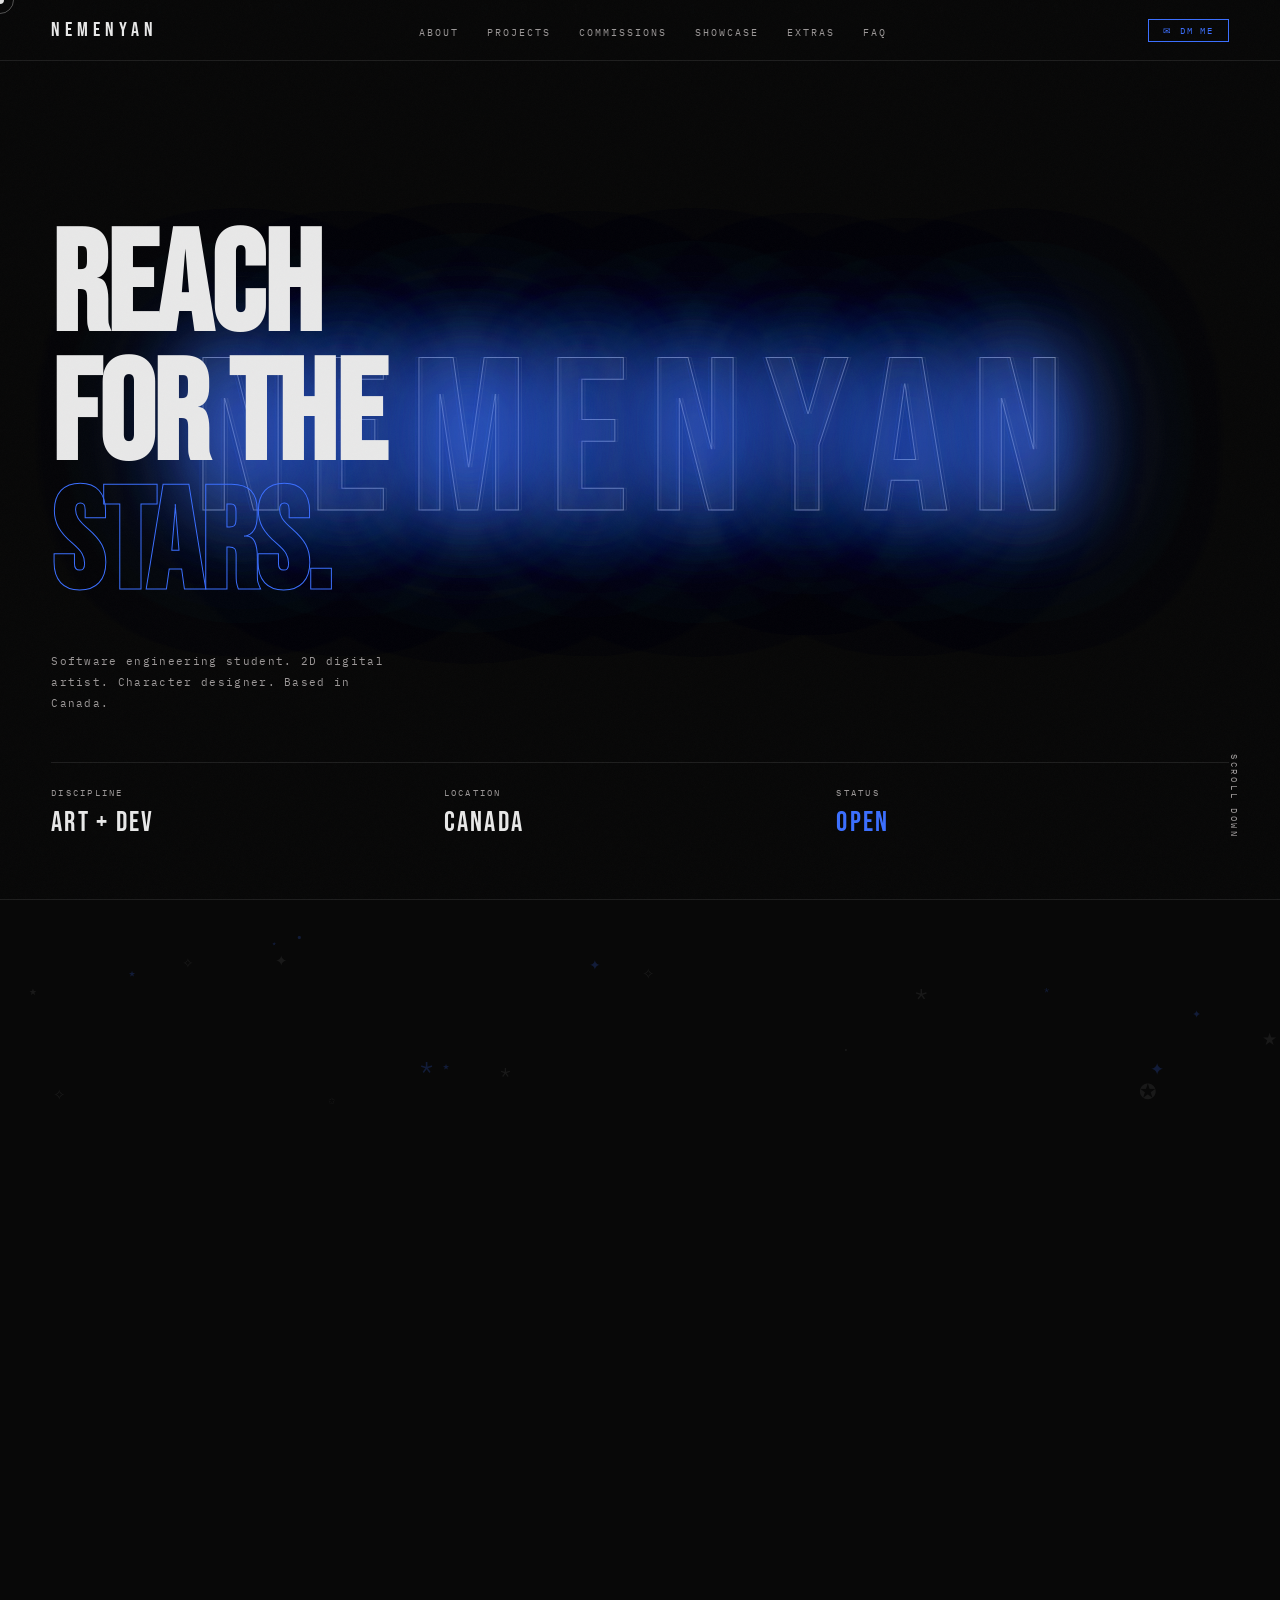
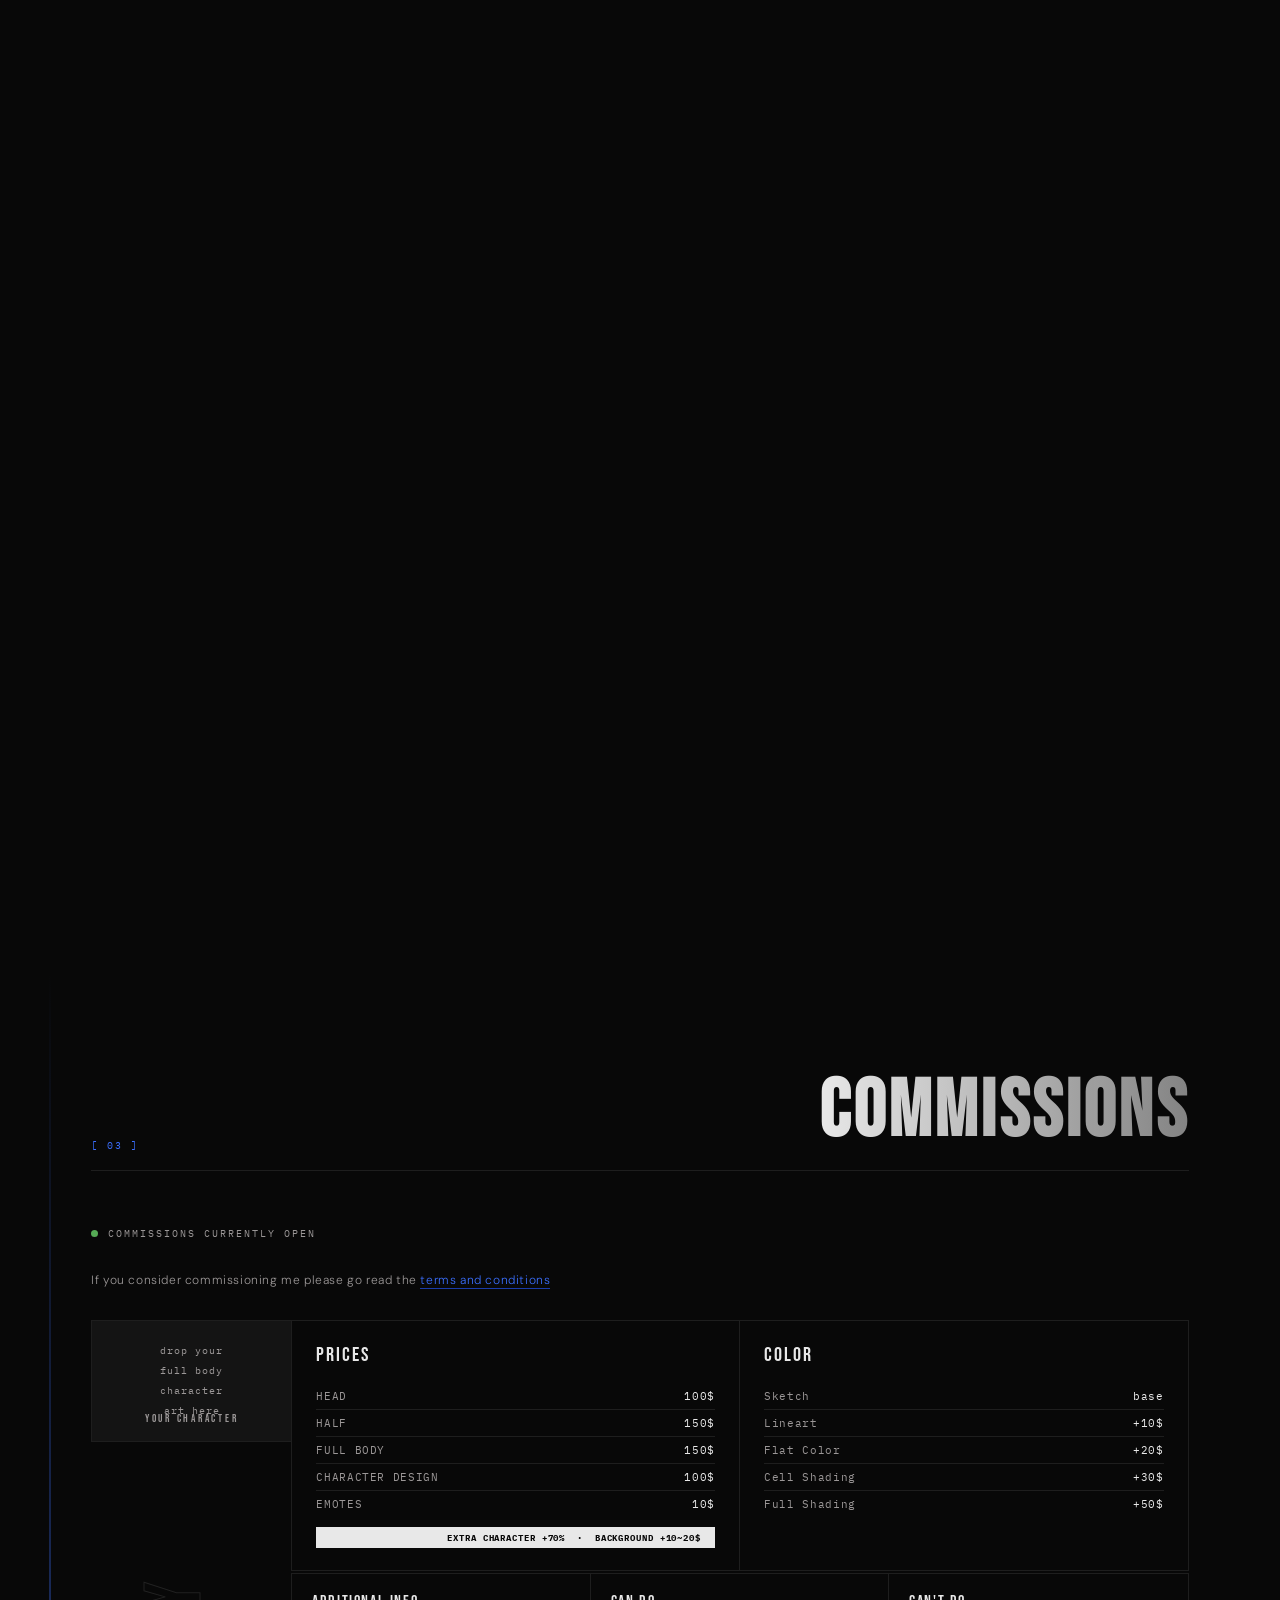
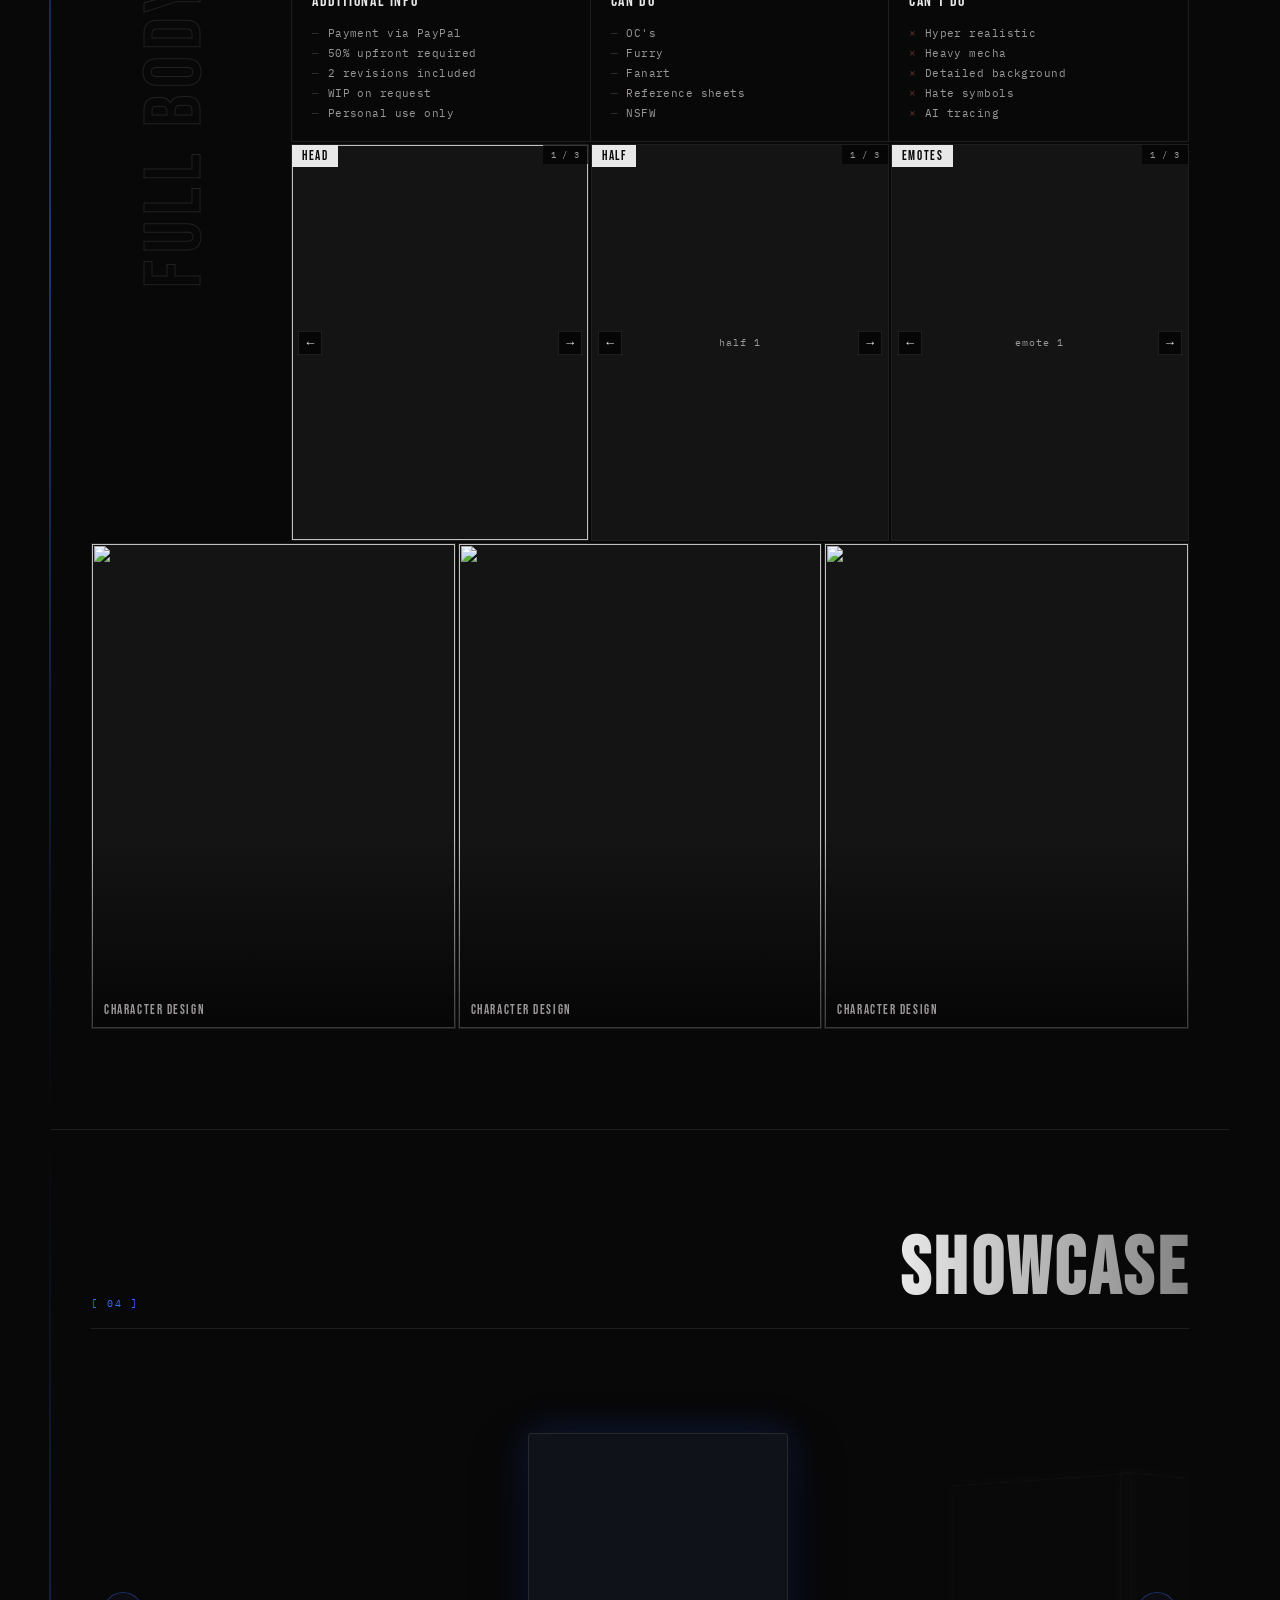
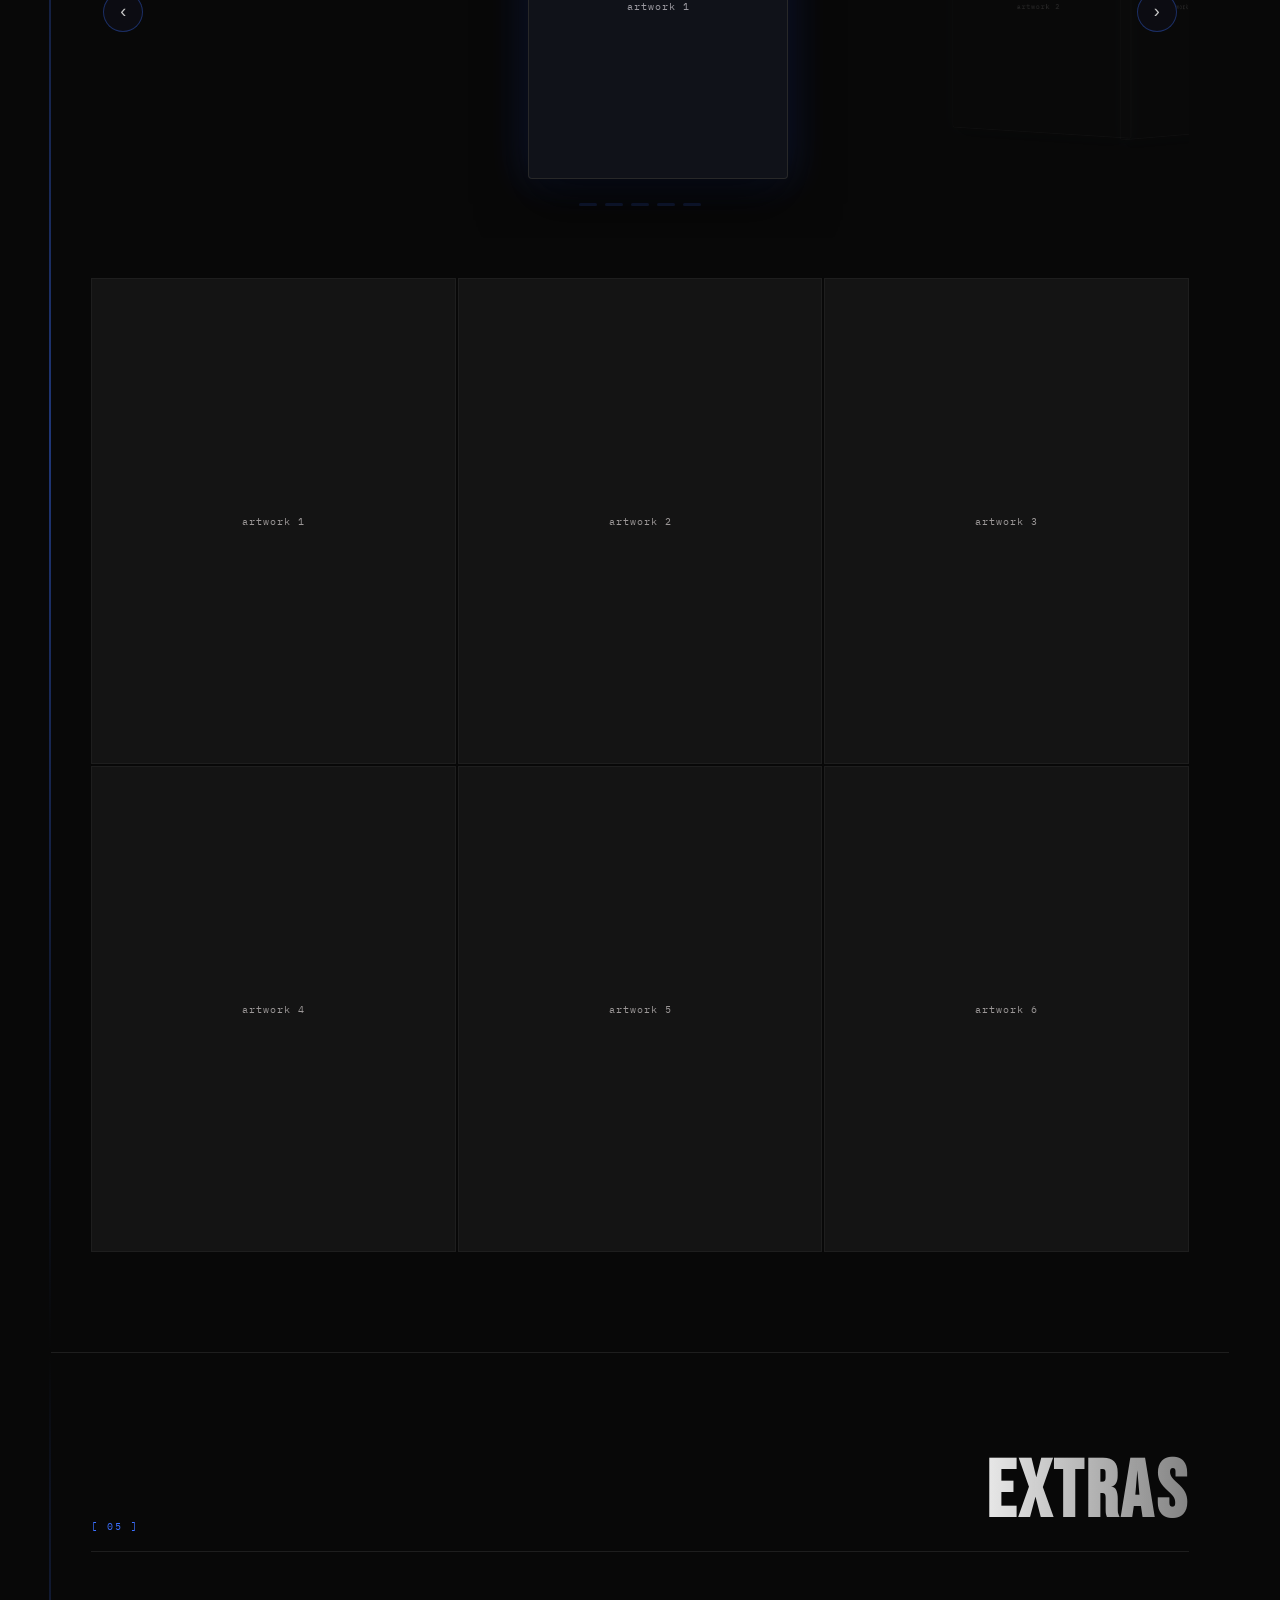
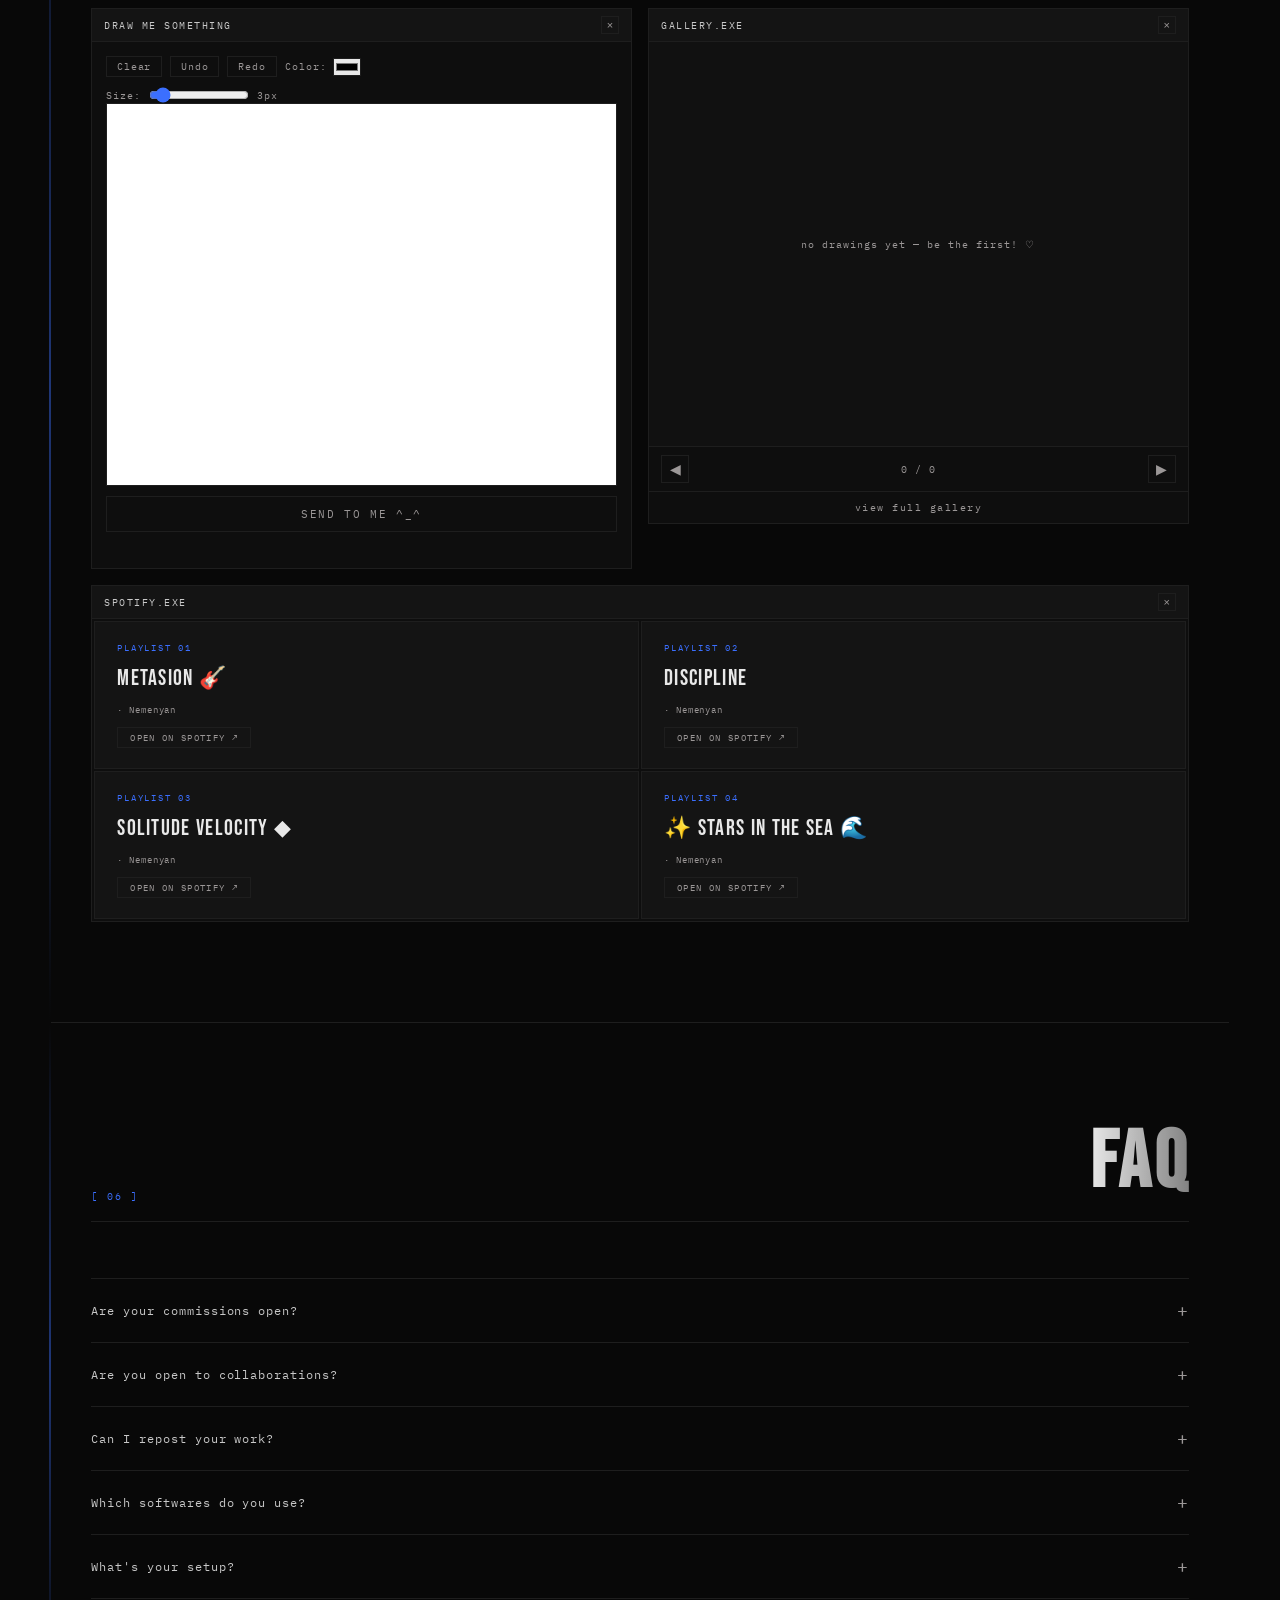
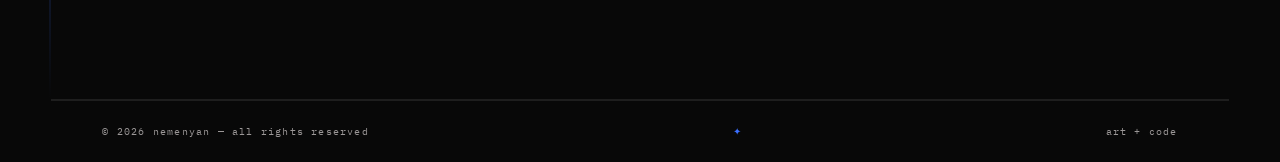
==== index.html @ 1513ccd0 "adding content and buttons fix" ====
<!DOCTYPE html>
<html lang="en">

<link rel="stylesheet" href="ongletsCSS/commissions.css">  
<link rel="stylesheet" href="ongletsCSS/devicesProportions.css">
<link rel="stylesheet" href="ongletsCSS/extras.css">
<link rel="stylesheet" href="ongletsCSS/faq.css">
<link rel="stylesheet" href="ongletsCSS/main.css">
<link rel="stylesheet" href="ongletsCSS/projects.css">
<link rel="stylesheet" href="ongletsCSS/showcase.css">

<script src="ongletsJS\main.js" defer></script>
<script src="ongletsJS\faq.js" defer></script>
<head>
<meta charset="UTF-8">
<meta name="viewport" content="width=device-width, initial-scale=1.0">
<title>nemenyan</title>

</head>
<body>

<!-- ═══ BOOT ═══ -->
<div id="boot">
  <div class="boot-shuriken">
    <svg viewBox="0 0 120 120" fill="none" xmlns="http://www.w3.org/2000/svg">
      <!-- outer glow ring -->
      <circle cx="60" cy="60" r="56" stroke="rgba(59,111,255,0.06)" stroke-width="1"/>
      <circle cx="60" cy="60" r="48" stroke="rgba(255,255,255,0.03)" stroke-width="0.5"/>
      <!-- 5-pointed star — large -->
      <polygon
        points="60,6 72,42 110,42 82,65 93,101 60,80 27,101 38,65 10,42 48,42"
        fill="#1c1c28" stroke="rgba(255,255,255,0.22)" stroke-width="0.8"
      />
      <!-- inner star fill -->
      <polygon
        points="60,22 68,47 94,47 74,62 81,87 60,72 39,87 46,62 26,47 52,47"
        fill="#161622" stroke="rgba(255,255,255,0.06)" stroke-width="0.5"
      />
      <!-- tip accent lines (rays) -->
      <line x1="60" y1="6"   x2="60" y2="0"   stroke="rgba(255,255,255,0.18)" stroke-width="1.5" stroke-linecap="round"/>
      <line x1="110" y1="42" x2="116" y2="40" stroke="rgba(255,255,255,0.12)" stroke-width="1.2" stroke-linecap="round"/>
      <line x1="93"  y1="101"x2="97"  y2="107"stroke="rgba(255,255,255,0.12)" stroke-width="1.2" stroke-linecap="round"/>
      <line x1="27"  y1="101"x2="23"  y2="107"stroke="rgba(255,255,255,0.12)" stroke-width="1.2" stroke-linecap="round"/>
      <line x1="10"  y1="42" x2="4"   y2="40" stroke="rgba(255,255,255,0.12)" stroke-width="1.2" stroke-linecap="round"/>
      <!-- center -->
      <circle cx="60" cy="60" r="7" fill="#1a1a28"/>
      <circle cx="60" cy="60" r="3" fill="#26263a"/>
      <circle cx="60" cy="60" r="1" fill="rgba(59,111,255,0.5)"/>
      <!-- subtle blue glow on top tip -->
      <circle cx="60" cy="6" r="3" fill="rgba(59,111,255,0.15)"/>
    </svg>
  </div>
  <div class="boot-pct" id="bootPct">0%</div>
  <div class="boot-bar-wrap"><div class="boot-bar"></div></div>
  <div class="boot-label" id="bootLabel">INITIALIZING SYSTEM...</div>
</div>

<!-- CURSOR -->
<div id="cur"></div>
<div id="curR"></div>

<!-- DM MODAL -->
<div class="dm-modal" id="dmModal">
  <div class="dm-inner">
    <div class="dm-bar">
      <span class="dm-title">SEND A MESSAGE</span>
      <button class="win-close" id="closeDm">×</button>
    </div>
    <div class="dm-body">
      <p>Feel free to reach out for commissions, collabs, or just to say hi ♡</p>
      <div class="dm-platforms">
        <div class="dm-row">
          <span class="dm-row-label">Instagram</span>
          <span class="dm-row-handle">@nemenyan</span>
          <a href="https://instagram.com/nemenyan" target="_blank" class="dm-row-btn">Open ↗</a>
        </div>
        <div class="dm-row">
          <span class="dm-row-label">GitHub</span>
          <span class="dm-row-handle">@nemenyan</span>
          <a href="https://github.com/nemenyan" target="_blank" class="dm-row-btn">Open ↗</a>
        </div>
        <div class="dm-row">
          <span class="dm-row-label">LinkedIn</span>
          <span class="dm-row-handle">nemenyan</span>
          <a href="https://www.linkedin.com/in/sarah-kim-san-hamiaux-162b77322/" target="_blank" class="dm-row-btn">Open ↗</a>
        </div>
      </div>
    </div>
  </div>
</div>

<!-- GALLERY MODAL -->
<div class="gal-modal" id="galModal">
  <div class="gal-modal-inner">
    <div class="gal-modal-bar">
      <span class="gal-modal-title">GALLERY.EXE — all drawings</span>
      <button class="win-close" id="closeGalModal">×</button>
    </div>
    <div class="gal-modal-grid" id="galModalGrid">
      <div class="gal-modal-empty">no drawings yet ♡</div>
    </div>
  </div>
</div>

<!-- TNC OVERLAY -->
<div class="tnc-overlay" id="tncOverlay"></div>

<!-- TNC RETRO ERROR WINDOW -->
<div class="tnc-window" id="tncWindow">
  <div class="tnc-titlebar" id="tncTitlebar">
    <div class="tnc-titlebar-left">
      <div class="tnc-titlebar-icon">⚠</div>
      <span class="tnc-titlebar-text">TERMS.EXE — READ BEFORE PROCEEDING</span>
    </div>
    <button class="tnc-titlebar-btn" id="tncClose">✕</button>
  </div>
  <div class="tnc-win-body">
    <div class="tnc-err-row">
      <div class="tnc-err-icon">!</div>
      <div class="tnc-err-msg">
        <strong>NOTICE — COMMISSION AGREEMENT</strong>
        By commissioning me you agree to the following terms. Failure to comply may result in cancellation without refund.
      </div>
    </div>
    <div class="tnc-content">
      <div class="tnc-section">
        <div class="tnc-section-head">Payment</div>
        <p>50% upfront required before work begins. Final payment due before delivery. PayPal only. No refunds after sketch approval.</p>
      </div>
      <div class="tnc-section">
        <div class="tnc-section-head">Usage Rights</div>
        <p>Commissioned work is for personal use only. Commercial use requires a separate agreement and pricing. You may repost with proper credit.</p>
      </div>
      <div class="tnc-section">
        <div class="tnc-section-head">Revisions</div>
        <p>2 minor revisions included at no cost. Major changes or full redesigns after sketch approval will incur additional fees.</p>
      </div>
      <div class="tnc-section">
        <div class="tnc-section-head">Timeframe</div>
        <p>Delivery time varies between 1–4 weeks. I'll keep you updated. Rush orders available at +50% of the base price.</p>
      </div>
      <div class="tnc-section">
        <div class="tnc-section-head">Artist Rights</div>
        <p>I retain the right to post finished commissions in my portfolio unless you request otherwise. A confidentiality fee applies for private work.</p>
      </div>
      <div class="tnc-section">
        <div class="tnc-section-head">Cancellations</div>
        <p>If you cancel after the sketch is complete, the upfront fee is non-refundable. I reserve the right to refuse any commission without explanation.</p>
      </div>
    </div>
    <div class="tnc-progress-wrap"><div class="tnc-progress-bar" id="tncBar"></div></div>
    <div class="tnc-btn-row">
      <button class="tnc-btn" id="tncOk">OK</button>
      <button class="tnc-btn" id="tncCancel">CANCEL</button>
    </div>
  </div>
</div>

<!-- NAV -->
<nav>
  <div class="nav-logo">nemenyan</div>
  <ul class="nav-links">
    <li><a href="#about">About</a></li>
    <li><a href="#projects">Projects</a></li>
    <li><a href="#commissions">Commissions</a></li>
    <li><a href="#showcase">Showcase</a></li>
    <li><a href="#extras">Extras</a></li>
    <li><a href="#faq">FAQ</a></li>
  </ul>
  <a href="#" class="nav-dm" id="openDmNav">✉ DM me</a>
</nav>

<!-- HERO -->
<section id="hero">
  <canvas id="matrix"></canvas>
  <div class="hero-bg-text" data-text="NEMENYAN">NEMENYAN</div>
  <div class="hero-scroll">Scroll Down</div>
  <h1 class="hero-tagline">REACH<br>FOR THE<br><em>STARS.</em></h1>
  <p class="hero-sub">Software engineering student. 2D digital artist. Character designer. Based in Canada.</p>
  <div class="hero-meta">

    <div class="hero-meta-block">
      <div class="hero-meta-label">Discipline</div>
      <div class="hero-meta-val">Art + Dev</div>
    </div>

    <div class="hero-meta-block">
      <div class="hero-meta-label">Location</div>
      <div class="hero-meta-val">Canada</div>
    </div>

    <div class="hero-meta-block">
      <div class="hero-meta-label">Status</div>
      <div class="hero-meta-val" style="color:var(--blue)">Open</div>
    </div>

  </div>
</section>

<!-- ABOUT -->
<div class="section-wrap" id="about">
  <div class="s-head"><span class="s-num">[ 01 ]</span><h2 class="s-title">ABOUT</h2></div>
  <div class="about-grid">
    <div>
      <div class="avatar-box">
        <img src="https://i.postimg.cc/CLhXxQhr/Screenshot-(5).png">
        <!--<div class="avatar-placeholder">your<br>character<br>art here</div>-->
      </div>
      
    </div>
    <div>
      <div class="about-name">Hi, I'm nemenyan!</div>
      <p class="about-body">A software engineering student with a passion for creating aesthetically pleasing websites, games, and illustrations. Anything really that lets me use creativity.</p>
      <p class="about-body">Alongside my studies, I enjoy creating 2D digital art as a creative outlet. On this site, you can find information about my commissions, personal projects, original characters, and frequently asked questions.</p>
      <p class="about-body">Feel free to reach out if you'd like to get in touch or collaborate.</p>
      <div class="about-loc">
        <svg width="12" height="12" viewBox="0 0 24 24" fill="none" stroke="currentColor" stroke-width="1.5"><path d="M12 2C8.13 2 5 5.13 5 9c0 5.25 7 13 7 13s7-7.75 7-13c0-3.87-3.13-7-7-7z"/><circle cx="12" cy="9" r="2"/></svg>
        Based in Canada
      </div>
      <div class="about-socials-row">
        <a href="https://github.com/nemenyan" target="_blank" class="soc-btn soc-blue" title="GitHub">
          <svg width="15" height="15" viewBox="0 0 24 24" fill="currentColor"><path d="M12 0C5.37 0 0 5.37 0 12c0 5.31 3.44 9.8 8.21 11.39.6.11.82-.26.82-.58v-2.03c-3.34.72-4.04-1.61-4.04-1.61-.55-1.39-1.34-1.76-1.34-1.76-1.09-.74.08-.73.08-.73 1.21.09 1.84 1.24 1.84 1.24 1.07 1.84 2.81 1.31 3.49 1 .11-.78.42-1.31.76-1.61-2.67-.3-5.47-1.33-5.47-5.93 0-1.31.47-2.38 1.24-3.22-.13-.3-.54-1.52.12-3.18 0 0 1.01-.32 3.3 1.23a11.5 11.5 0 013-.4c1.02.01 2.04.14 3 .4 2.28-1.55 3.29-1.23 3.29-1.23.66 1.66.25 2.88.12 3.18.77.84 1.24 1.91 1.24 3.22 0 4.61-2.81 5.63-5.48 5.92.43.37.81 1.1.81 2.22v3.29c0 .32.22.69.83.58C20.57 21.8 24 17.31 24 12 24 5.37 18.63 0 12 0z"/></svg>
        </a>
        <a href="https://instagram.com/nemenyan" target="_blank" class="soc-btn soc-blue" title="Instagram">
          <svg width="15" height="15" viewBox="0 0 24 24" fill="none" stroke="currentColor" stroke-width="1.8"><rect x="2" y="2" width="20" height="20" rx="5"/><circle cx="12" cy="12" r="4"/><circle cx="17.5" cy="6.5" r="1" fill="currentColor" stroke="none"/></svg>
        </a>
        <a href="https://www.linkedin.com/in/sarah-kim-san-hamiaux-162b77322/" target="_blank" class="soc-btn soc-blue" title="LinkedIn">
          <svg width="15" height="15" viewBox="0 0 24 24" fill="currentColor"><path d="M20.45 20.45h-3.55v-5.57c0-1.33-.03-3.04-1.85-3.04-1.85 0-2.13 1.45-2.13 2.94v5.67H9.37V9h3.41v1.56h.05c.47-.9 1.63-1.85 3.36-1.85 3.59 0 4.26 2.37 4.26 5.44v6.3zM5.34 7.43a2.06 2.06 0 110-4.12 2.06 2.06 0 010 4.12zm1.78 13.02H3.56V9h3.56v11.45zM22.22 0H1.77C.79 0 0 .77 0 1.72v20.56C0 23.23.79 24 1.77 24h20.45c.98 0 1.78-.77 1.78-1.72V1.72C24 .77 23.2 0 22.22 0z"/></svg>
        </a>
        <a href="https://youtube.com/@nemenyan" target="_blank" class="soc-btn soc-blue" title="YouTube">
          <svg width="15" height="15" viewBox="0 0 24 24" fill="currentColor"><path d="M23.5 6.2a3.01 3.01 0 00-2.12-2.13C19.54 3.6 12 3.6 12 3.6s-7.54 0-9.38.47A3.01 3.01 0 00.5 6.2 31.6 31.6 0 000 12a31.6 31.6 0 00.5 5.8 3.01 3.01 0 002.12 2.13C4.46 20.4 12 20.4 12 20.4s7.54 0 9.38-.47a3.01 3.01 0 002.12-2.13A31.6 31.6 0 0024 12a31.6 31.6 0 00-.5-5.8zM9.75 15.52V8.48L15.5 12l-5.75 3.52z"/></svg>
        </a>
      </div>
    </div>
  </div>
</div>

<!-- PROJECTS -->
<div class="section-wrap" id="projects">
  <div class="s-head"><span class="s-num">[ 02 ]</span><h2 class="s-title">PROJECTS</h2></div>
  <div class="projects-inner">
    <!-- hourglass gradient background -->
    <div class="proj-hourglass-grad"></div>

    <div class="skills-row">
      <div class="skill-col">
        <h4>Known Languages</h4>
        <div class="tags">
          <span class="btn-shine"><button class="btn-content">JavaScript</button></span>
          <span class="btn-shine"><button class="btn-content">Python</button></span>
          <span class="btn-shine"><button class="btn-content">Assembly</button></span>
          <span class="btn-shine"><button class="btn-content">C++</button></span>
          <span class="btn-shine"><button class="btn-content">C</button></span>
          <span class="btn-shine"><button class="btn-content">Html</button></span>
          <span class="btn-shine"><button class="btn-content">CSS</button></span>
          <span class="btn-shine"><button class="btn-content">Java</button></span>
        </div>
      </div>

      <div class="skill-col">
        <h4>Known Softwares</h4>
        <div class="tags">
          <span class="btn-shine"><button class="btn-content">Figma</button></span>
            <span class="btn-shine"><button class="btn-content">Ren'Py</button></span>
            <span class="btn-shine"><button class="btn-content">Medibang Pro</button></span>
            <span class="btn-shine"><button class="btn-content">AutoCAD</button></span>
            <span class="btn-shine"><button class="btn-content">VMware</button></span>
            <span class="btn-shine"><button class="btn-content">Vivado</button></span>
            <span class="btn-shine"><button class="btn-content">Eclipse</button></span>
            <span class="btn-shine"><button class="btn-content">FL Studio</button></span>
        </div>
      </div>
    </div>

    <div class="proj-list">
      <div class="proj-card">
        <div class="proj-bar"><span class="proj-num">001</span><div class="proj-title">Aquapoly — Aquadash</div><span class="proj-arrow">›</span></div>
        <div class="proj-drawer">
          <span class="proj-status">Ongoing</span>
          <div class="proj-meta"><span class="proj-meta-tag">Game Dev</span><span class="proj-meta-tag">Python</span><span class="proj-meta-tag">Original Assets</span></div>
          <p class="proj-desc">An ongoing indie game project combining board game mechanics with fast-paced arcade gameplay. Built with custom assets and original character design. Add more details here.</p>
          <div class="proj-links"><a href="#" class="proj-github-link"><svg width="12" height="12" viewBox="0 0 24 24" fill="currentColor"><path d="M12 0C5.37 0 0 5.37 0 12c0 5.31 3.44 9.8 8.21 11.39.6.11.82-.26.82-.58v-2.03c-3.34.72-4.04-1.61-4.04-1.61-.55-1.39-1.34-1.76-1.34-1.76-1.09-.74.08-.73.08-.73 1.21.09 1.84 1.24 1.84 1.24 1.07 1.84 2.81 1.31 3.49 1 .11-.78.42-1.31.76-1.61-2.67-.3-5.47-1.33-5.47-5.93 0-1.31.47-2.38 1.24-3.22-.13-.3-.54-1.52.12-3.18 0 0 1.01-.32 3.3 1.23a11.5 11.5 0 013-.4c1.02.01 2.04.14 3 .4 2.28-1.55 3.29-1.23 3.29-1.23.66 1.66.25 2.88.12 3.18.77.84 1.24 1.91 1.24 3.22 0 4.61-2.81 5.63-5.48 5.92.43.37.81 1.1.81 2.22v3.29c0 .32.22.69.83.58C20.57 21.8 24 17.31 24 12 24 5.37 18.63 0 12 0z"/></svg>View on GitHub →</a></div>
        </div>
      </div>
      <div class="proj-card">
        <div class="proj-bar"><span class="proj-num">002</span><div class="proj-title">Visual Novel — Project Aiko</div><span class="proj-arrow">›</span></div>
        <div class="proj-drawer">
          <span class="proj-status">Ongoing</span>
          <div class="proj-meta"><span class="proj-meta-tag">Ren'Py</span><span class="proj-meta-tag">Narrative Design</span><span class="proj-meta-tag">2D Art</span></div>
          <p class="proj-desc">Players interact with Aiko, a quiet and isolated girl, guiding her through a fragile balance between light growth, recovery and darkness. A psychological single-choice visual novel with branching paths and multiple endings.</p>
          <div class="proj-links"><a href="#" class="proj-github-link"><svg width="12" height="12" viewBox="0 0 24 24" fill="currentColor"><path d="M12 0C5.37 0 0 5.37 0 12c0 5.31 3.44 9.8 8.21 11.39.6.11.82-.26.82-.58v-2.03c-3.34.72-4.04-1.61-4.04-1.61-.55-1.39-1.34-1.76-1.34-1.76-1.09-.74.08-.73.08-.73 1.21.09 1.84 1.24 1.84 1.24 1.07 1.84 2.81 1.31 3.49 1 .11-.78.42-1.31.76-1.61-2.67-.3-5.47-1.33-5.47-5.93 0-1.31.47-2.38 1.24-3.22-.13-.3-.54-1.52.12-3.18 0 0 1.01-.32 3.3 1.23a11.5 11.5 0 013-.4c1.02.01 2.04.14 3 .4 2.28-1.55 3.29-1.23 3.29-1.23.66 1.66.25 2.88.12 3.18.77.84 1.24 1.91 1.24 3.22 0 4.61-2.81 5.63-5.48 5.92.43.37.81 1.1.81 2.22v3.29c0 .32.22.69.83.58C20.57 21.8 24 17.31 24 12 24 5.37 18.63 0 12 0z"/></svg>View on GitHub →</a></div>
        </div>
      </div>
      <div class="proj-card">
        <div class="proj-bar"><span class="proj-num">003</span><div class="proj-title">Hell Girl Fan Made Website</div><span class="proj-arrow">›</span></div>
        <div class="proj-drawer">
          <span class="proj-status">Complete</span>
          <div class="proj-meta"><span class="proj-meta-tag">HTML/CSS/JS</span><span class="proj-meta-tag">Fan Project</span><span class="proj-meta-tag">UI Design</span></div>
          <p class="proj-desc">A web-based interactive project inspired by Hell Girl (Jigoku Shoujo). A dark, immersive world through multiple interactive interfaces, all styled like a phone app.</p>
          <div class="proj-links"><a href="#" class="proj-github-link"><svg width="12" height="12" viewBox="0 0 24 24" fill="currentColor"><path d="M12 0C5.37 0 0 5.37 0 12c0 5.31 3.44 9.8 8.21 11.39.6.11.82-.26.82-.58v-2.03c-3.34.72-4.04-1.61-4.04-1.61-.55-1.39-1.34-1.76-1.34-1.76-1.09-.74.08-.73.08-.73 1.21.09 1.84 1.24 1.84 1.24 1.07 1.84 2.81 1.31 3.49 1 .11-.78.42-1.31.76-1.61-2.67-.3-5.47-1.33-5.47-5.93 0-1.31.47-2.38 1.24-3.22-.13-.3-.54-1.52.12-3.18 0 0 1.01-.32 3.3 1.23a11.5 11.5 0 013-.4c1.02.01 2.04.14 3 .4 2.28-1.55 3.29-1.23 3.29-1.23.66 1.66.25 2.88.12 3.18.77.84 1.24 1.91 1.24 3.22 0 4.61-2.81 5.63-5.48 5.92.43.37.81 1.1.81 2.22v3.29c0 .32.22.69.83.58C20.57 21.8 24 17.31 24 12 24 5.37 18.63 0 12 0z"/></svg>View on GitHub →</a></div>
        </div>
      </div>
    </div>
  </div>
</div>

<!-- COMMISSIONS -->
<div class="section-wrap" id="commissions">
  <div class="s-head"><span class="s-num">[ 03 ]</span><h2 class="s-title">COMMISSIONS</h2></div>
  <div class="status-row"><div class="sdot"></div>Commissions currently open</div>
  <p class="comm-notice">If you consider commissioning me please go read the <a href="#" class="tnc-link" id="tncLink">terms and conditions</a></p>
  <div class="comm-wrap">
    <div class="comm-fullbody-text">FULL BODY</div>
    <div class="comm-layout">
      <div class="comm-char">
        <div class="comm-char-placeholder">drop your<br>full body<br>character<br>art here</div>
        <div class="comm-char-label">YOUR CHARACTER</div>
      </div>
      <div class="comm-content">
        <div class="comm-table">
          <div class="comm-table-col">
            <div class="comm-col-head">PRICES</div>
            <div class="price-row"><span>HEAD</span><span class="amt">100$</span></div>
            <div class="price-row"><span>HALF</span><span class="amt">150$</span></div>
            <div class="price-row"><span>FULL BODY</span><span class="amt">150$</span></div>
            <div class="price-row"><span>CHARACTER DESIGN</span><span class="amt">100$</span></div>
            <div class="price-row"><span>EMOTES</span><span class="amt">10$</span></div>
            <span class="extra-tag">EXTRA CHARACTER +70% &nbsp;·&nbsp; BACKGROUND +10~20$</span>
          </div>
          <div class="comm-table-col">
            <div class="comm-col-head">COLOR</div>
            <div class="price-row"><span>Sketch</span><span class="amt">base</span></div>
            <div class="price-row"><span>Lineart</span><span class="amt">+10$</span></div>
            <div class="price-row"><span>Flat Color</span><span class="amt">+20$</span></div>
            <div class="price-row"><span>Cell Shading</span><span class="amt">+30$</span></div>
            <div class="price-row"><span>Full Shading</span><span class="amt">+50$</span></div>
          </div>
        </div>
        <div class="comm-info-row">
          <div class="comm-info-col">
            <div class="comm-info-head">ADDITIONAL INFO</div>
            <ul class="comm-info-list"><li>Payment via PayPal</li><li>50% upfront required</li><li>2 revisions included</li><li>WIP on request</li><li>Personal use only</li></ul>
          </div>
          <div class="comm-info-col">
            <div class="comm-info-head">CAN DO</div>
            <ul class="comm-info-list"><li>OC's</li><li>Furry</li><li>Fanart</li><li>Reference sheets</li><li>NSFW</li></ul>
          </div>
          <div class="comm-info-col cant-col">
            <div class="comm-info-head">CAN'T DO</div>
            <ul class="comm-info-list"><li>Hyper realistic</li><li>Heavy mecha</li><li>Detailed background</li><li>Hate symbols</li><li>AI tracing</li></ul>
          </div>
        </div>
        <div class="comm-strips">
          <!-- HEAD strip — add your 3 images below -->
          <div class="strip" data-strip="head">
            <div class="strip-label">HEAD</div>
            <div class="strip-counter">1 / 3</div>
            <div class="strip-slides">
              <div class="strip-slide">
                <img src="https://pbs.twimg.com/media/G436Ma3WkAACVs6?format=jpg&name=large" alt="">
              </div>
              <div class="strip-slide">
                <img src="https://i.postimg.cc/GpXFDr8q/image.png" alt="">
              </div>
              <div class="strip-slide">
                <img src="https://i.postimg.cc/SRCYgpR0/image.png" alt="">
              </div>
            </div>
            <div class="strip-nav">
              <button class="strip-btn strip-prev">&#8592;</button>
              <button class="strip-btn strip-next">&#8594;</button>
            </div>
          </div>
          <!-- HALF strip — add your 3 images below -->
          <div class="strip" data-strip="half">
            <div class="strip-label">HALF</div>
            <div class="strip-counter">1 / 3</div>
            <div class="strip-slides">
              <div class="strip-slide">
                <!-- Replace src with your 1st half example -->
                <div class="strip-empty">half 1</div>
              </div>
              <div class="strip-slide">
                <div class="strip-empty">half 2</div>
              </div>
              <div class="strip-slide">
                <div class="strip-empty">half 3</div>
              </div>
            </div>
            <div class="strip-nav">
              <button class="strip-btn strip-prev">&#8592;</button>
              <button class="strip-btn strip-next">&#8594;</button>
            </div>
          </div>
          <!-- EMOTES strip — add your 3 images below -->
          <div class="strip" data-strip="emotes">
            <div class="strip-label">EMOTES</div>
            <div class="strip-counter">1 / 3</div>
            <div class="strip-slides">
              <div class="strip-slide">
                <!-- Replace src with your 1st emotes example -->
                <div class="strip-empty">emote 1</div>
              </div>
              <div class="strip-slide">
                <div class="strip-empty">emote 2</div>
              </div>
              <div class="strip-slide">
                <div class="strip-empty">emote 3</div>
              </div>
            </div>
            <div class="strip-nav">
              <button class="strip-btn strip-prev">&#8592;</button>
              <button class="strip-btn strip-next">&#8594;</button>
            </div>
          </div>
        </div>
      </div>
    </div>
  </div>
 
  <!-- CHARACTER DESIGN slots — full width below the comm-layout -->
  <div class="char-design-slots">
    <div class="char-slot">
      <!-- Replace with: <img src="chardesign1.png" style="width:100%;height:100%;object-fit:cover;"> -->
      <img src="https://cdnb.artstation.com/p/assets/images/images/069/342/973/large/nemenyan-bf9fdf58-4e2f-47d8-abb2-49fbcfa4ca18.jpg?1699911524" style="width:100%;height:100%;object-fit:cover;">
      <div class="char-slot-label">CHARACTER DESIGN</div>
    </div>
    <div class="char-slot">
      <img src="https://i.postimg.cc/gcQn61xm/image.png" style="width:100%;height:100%;object-fit:cover;">
      <div class="char-slot-label">CHARACTER DESIGN</div>
    </div>
    <div class="char-slot">
      <img src="https://i.postimg.cc/pdR9L8pj/image.png" style="width:100%;height:100%;object-fit:cover;">
      <div class="char-slot-label">CHARACTER DESIGN</div>
    </div>
  </div><!-- /char-design-slots -->
</div>
 

<!-- SHOWCASE -->
<div class="section-wrap" id="showcase">
  <div class="s-head"><span class="s-num">[ 04 ]</span><h2 class="s-title">SHOWCASE</h2></div>

  <!-- 3D Carousel -->
  <div class="showcase-carousel-wrap">
    <div class="showcase-track" id="scTrack">
      <div class="showcase-card">
        <div class="sc-placeholder">artwork 1</div>
        <!-- Replace with: <img src="art1.jpg" class="sc-img"> -->
        <div class="sc-info"><div class="sc-title">Artwork Title</div><div class="sc-type">ILLUSTRATION</div></div>
      </div>
      <div class="showcase-card">
        <div class="sc-placeholder">artwork 2</div>
        <div class="sc-info"><div class="sc-title">Artwork Title</div><div class="sc-type">CHARACTER DESIGN</div></div>
      </div>
      <div class="showcase-card">
        <div class="sc-placeholder">artwork 3</div>
        <div class="sc-info"><div class="sc-title">Artwork Title</div><div class="sc-type">FAN ART</div></div>
      </div>
      <div class="showcase-card">
        <div class="sc-placeholder">artwork 4</div>
        <div class="sc-info"><div class="sc-title">Artwork Title</div><div class="sc-type">ILLUSTRATION</div></div>
      </div>
      <div class="showcase-card">
        <div class="sc-placeholder">artwork 5</div>
        <div class="sc-info"><div class="sc-title">Artwork Title</div><div class="sc-type">COMMISSION</div></div>
      </div>
    </div>
    <button class="sc-btn sc-prev-btn" id="scPrev">&#8249;</button>
    <button class="sc-btn sc-next-btn" id="scNext">&#8250;</button>
    <div class="sc-indicators" id="scDots"></div>
  </div>

  <!-- 6-slot picture grid below -->
  <div class="gallery-grid" style="margin-top:40px;">
    <div class="gallery-item">
      <div class="gallery-placeholder">artwork 1</div>
      <!-- Replace with: <img src="art.jpg" style="width:100%;height:100%;object-fit:cover;"> -->
      <div class="gallery-overlay">VIEW</div>
    </div>
    <div class="gallery-item">
      <div class="gallery-placeholder">artwork 2</div>
      <div class="gallery-overlay">VIEW</div>
    </div>
    <div class="gallery-item">
      <div class="gallery-placeholder">artwork 3</div>
      <div class="gallery-overlay">VIEW</div>
    </div>
    <div class="gallery-item">
      <div class="gallery-placeholder">artwork 4</div>
      <div class="gallery-overlay">VIEW</div>
    </div>
    <div class="gallery-item">
      <div class="gallery-placeholder">artwork 5</div>
      <div class="gallery-overlay">VIEW</div>
    </div>
    <div class="gallery-item">
      <div class="gallery-placeholder">artwork 6</div>
      <div class="gallery-overlay">VIEW</div>
    </div>
  </div>
</div>

<!-- EXTRAS -->
<div class="section-wrap" id="extras">
  <div class="s-head"><span class="s-num">[ 05 ]</span><h2 class="s-title">EXTRAS</h2></div>
  <div class="extras-desktop">

    <!-- DRAW -->
    <div class="win" id="drawWin">
      <div class="win-bar"><span class="win-title">DRAW ME SOMETHING</span><button class="win-close" onclick="this.closest('.win').style.opacity='.3'">×</button></div>
      <div class="win-body">
        <div class="draw-controls">
          <button class="draw-btn" id="clearBtn">Clear</button>
          <button class="draw-btn" id="undoBtn">Undo</button>
          <button class="draw-btn" id="redoBtn">Redo</button>
          <span class="draw-label">Color: <input type="color" class="draw-color" id="drawColor" value="#000000"></span>
        </div>
        <div class="draw-size"><span>Size:</span><input type="range" class="draw-range" id="drawSize" min="1" max="30" value="3"><span id="sizeVal">3px</span></div>
        <canvas id="drawCanvas"></canvas>
        <button class="draw-send" id="sendDrawing">send to me ^_^</button>
        <div class="draw-sent-msg" id="sentMsg"></div>
      </div>
    </div>

    <!-- GALLERY -->
    <div class="win gallery-win" id="galWin">
      <div class="win-bar"><span class="win-title">GALLERY.EXE</span><button class="win-close" onclick="this.closest('.win').style.opacity='.3'">×</button></div>
      <div class="gal-viewer"><canvas id="galCanvas"></canvas><div class="gal-empty" id="galEmpty">no drawings yet — be the first! ♡</div></div>
      <div class="gal-nav">
        <button class="gal-nav-btn" id="galPrev">◀</button>
        <span class="gal-counter" id="galCounter">0 / 0</span>
        <button class="gal-nav-btn" id="galNext">▶</button>
      </div>
      <button class="gal-view-all" id="openGalModal">view full gallery</button>
    </div>

    <!-- SPOTIFY 4 boxes -->
    <div class="win spotify-win">
      <div class="win-bar"><span class="win-title">SPOTIFY.EXE</span><button class="win-close" onclick="this.closest('.win').style.opacity='.3'">×</button></div>
      <div class="win-body" style="padding:2px;">
        <div class="spotify-grid">
          <div class="sp-box">
            <div class="sp-box-num">PLAYLIST 01</div>
            <div class="sp-box-name">Metasion 🎸</div>
            <div class="sp-box-handle">· Nemenyan</div>
            <a href="#" class="sp-box-link" target="_blank">Open on Spotify ↗</a>
          </div>
          <div class="sp-box">
            <div class="sp-box-num">PLAYLIST 02</div>
            <div class="sp-box-name">Discipline</div>
            <div class="sp-box-handle">· Nemenyan</div>
            <a href="#" class="sp-box-link" target="_blank">Open on Spotify ↗</a>
          </div>
          <div class="sp-box">
            <div class="sp-box-num">PLAYLIST 03</div>
            <div class="sp-box-name">Solitude Velocity ◆</div>
            <div class="sp-box-handle">· Nemenyan</div>
            <a href="#" class="sp-box-link" target="_blank">Open on Spotify ↗</a>
          </div>
          <div class="sp-box">
            <div class="sp-box-num">PLAYLIST 04</div>
            <div class="sp-box-name">✨ Stars in the Sea 🌊</div>
            <div class="sp-box-handle">· Nemenyan</div>
            <a href="#" class="sp-box-link" target="_blank">Open on Spotify ↗</a>
          </div>
        </div>
      </div>
    </div>

  </div>
</div>

<!-- FAQ -->
<div class="section-wrap" id="faq">
  <div class="s-head"><span class="s-num">[ 06 ]</span><h2 class="s-title">FAQ</h2></div>
  <div class="faq-list">
    <div class="faq-item">
      <div class="faq-q">Are your commissions open? 
        <span class="faq-icon">+</span>
      </div>
    <div class="faq-a">
      For commissions work, DM me on Instagram or Discord @nemenyan with your request and I'll get back to you as soon as possible.
    </div>
    </div>
    
    <div class="faq-item">
      <div class="faq-q">Are you open to collaborations? 
        <span class="faq-icon">+</span>
      </div>
    <div class="faq-a">
      Absolutely! I enjoy working with other creatives on projects, whether it's game development, digital art, or web experiences. 
                       Feel free to reach out via email or social media for further discussions.
    </div>
    </div>
    
    <div class="faq-item">
      <div class="faq-q">Can I repost your work? <span class="faq-icon">+</span></div>
    <div class="faq-a">
      <li>Please ask my permission first via dm/email!</li>
      <li>If you do repost my work, please credit me and link back to my profile!</li>
      Though as a general rule, please don't repost my work in pages where they're already posted by me, 
      I already have socials for these, please feel free to share them instead!
    </div>
    </div>
    
    <div class="faq-item">
      <div class="faq-q">Which softwares do you use? 
        <span class="faq-icon">+</span>
      </div>
      <div class="faq-a">
        For digital art I use MedBang Pro. For game dev I use Ren'Py and slowly learning Unity. 
        For design work I use Figma. For coding I mostly use VSCode.
      </div>
    </div>
    
    <div class="faq-item">
      <div class="faq-q">What's your setup? 
        <span class="faq-icon">+</span>
      </div>
    <div class="faq-a">
      I use a HUION KAMVAS Pro 22 GT-221 Monitor to draw. <br>
      My PC specifications are the following:
      <ul class="specs">
        <li>CPU: 13th Gen Intel® Core™ i7-13700F</li>
        <li>GPU: NVIDIA GeForce RTX 4070</li>
        <li>RAM: 32GB DDR5</li>
      </ul>
    </div>
  </div>
  </div>
</div>

<footer>
  <span>© 2026 nemenyan — all rights reserved</span>
  <span style="color:var(--blue);">✦</span><span> art + code</span>
</footer>


</body>
</html>
---- ongletsCSS/commissions.css ----
/* COMMISSIONS */
#commissions { position:relative; }
.comm-wrap { position:relative; }
.comm-fullbody-text { position:absolute; left:-72px; top:50%; transform:translateY(-50%) rotate(-90deg); font-family:'Bebas Neue',sans-serif; font-size:clamp(48px,7vw,80px); color:transparent; -webkit-text-stroke:1px rgba(255,255,255,.1); white-space:nowrap; user-select:none; letter-spacing:.08em; pointer-events:none; z-index:0; }
.comm-notice { font-size:12px; color:var(--dim); letter-spacing:.05em; margin-bottom:32px; font-family:'DM Sans',sans-serif; font-weight:300; }
.comm-notice a { color:var(--blue); text-decoration:none; border-bottom:1px solid var(--blue2); }
.status-row { display:flex; align-items:center; gap:10px; font-size:10px; letter-spacing:.2em; text-transform:uppercase; color:var(--dim); margin-bottom:32px; }
.sdot { width:7px; height:7px; border-radius:50%; background:#5a5; animation:blink 2s ease-in-out infinite; }
@keyframes blink{0%,100%{opacity:1}50%{opacity:.25}}
.comm-layout { display:grid; grid-template-columns:200px 1fr; gap:0; align-items:start; position:relative; z-index:1; }
.comm-char { position:relative; background:var(--bg3); border:1px solid var(--border); border-right:none; display:flex; align-items:flex-end; justify-content:center; overflow:hidden; min-height:0; }
.comm-char::before { content:''; position:absolute; inset:0; background:linear-gradient(to bottom,transparent 50%,var(--bg3) 100%); z-index:1; }
.comm-char-placeholder { color:var(--dim); font-size:10px; letter-spacing:.1em; text-align:center; padding:20px; z-index:2; line-height:2; }
.comm-char img { width:100%; height:100%; object-fit:cover; object-position:top; }
.comm-char-label { position:absolute; bottom:16px; left:50%; transform:translateX(-50%); font-family:'Bebas Neue',sans-serif; font-size:11px; letter-spacing:.25em; color:var(--dim); z-index:2; white-space:nowrap; }
.comm-content { display:flex; flex-direction:column; gap:2px; }
.comm-table { border:1px solid var(--border); margin-bottom:0; display:grid; grid-template-columns:1fr 1fr; }
.comm-table-col { padding:22px 24px; }
.comm-table-col:first-child { border-right:1px solid var(--border); }
.comm-col-head { font-family:'Bebas Neue',sans-serif; font-size:20px; letter-spacing:.1em; margin-bottom:16px; }
.price-row { display:flex; justify-content:space-between; font-size:11px; padding:6px 0; border-bottom:1px solid var(--border); color:var(--dim); letter-spacing:.06em; }
.price-row:last-of-type { border-bottom:none; }
.price-row .amt { color:var(--white); }
.extra-tag { background:var(--white); color:var(--bg); font-size:9px; letter-spacing:.1em; padding:5px 14px; text-align:right; font-weight:700; margin-top:10px; display:block; width:100%; font-family:'IBM Plex Mono',monospace; }
.comm-info-row { display:grid; grid-template-columns:1fr 1fr 1fr; border:1px solid var(--border); }
.comm-info-col { padding:18px 20px; border-right:1px solid var(--border); }
.comm-info-col:last-child { border-right:none; }
.comm-info-head { font-family:'Bebas Neue',sans-serif; font-size:16px; letter-spacing:.1em; margin-bottom:12px; }
.comm-info-list { list-style:none; }
.comm-info-list li { font-size:11px; color:var(--dim); padding:3px 0; letter-spacing:.04em; display:flex; align-items:center; gap:8px; }
.comm-info-list li::before { content:'—'; color:var(--dim2); flex-shrink:0; }
.cant-col .comm-info-list li::before { content:'×'; color:#663333; }
.comm-strips { display:grid; grid-template-columns:1fr 1fr 1fr; gap:2px; }
.strip { aspect-ratio:3/4; background:var(--bg3); border:1px solid var(--border); position:relative; overflow:hidden; }
.strip-label { position:absolute; top:0; left:0; background:var(--white); color:var(--bg); font-family:'Bebas Neue',sans-serif; font-size:13px; letter-spacing:.12em; padding:3px 10px; z-index:4; }
/* slide counter */
.strip-counter { position:absolute; top:0; right:0; background:rgba(0,0,0,.7); color:var(--dim); font-size:9px; letter-spacing:.1em; padding:4px 8px; z-index:4; }
/* slides container */
.strip-slides { display:flex; width:100%; height:100%; transition:transform .35s cubic-bezier(.4,0,.2,1); }
.strip-slide { min-width:100%; height:100%; flex-shrink:0; }
.strip-slide img { width:100%; height:100%; object-fit:cover; display:block; }
.strip-empty { width:100%; height:100%; display:flex; align-items:center; justify-content:center; color:var(--dim); font-size:10px; letter-spacing:.1em; }
.strip-nav { position:absolute; inset:0; display:flex; align-items:center; justify-content:space-between; padding:0 6px; z-index:3; pointer-events:none; }
.strip-btn { background:rgba(0,0,0,.7); border:1px solid rgba(255,255,255,.1); color:var(--white); width:24px; height:24px; cursor:none; font-size:13px; display:flex; align-items:center; justify-content:center; transition:background .2s; pointer-events:all; }
.strip-btn:hover { background:rgba(59,111,255,.5); }.comm-strips { display:grid; grid-template-columns:1fr 1fr 1fr; gap:2px; }
.strip { aspect-ratio:3/4; background:var(--bg3); border:1px solid var(--border); position:relative; overflow:hidden; }
.strip-label { position:absolute; top:0; left:0; background:var(--white); color:var(--bg); font-family:'Bebas Neue',sans-serif; font-size:13px; letter-spacing:.12em; padding:3px 10px; z-index:4; }
.strip-counter { position:absolute; top:0; right:0; background:rgba(0,0,0,.7); color:var(--dim); font-size:9px; letter-spacing:.1em; padding:4px 8px; z-index:4; }
.strip-slides {
  display:flex;
  width:100%; height:100%;
  transition:transform .35s cubic-bezier(.4,0,.2,1);
  will-change:transform;
}
.strip-slide {
  flex:0 0 100%;
  width:100%; height:100%;
  overflow:hidden;
}
.strip-slide img { width:100%; height:100%; object-fit:cover; display:block; }
.strip-empty { width:100%; height:100%; display:flex; align-items:center; justify-content:center; color:var(--dim); font-size:10px; letter-spacing:.1em; }
.strip-nav { position:absolute; inset:0; display:flex; align-items:center; justify-content:space-between; padding:0 6px; z-index:3; pointer-events:none; }
.strip-btn { background:rgba(0,0,0,.7); border:1px solid rgba(255,255,255,.1); color:#e8e8e8; width:24px; height:24px; font-size:13px; display:flex; align-items:center; justify-content:center; transition:background .2s; pointer-events:all; flex-shrink:0; }
.strip-btn:hover { background:rgba(59,111,255,.5); }
.strip-placeholder { width:100%; height:100%; display:flex; align-items:center; justify-content:center; color:var(--dim); font-size:10px; letter-spacing:.1em; }
.binary { font-size:9px; color:var(--dim2); letter-spacing:.04em; line-height:1.7; text-align:right; margin:18px 0 0; word-break:break-all; user-select:none; }
---- ongletsCSS/devicesProportions.css ----
/* Large screens — ensure max-width content reads well */
@media(min-width:1200px){
  .section-wrap { padding:100px max(60px,5vw); }
  nav { padding:18px max(60px,5vw); }
  #hero { padding:0 max(60px,5vw) 60px; }
}

/* Tablet */
@media(max-width:900px){
  .about-grid { grid-template-columns:160px 1fr; gap:28px; }
  .avatar-box { width:160px; }
  .comm-layout { grid-template-columns:160px 1fr; }
  .skills-row { gap:32px; }
  .hero-tagline { font-size:clamp(48px,10vw,100px); }
}

/* Mobile */
@media(max-width:700px){
  /* reset cursor — not needed on touch */
  body { cursor:auto; }
  #cur, #curR { display:none; }

  nav { padding:14px 16px; flex-wrap:wrap; gap:10px; }
  .nav-links { display:none; }
  .nav-logo { font-size:17px; }
  .nav-dm { font-size:9px; padding:4px 10px; }

  #hero { padding:0 20px 40px; min-height:100svh; }
  .hero-tagline { font-size:clamp(44px,14vw,80px); margin-bottom:24px; }
  .hero-sub { font-size:10px; margin-bottom:32px; max-width:100%; }
  .hero-meta { grid-template-columns:1fr 1fr; gap:12px; }
  .hero-meta-block:last-child { display:none; }
  .hero-meta-val { font-size:20px; }
  .hero-scroll { display:none; }

  .section-wrap { padding:60px 16px; }
  .s-title { font-size:clamp(32px,10vw,56px); }

  /* about */
  .about-grid { grid-template-columns:1fr; gap:24px; }
  .avatar-box { width:100%; max-width:220px; margin:0 auto 16px; }
  .about-socials-row { justify-content:flex-start; }
  .about-name { font-size:34px; }

  /* projects */
  .skills-row { flex-direction:column; gap:16px; }
  .proj-bar { grid-template-columns:40px 1fr auto; gap:12px; padding:18px 0 18px 12px; }
  .proj-title { font-size:20px; }
  .proj-drawer { padding:0 12px 0 52px; }
  .proj-card:hover .proj-drawer { padding:0 12px 20px 52px; }

  /* commissions */
  .comm-layout { grid-template-columns:1fr; }
  .comm-char { min-height:200px; border-right:1px solid var(--border); border-bottom:none; }
  .comm-fullbody-text { display:none; }
  .comm-table { grid-template-columns:1fr; }
  .comm-table-col:first-child { border-right:none; border-bottom:1px solid var(--border); }
  .comm-info-row { grid-template-columns:1fr; }
  .comm-info-col { border-right:none; border-bottom:1px solid var(--border); }
  .comm-strips { grid-template-columns:1fr 1fr; }
  .char-design-slots { grid-template-columns:1fr 1fr; }
  .tnc-popover { width:calc(100vw - 32px); left:0; }

  /* showcase */
  .gallery-grid { grid-template-columns:1fr 1fr; }

  /* extras */
  .extras-desktop { grid-template-columns:1fr; }
  .spotify-grid { grid-template-columns:1fr; }
  .spotify-win { grid-column:1; }

  /* faq */
  .faq-q { font-size:11px; }

  footer { padding:20px 16px; flex-direction:column; gap:8px; text-align:center; }
}

/* Very small phones */
@media(max-width:380px){
  .hero-tagline { font-size:40px; }
  .comm-strips { grid-template-columns:1fr; }
  .char-design-slots { grid-template-columns:1fr; }
  .gallery-grid { grid-template-columns:1fr; }
}
---- ongletsCSS/extras.css ----
/* EXTRAS */
.extras-desktop { display:grid; grid-template-columns:1fr 1fr; gap:16px; align-items:start; }
.win { background:var(--bg2); border:1px solid var(--border); display:flex; flex-direction:column; overflow:hidden; font-family:'IBM Plex Mono',monospace; }
.win-bar { display:flex; align-items:center; justify-content:space-between; background:var(--bg3); border-bottom:1px solid var(--border); padding:7px 12px; flex-shrink:0; }
.win-title { font-size:10px; letter-spacing:.15em; color:var(--accent); text-transform:uppercase; }
.win-close { width:18px; height:18px; background:transparent; border:1px solid var(--border); color:var(--dim); font-size:11px; cursor:none; display:flex; align-items:center; justify-content:center; transition:background .2s,color .2s; flex-shrink:0; }
.win-close:hover { background:var(--white); color:var(--bg); }
.win-body { padding:14px; flex:1; }
.draw-controls { display:flex; align-items:center; gap:8px; margin-bottom:10px; flex-wrap:wrap; }
.draw-btn { font-family:'IBM Plex Mono',monospace; font-size:10px; letter-spacing:.08em; border:1px solid var(--border); background:transparent; color:var(--dim); padding:3px 10px; cursor:none; transition:background .2s,color .2s; }
.draw-btn:hover { background:var(--white); color:var(--bg); }
.draw-label { font-size:10px; color:var(--dim); letter-spacing:.1em; display:flex; align-items:center; gap:6px; }
.draw-color { width:28px; height:18px; border:1px solid var(--border); background:var(--white); cursor:none; padding:0; }
.draw-size { font-size:10px; color:var(--dim); letter-spacing:.1em; display:flex; align-items:center; gap:8px; }
.draw-range { width:100px; accent-color:var(--blue); cursor:none; }
#drawCanvas { width:100%; aspect-ratio:4/3; background:#fff; display:block; cursor:crosshair; border:1px solid var(--border); }
.draw-send { width:100%; margin-top:10px; padding:10px; font-family:'IBM Plex Mono',monospace; font-size:11px; letter-spacing:.15em; background:transparent; border:1px solid var(--border); color:var(--dim); cursor:none; transition:background .2s,color .2s; text-transform:uppercase; }
.draw-send:hover { background:var(--white); color:var(--bg); }
.draw-sent-msg { text-align:center; font-size:10px; color:#5a5; letter-spacing:.1em; margin-top:6px; height:16px; }
.gallery-win { display:flex; flex-direction:column; }
.gal-viewer { background:#111; position:relative; aspect-ratio:4/3; display:flex; align-items:center; justify-content:center; overflow:hidden; }
.gal-viewer canvas { max-width:100%; max-height:100%; display:block; image-rendering:pixelated; }
.gal-empty { font-size:10px; color:var(--dim); letter-spacing:.1em; text-align:center; }
.gal-nav { display:flex; align-items:center; justify-content:space-between; padding:8px 12px; border-top:1px solid var(--border); }
.gal-nav-btn { border:1px solid var(--border); background:transparent; color:var(--dim); width:28px; height:28px; font-size:14px; cursor:none; display:flex; align-items:center; justify-content:center; transition:background .2s,color .2s; }
.gal-nav-btn:hover { background:var(--blue); color:#fff; border-color:var(--blue); }
.gal-counter { font-size:10px; color:var(--dim); letter-spacing:.1em; }
.gal-view-all { width:100%; padding:9px; text-align:center; font-family:'IBM Plex Mono',monospace; font-size:10px; letter-spacing:.15em; background:transparent; border:none; border-top:1px solid var(--border); color:var(--dim); cursor:none; transition:background .2s,color .2s; text-transform:lowercase; }
.gal-view-all:hover { background:var(--bg3); color:var(--white); }
.gal-modal { display:none; position:fixed; inset:0; background:rgba(0,0,0,.92); z-index:500; align-items:center; justify-content:center; padding:40px; }
.gal-modal.open { display:flex; }
.gal-modal-inner { background:var(--bg2); border:1px solid var(--border); width:100%; max-width:800px; max-height:80vh; display:flex; flex-direction:column; }
.gal-modal-bar { display:flex; justify-content:space-between; align-items:center; padding:10px 16px; border-bottom:1px solid var(--border); }
.gal-modal-title { font-size:11px; letter-spacing:.15em; color:var(--accent); text-transform:uppercase; }
.gal-modal-grid { display:grid; grid-template-columns:repeat(auto-fill,minmax(140px,1fr)); gap:2px; overflow-y:auto; padding:12px; flex:1; }
.gal-thumb { aspect-ratio:4/3; background:#111; border:1px solid var(--border); overflow:hidden; cursor:none; position:relative; }
.gal-thumb canvas { width:100%; height:100%; display:block; image-rendering:pixelated; }
.gal-modal-empty { padding:40px; text-align:center; color:var(--dim); font-size:11px; letter-spacing:.1em; }

/* Spotify 4 boxes */
.spotify-win { grid-column:1/-1; }
.spotify-grid { display:grid; grid-template-columns:1fr 1fr; gap:2px; }
.sp-box {
  background:var(--bg3); border:1px solid var(--border);
  padding:20px 22px; display:flex; flex-direction:column; gap:12px;
  cursor:none; transition:border-color .3s; min-height:100px;
  position:relative; overflow:hidden;
}
.sp-box::before {
  content:''; position:absolute; top:0; left:0; right:0; height:2px;
  background:linear-gradient(90deg, var(--blue2), var(--blue));
  opacity:0; transition:opacity .3s;
}
.sp-box:hover { border-color:var(--blue2); }
.sp-box:hover::before { opacity:1; }
.sp-box-num { font-size:9px; color:var(--blue); letter-spacing:.2em; }
.sp-box-name { font-family:'Bebas Neue',sans-serif; font-size:22px; letter-spacing:.06em; color:var(--white); }
.sp-box-handle { font-size:9px; color:var(--dim); letter-spacing:.1em; }
.sp-box-link {
  font-size:9px; letter-spacing:.15em; color:var(--dim); text-decoration:none;
  border:1px solid var(--border); padding:4px 12px; display:inline-block;
  transition:border-color .2s, color .2s; text-transform:uppercase; width:fit-content;
}
.sp-box-link:hover { border-color:var(--blue); color:var(--blue); }
---- ongletsCSS/faq.css ----
/* FAQ */
.faq-item { border-top:1px solid var(--border); }
.faq-item:last-child { border-bottom:1px solid var(--border); }
.faq-q { display:flex; justify-content:space-between; align-items:center; padding:20px 0; cursor:none; font-size:12px; letter-spacing:.08em; color:var(--accent); transition:color .2s; user-select:none; }
.faq-q:hover { color:var(--white); }
.faq-icon { font-size:18px; color:var(--dim); transition:transform .3s; flex-shrink:0; }
.faq-item.open .faq-icon { transform:rotate(45deg); color:var(--blue); }
.faq-a { max-height:0; overflow:hidden; transition:max-height .4s ease,padding .4s ease; font-size:11px; color:var(--dim); line-height:1.9; font-family:'DM Sans',sans-serif; font-weight:300; }
.faq-item.open .faq-a { max-height:200px; padding-bottom:20px; }
---- ongletsCSS/main.css ----
@import url('https://fonts.googleapis.com/css2?family=IBM+Plex+Mono:wght@300;400;500;700&family=Bebas+Neue&family=DM+Sans:wght@200;300;400&display=swap');

:root {
  --bg:     #080808;
  --bg2:    #0e0e0e;
  --bg3:    #141414;
  --white:  #e8e8e8;
  --dim:    hsl(0, 2%, 60%);
  --dim2:   #2a2a2a;
  --border: #1e1e1e;
  --accent: #c8c8c8;
  --blue:   #3b6fff;
  --blue2:  #1a3caa;
  --blue-glow: rgba(59,111,255,0.18);
  --blue-dim:  rgba(59,111,255,0.08);
}

*, *::before, *::after { margin:0; padding:0; box-sizing:border-box; }
html { scroll-behavior:smooth; }
body { background:var(--bg); color:var(--white); font-family:'IBM Plex Mono',monospace; cursor:none; overflow-x:hidden; }

/* CURSOR */
#cur  { position:fixed; width:8px; height:8px; background:var(--white); border-radius:50%; pointer-events:none; z-index:9999; transform:translate(-50%,-50%); mix-blend-mode:difference; transition:width .15s,height .15s; }
#curR { position:fixed; width:28px; height:28px; border:1px solid rgba(255,255,255,.3); border-radius:50%; pointer-events:none; z-index:9998; transform:translate(-50%,-50%); transition:width .3s,height .3s; }

/* NOISE */
body::after { content:''; position:fixed; inset:0; pointer-events:none; z-index:998; opacity:.025; background-image:url("data:image/svg+xml,%3Csvg viewBox='0 0 512 512' xmlns='http://www.w3.org/2000/svg'%3E%3Cfilter id='n'%3E%3CfeTurbulence type='fractalNoise' baseFrequency='.85' numOctaves='4' stitchTiles='stitch'/%3E%3C/filter%3E%3Crect width='100%25' height='100%25' filter='url(%23n)'/%3E%3C/svg%3E"); background-size:256px; }

/* MATRIX hero only */
#matrix { position:absolute; top:0; left:0; width:100%; height:100%; z-index:1; pointer-events:none; opacity:.2; }

/* ══════════════════════ BOOT ══════════════════════ */
#boot {
  position:fixed; inset:0; background:radial-gradient(ellipse at 50% 55%, #0d0d18 0%, #080808 65%);
  z-index:2000; display:flex; flex-direction:column; align-items:center; justify-content:center; gap:32px;
}
#boot.hide { animation:bootFade .9s ease forwards; }
@keyframes bootFade { to { opacity:0; pointer-events:none; } }

/* star */
.boot-shuriken {
  position:relative; width:320px; height:320px;
  animation:shurikenSpin 3.2s cubic-bezier(.4,0,.2,1) forwards;
  filter: drop-shadow(0 0 48px rgba(59,111,255,0.3)) drop-shadow(0 0 12px rgba(255,255,255,0.08));
}
@keyframes shurikenSpin {
  0%   { transform:rotate(-20deg) scale(0.3); opacity:0; }
  15%  { opacity:1; }
  75%  { transform:rotate(310deg) scale(1.05); opacity:1; }
  100% { transform:rotate(360deg) scale(1);   opacity:0.9; }
}
.boot-shuriken svg { width:100%; height:100%; }

.boot-bar-wrap { width:300px; height:3px; background:#1a1a1a; overflow:hidden; }
.boot-bar { height:100%; width:0%; background:linear-gradient(90deg, var(--blue2), var(--blue), rgba(255,255,255,0.6)); animation:loadBar 2.6s cubic-bezier(.4,0,.2,1) forwards; }
@keyframes loadBar { to { width:100%; } }

.boot-label { font-size:10px; letter-spacing:.35em; color:#8686a5; text-transform:uppercase; animation:blinkT 1s step-end infinite; }
@keyframes blinkT { 0%,100%{opacity:1} 50%{opacity:0} }

.boot-pct { font-family:'Bebas Neue',sans-serif; font-size:80px; color:rgba(255, 255, 255, 0.534); letter-spacing:.06em; line-height:1; }

/* NAV */
nav { position:fixed; top:0; left:0; right:0; z-index:100; display:flex; align-items:center; justify-content:space-between; padding:18px max(40px,4vw); border-bottom:1px solid var(--border); background:rgba(8,8,8,.9); backdrop-filter:blur(16px); }
.nav-logo { font-family:'Bebas Neue',sans-serif; font-size:20px; letter-spacing:.25em; color:var(--white); }
.nav-links { display:flex; gap:28px; list-style:none; }
.nav-links a { color:var(--dim); font-size:10px; letter-spacing:.2em; text-transform:uppercase; text-decoration:none; transition:color .2s; }
.nav-links a:hover { color:var(--white); }
.nav-dm {
  font-size:9px; letter-spacing:.2em; text-transform:uppercase; text-decoration:none;
  border:1px solid var(--blue); color:var(--blue); padding:5px 14px;
  transition:background .2s, color .2s;
}
.nav-dm:hover { background:var(--blue); color:#fff; }



/* HERO */
#hero { 
  min-height:100vh; 
  display:flex; 
  flex-direction:column; 
  justify-content:flex-end; 
  padding:0 max(40px, 4vw) 60px; 
  border-bottom:1px solid var(--border); 
  position:relative; 
  overflow:hidden; 
}

/* big centered name — now visible */
.hero-bg-text {
  position:absolute; 
  top:50%; 
  left:50%; 
  transform:translate(-50%,-52%);
  font-family:'Bebas Neue',sans-serif;
  font-size:clamp(80px,17vw,220px);
  letter-spacing:.1em; 
  white-space:nowrap;
  user-select:none; 
  z-index:2;
  /* layered: solid dim + outline glitch effect */
  color:rgba(255,255,255,0.04);
  -webkit-text-stroke:1px rgba(255, 255, 255, 0.425);
  text-shadow:
    0 0 80px rgba(59, 111, 255, 0.432),
    0 0 160px rgba(59, 111, 255, 0.39);
  animation:heroNamePulse 6s ease-in-out infinite alternate;
}
@keyframes heroNamePulse {
  0%   { -webkit-text-stroke:1px rgba(255, 255, 255, 0.527); text-shadow: 0 0 80px rgba(59, 111, 255, 0.384); }
  100% { -webkit-text-stroke:1px rgba(255, 255, 255, 0.568); text-shadow: 0 0 120px rgba(59, 111, 255, 0.418), 0 0 200px rgba(59, 111, 255, 0.473); }
}

/* glitch clone layers */
.hero-bg-text::before,
.hero-bg-text::after {
  content: attr(data-text);
  position:absolute; top:0; left:0;
  font-family:'Bebas Neue',sans-serif;
  font-size:inherit; letter-spacing:inherit;
  white-space:nowrap;
  color:transparent;
  pointer-events:none;
}
.hero-bg-text::before {
  -webkit-text-stroke:1px rgba(59,111,255,0.12);
  transform:translateX(-3px);
  animation:glitch1 8s step-end infinite;
}
.hero-bg-text::after {
  -webkit-text-stroke:1px rgba(255,255,255,0.07);
  transform:translateX(3px);
  animation:glitch2 11s step-end infinite;
}
@keyframes glitch1 {
  0%,90%,100% { transform:translateX(0) scaleY(1); opacity:0; }
  92%  { transform:translateX(-4px) scaleY(1.01); opacity:1; }
  94%  { transform:translateX(2px) scaleY(0.99); opacity:0.8; }
  96%  { transform:translateX(-2px); opacity:1; }
  98%  { transform:translateX(0); opacity:0; }
}
@keyframes glitch2 {
  0%,85%,100% { transform:translateX(0); opacity:0; }
  87%  { transform:translateX(4px) scaleY(1.02); opacity:0.7; }
  90%  { transform:translateX(-1px); opacity:0; }
}

.hero-tagline { font-family:'Bebas Neue',sans-serif; font-size:clamp(60px,12vw,140px); line-height:.92; letter-spacing:-.01em; color:var(--white); position:relative; z-index:2; margin-bottom:40px; }
.hero-tagline em { color:transparent; -webkit-text-stroke:1px var(--blue); font-style:normal; }
.hero-sub { font-size:11px; color:var(--dim); letter-spacing:.12em; max-width:340px; line-height:1.9; position:relative; z-index:2; margin-bottom:48px; }
.hero-meta { display:grid; grid-template-columns:1fr 1fr 1fr; border-top:1px solid var(--border); padding-top:24px; position:relative; z-index:2; }
.hero-meta-block { padding-right:24px; }
.hero-meta-label { font-size:9px; letter-spacing:.25em; color:var(--dim); text-transform:uppercase; margin-bottom:8px; }
.hero-meta-val { font-family:'Bebas Neue',sans-serif; font-size:28px; letter-spacing:.08em; }
.hero-scroll { position:absolute; bottom:60px; right:40px; font-size:9px; letter-spacing:.3em; color:var(--dim); text-transform:uppercase; writing-mode:vertical-rl; z-index:2; }

/* SECTION */
.section-wrap { max-width:min(1400px, 92vw); margin:0 auto; padding:100px 40px; border-bottom:1px solid var(--border); opacity:0; transform:translateY(28px); transition:opacity .7s ease,transform .7s ease; }
.section-wrap.visible { opacity:1; transform:none; }
.s-head { display:flex; align-items:flex-end; justify-content:space-between; margin-bottom:56px; border-bottom:1px solid var(--border); padding-bottom:18px; }
.s-num { font-size:10px; color:var(--blue); letter-spacing:.2em; }
.s-title { font-family:'Bebas Neue',sans-serif; font-size:clamp(40px,7vw,80px); letter-spacing:.04em; line-height:1; }

/* ABOUT */
.about-grid { 
  display:grid; 
  grid-template-columns:200px 1fr; 
  gap:48px; 
  align-items:start; 
}

.avatar-box { 
  width:180px; 
  height: 550px; 
  background:var(--bg3); 
  border:1px solid var(--border); 
  position:relative; 
  overflow:hidden; 
  margin-bottom:16px; 
}



.avatar-box::before { content:''; position:absolute; inset:0; background:linear-gradient(to bottom,transparent 55%,var(--bg) 100%); z-index:1; }
.avatar-placeholder { width:100%; height:100%; display:flex; align-items:center; justify-content:center; color:var(--dim); font-size:10px; letter-spacing:.12em; text-align:center; padding:16px; }
/* social row under avatar */
.about-socials-row { display:flex; gap:8px; flex-wrap:wrap; margin-bottom:12px; }
.soc-btn { border:1px solid var(--border); background:transparent; color:var(--dim); width:36px; height:36px; display:flex; align-items:center; justify-content:center; text-decoration:none; cursor:none; font-size:12px; transition:border-color .2s,color .2s,background .2s; flex-shrink:0; }
.soc-btn.soc-blue { border-color:var(--blue2); color:var(--blue); }
.soc-btn.soc-blue:hover { background:var(--blue); color:#fff; border-color:var(--blue); }

/* hourglass gradient BG for projects */
.proj-hourglass-grad {
  position:absolute; top:0; left:0; right:0; bottom:0;
  pointer-events:none; user-select:none; z-index:0;
  overflow:hidden;
}
.proj-hourglass-grad::before {
  content:'';
  position:absolute;
  top:50%; left:50%;
  width:600px; height:800px;
  transform:translate(-50%,-50%);
  background:
    radial-gradient(ellipse 180px 300px at 50% 20%, rgba(59,111,255,0.13) 0%, transparent 70%),
    radial-gradient(ellipse 180px 300px at 50% 80%, rgba(59,111,255,0.10) 0%, transparent 70%),
    radial-gradient(ellipse 40px 40px at 50% 50%, rgba(59,111,255,0.22) 0%, transparent 80%);
  clip-path: polygon(35% 0%, 65% 0%, 65% 5%, 100% 5%, 55% 50%, 100% 95%, 65% 95%, 65% 100%, 35% 100%, 35% 95%, 0% 95%, 45% 50%, 0% 5%, 35% 5%);
}

/* T&C — RETRO ERROR WINDOW */
.tnc-wrap { position:relative; display:inline; }
.tnc-link { color:var(--blue); text-decoration:none; border-bottom:1px solid var(--blue2); cursor:none; }

/* overlay backdrop */
.tnc-overlay {
  display:none; position:fixed; inset:0; z-index:800;
  background:rgba(0,0,0,0.55);
}
.tnc-overlay.open { display:block; }

/* the draggable window */
.tnc-window {
  display:none; position:fixed;
  top:50%; left:50%; transform:translate(-50%,-50%);
  width:min(420px, 92vw);
  background:#000; border:2px solid #3b6fff;
  z-index:900; font-family:'IBM Plex Mono',monospace;
  box-shadow:4px 4px 0 #1a3caa, 0 0 40px rgba(59,111,255,0.35);
}
.tnc-window.open {
  display:block;
  animation:errPop .2s ease-out forwards;
}
@keyframes errPop {
  0%   { opacity:0; scale:0.92; }
  70%  { opacity:1; scale:1.02; }
  100% { opacity:1; scale:1; }
}

/* title bar — Windows 95 blue */
.tnc-titlebar {
  background:linear-gradient(90deg, #0000aa, #1a3caa 40%, #3b6fff 100%);
  padding:5px 8px; display:flex; align-items:center; justify-content:space-between;
  cursor:move; user-select:none; border-bottom:2px solid #3b6fff;
}
.tnc-titlebar-left { display:flex; align-items:center; gap:8px; }
.tnc-titlebar-icon {
  width:16px; height:16px; background:#fff; display:flex; align-items:center;
  justify-content:center; font-size:10px; flex-shrink:0; image-rendering:pixelated;
}
.tnc-titlebar-text { font-size:11px; color:#fff; letter-spacing:.08em; font-weight:700; }
.tnc-titlebar-btn {
  width:18px; height:14px; background:#c0c0c0; border:1px solid; cursor:none;
  border-color:#fff #666 #666 #fff;
  display:flex; align-items:center; justify-content:center;
  font-size:10px; color:#000; font-weight:900; padding:0; line-height:1;
  transition:border-color .05s;
}
.tnc-titlebar-btn:hover { border-color:#666 #fff #fff #666; }
.tnc-titlebar-btn:active { border-color:#666 #fff #fff #666; }

/* body */
.tnc-win-body { padding:16px 18px 10px; }

/* big ERROR icon row */
.tnc-err-row {
  display:flex; align-items:flex-start; gap:14px; margin-bottom:14px;
  padding-bottom:12px; border-bottom:1px solid #1a3caa;
}
.tnc-err-icon {
  width:40px; height:40px; flex-shrink:0; border:2px solid #3b6fff;
  background:#000055; display:flex; align-items:center; justify-content:center;
  font-size:22px; image-rendering:pixelated;
}
.tnc-err-msg { font-size:11px; color:#fff; line-height:1.7; }
.tnc-err-msg strong { color:#3b6fff; font-size:12px; letter-spacing:.1em; display:block; margin-bottom:4px; }

/* scrollable content */
.tnc-content {
  max-height:240px; overflow-y:auto; padding-right:4px;
  scrollbar-width:thin; scrollbar-color:#1a3caa #000;
}
.tnc-content::-webkit-scrollbar { width:8px; }
.tnc-content::-webkit-scrollbar-track { background:#000; border:1px solid #1a3caa; }
.tnc-content::-webkit-scrollbar-thumb { background:#1a3caa; }

.tnc-section { margin-bottom:12px; }
.tnc-section-head {
  font-size:10px; letter-spacing:.2em; color:#3b6fff;
  text-transform:uppercase; margin-bottom:4px;
  display:flex; align-items:center; gap:6px;
}
.tnc-section-head::before { content:'▶'; font-size:7px; }
.tnc-section p { font-size:10px; color:#aaa; line-height:1.8; }

/* bottom button row */
.tnc-btn-row {
  display:flex; justify-content:flex-end; gap:8px;
  padding:10px 0 4px; border-top:1px solid #1a3caa; margin-top:12px;
}
.tnc-btn {
  background:#c0c0c0; border:2px solid; cursor:none;
  border-color:#fff #666 #666 #fff;
  padding:3px 20px; font-family:'IBM Plex Mono',monospace;
  font-size:11px; font-weight:700; color:#000; letter-spacing:.05em;
  transition:border-color .05s;
}
.tnc-btn:hover { background:#d4d4d4; }
.tnc-btn:active { border-color:#666 #fff #fff #666; }
/* progress bar at bottom */
.tnc-progress-wrap {
  height:8px; background:#000055; border:1px solid #3b6fff; margin-top:10px; overflow:hidden;
}
.tnc-progress-bar {
  height:100%; width:0%;
  background:repeating-linear-gradient(90deg, #3b6fff 0px, #3b6fff 8px, #000055 8px, #000055 12px);
  animation:tncLoad 1.8s steps(12) forwards;
}
@keyframes tncLoad { to { width:100%; } }

/* ── FLOATING STARS decoration ── */
.floating-star {
  position:fixed; pointer-events:none; z-index:1; user-select:none;
  font-family:'IBM Plex Mono',monospace; color:rgba(59,111,255,0.2);
  animation:starDrift linear infinite;
}
.floating-star.white { color:rgba(255,255,255,0.07); }
@keyframes starDrift {
  0%   { transform:translateY(0) rotate(0deg); opacity:0; }
  5%   { opacity:1; }
  95%  { opacity:0.6; }
  100% { transform:translateY(-100vh) rotate(360deg); opacity:0; }
}

/* comm-matrix drop zone */
.comm-matrix-wrap {
  width:100%; height:80px; position:relative; overflow:hidden; margin-top:2px;
}
#commMatrix { width:100%; height:100%; display:block; }

/* char design full-width under comm layout */
.char-design-slots { display:grid; grid-template-columns:1fr 1fr 1fr; gap:2px; margin-top:2px; }
.char-slot { aspect-ratio:3/4; background:var(--bg3); border:1px solid var(--border); position:relative; overflow:hidden; cursor:none; }
.char-slot::before { content:''; position:absolute; inset:0; background:linear-gradient(to bottom,transparent 60%,rgba(0,0,0,.7) 100%); z-index:1; }
.char-slot-label { position:absolute; bottom:0; left:0; right:0; padding:10px 12px; z-index:2; font-family:'Bebas Neue',sans-serif; font-size:13px; letter-spacing:.12em; color:var(--dim); }
.char-slot-placeholder { width:100%; height:100%; display:flex; align-items:center; justify-content:center; color:var(--dim); font-size:10px; letter-spacing:.1em; }
.char-slot img { width:100%; height:100%; object-fit:cover; display:block; }
.char-slot:hover .char-slot-label { color:var(--white); }

/* binary scramble chars */
.bin-char { display:inline-block; transition:color .1s; }
.bin-char.flash { color:var(--blue); }

.about-loc { 
  display:flex; 
  align-items:center; 
  gap:8px; 
  font-size:13px; 
  color:var(--dim); 
  letter-spacing:.1em; 
  margin-bottom: 20px;
  margin-top: 30px;
}
.about-name { font-family:'Bebas Neue',sans-serif; font-size:44px; letter-spacing:.06em; line-height:1; margin-bottom:20px; }
.about-body { 
  font-size:18px; 
  color:var(--dim); 
  line-height:2; 
  margin-bottom:12px; 
  font-family:'DM Sans',sans-serif; 
  font-weight:300; 
}
/* DM button in about */
.about-dm {
  display:inline-flex; align-items:center; gap:8px;
  margin-top:20px; border:1px solid var(--blue); color:var(--blue);
  padding:8px 20px; font-size:10px; letter-spacing:.2em; text-transform:uppercase;
  text-decoration:none; transition:background .2s,color .2s; cursor:none;
}
.about-dm:hover { background:var(--blue); color:#fff; }

/* DM MODAL */
.dm-modal { display:none; position:fixed; inset:0; background:rgba(0,0,0,.9); z-index:600; align-items:center; justify-content:center; padding:20px; }
.dm-modal.open { display:flex; }
.dm-inner { background:var(--bg2); border:1px solid var(--border); width:100%; max-width:480px; }
.dm-bar { display:flex; justify-content:space-between; align-items:center; padding:10px 16px; border-bottom:1px solid var(--border); }
.dm-title { font-size:10px; letter-spacing:.2em; color:var(--accent); text-transform:uppercase; }
.dm-body { padding:24px; display:flex; flex-direction:column; gap:12px; }
.dm-body p { font-size:11px; color:var(--dim); line-height:1.8; letter-spacing:.06em; }
.dm-platforms { display:flex; flex-direction:column; gap:8px; }
.dm-row { display:flex; align-items:center; justify-content:space-between; border:1px solid var(--border); padding:10px 16px; }
.dm-row-label { font-size:10px; letter-spacing:.15em; color:var(--white); }
.dm-row-handle { font-size:10px; color:var(--dim); letter-spacing:.1em; }
.dm-row-btn { font-size:9px; letter-spacing:.15em; color:var(--blue); text-decoration:none; border:1px solid var(--blue2); padding:3px 10px; transition:background .2s,color .2s; }
.dm-row-btn:hover { background:var(--blue); color:#fff; }

footer { border-top:1px solid var(--border); padding:24px max(40px,4vw); display:flex; justify-content:space-between; align-items:center; max-width:min(1400px,92vw); margin:0 auto; }
footer span { font-size:10px; color:var(--dim); letter-spacing:.12em; }

/* ═══ INTERACTIVE VISUALS ═══ */

/* Cursor sparkle */
.sparkle {
  position:fixed; pointer-events:none; z-index:9997; border-radius:50%;
  animation:sparkleFade 0.65s ease forwards;
}
@keyframes sparkleFade {
  0%   { transform:scale(1) translate(-50%,-50%); opacity:0.9; }
  100% { transform:scale(0) translate(-50%,-50%) translateY(-14px); opacity:0; }
}

/* Floating particles in hero */
.hero-particle {
  position:absolute; border-radius:50%; pointer-events:none; z-index:2;
  animation:floatUp linear infinite; opacity:0;
}
@keyframes floatUp {
  0%   { transform:translateY(0) scale(1); opacity:0; }
  8%   { opacity:0.5; }
  85%  { opacity:0.08; }
  100% { transform:translateY(-100vh) scale(0.2); opacity:0; }
}

/* Blue accent line that draws down each section on scroll-in */
.section-wrap { position:relative; overflow:visible; }
.section-wrap::before {
  content:''; position:absolute; left:-2px; top:0; width:2px; height:0%;
  background:linear-gradient(to bottom, transparent, var(--blue), transparent);
  transition:height 1.4s ease 0.3s; pointer-events:none; opacity:0.45;
}
.section-wrap.visible::before { height:100%; }

/* Gallery item zoom glow */
.gallery-item { transition:transform .25s ease, box-shadow .25s ease, z-index 0s; }
.gallery-item:hover {
  transform:scale(1.04); z-index:2;
  box-shadow:0 0 32px rgba(59,111,255,0.2), 0 0 8px rgba(59,111,255,0.1);
}

/* Project card mouse-follow radial glow */
.proj-card::after {
  content:''; position:absolute; inset:0; pointer-events:none; z-index:0;
  background:radial-gradient(ellipse 380px 200px at var(--mx,50%) var(--my,50%), rgba(59,111,255,0.07) 0%, transparent 70%);
  opacity:0; transition:opacity .35s;
}
.proj-card:hover::after { opacity:1; }

/* Avatar hover */
.avatar-box { transition:box-shadow .35s, border-color .35s; }
.avatar-box:hover { border-color:rgba(59,111,255,0.35); box-shadow:0 0 48px rgba(59,111,255,0.14); }

/* Commissions char panel */
.comm-char { transition:box-shadow .4s; }
.comm-char:hover { box-shadow:inset 0 0 80px rgba(59,111,255,0.07); }

/* FAQ hover row tint */
.faq-item { transition:background .2s; }
.faq-item:hover { background:rgba(59,111,255,0.025); }

/* Spotify box lift */
.sp-box { transition:border-color .3s, transform .2s ease, box-shadow .25s; }
.sp-box:hover { transform:translateY(-3px); box-shadow:0 10px 36px rgba(0,0,0,0.5), 0 0 0 1px var(--blue2); }

/* Tag pulse on hover */
.tag { transition:color .25s, border-color .25s, box-shadow .25s; }
.tag:hover { box-shadow:0 0 10px rgba(59,111,255,0.2); }

/* Section title shimmer */
.s-title {
  background:linear-gradient(90deg, var(--white) 0%, rgba(255,255,255,0.5) 50%, var(--white) 100%);
  background-size:200% auto;
  -webkit-background-clip:text; -webkit-text-fill-color:transparent; background-clip:text;
  transition:background-position .6s ease;
}
.section-wrap.visible .s-title { animation:titleShimmer 3s ease 0.4s 1 forwards; }
@keyframes titleShimmer {
  0%   { background-position: 200% center; }
  100% { background-position: 0% center; }
}


/* ── PROJ GITHUB LINK — simple clean ── */
.proj-links { display:flex; gap:12px; flex-wrap:wrap; margin-top:4px; }
.proj-github-link {
  font-size:9px; color:var(--dim); letter-spacing:.15em; text-transform:uppercase;
  text-decoration:none; display:inline-flex; align-items:center; gap:6px;
  border-bottom:1px solid var(--dim2); padding-bottom:2px;
  transition:color .2s, border-color .2s;
}
.proj-github-link:hover { color:var(--white); border-color:var(--white); }
.proj-github-link svg { flex-shrink:0; }
---- ongletsCSS/projects.css ----
/* PROJECTS */
.projects-inner { position:relative; }

/* hourglass bg */
.proj-hourglass {
  position:absolute; top:50%; left:50%; transform:translate(-50%,-50%);
  width:min(500px,80%); pointer-events:none; user-select:none; z-index:0; opacity:.06;
}
.proj-hourglass svg { width:100%; height:auto; }

.skills-row { display:flex; gap:60px; margin-bottom:48px; position:relative; z-index:1; }
.skill-col h4 { font-size:9px; letter-spacing:.3em; color:var(--dim); text-transform:uppercase; margin-bottom:12px; }
.tags { display:flex; flex-wrap:wrap; gap:6px; }
.btn-shine {
  position: relative;
  display: flex;
  cursor: pointer;
  border-radius: 8px;
  overflow: visible; 
  
}

.btn-content {
  position: relative;
  z-index: 2; 
  display: inline-block;
  background: #080808;  
  color: #e8e8e8;
  padding: 0.6em 1em;
  text-align: center;
  font-weight: 600;
  border-radius: 8px;
  box-shadow: 0 4px 6px rgba(0,0,0,0.15);
  transition: transform 0.15s ease, box-shadow 0.15s ease;
}
@property --angle {
  syntax:"<angle>";
  initial-value: 0deg;
  inherits: false;
}

.btn-shine::after,
.btn-shine::before {
  --angle:0deg;
  content: '';
  position: absolute;
  top: 50%;
  left: 50%;
  width: calc(100% + 2px);
  height: calc(100% + 5px);
  transform: translate(-50%, -50%);
  border-radius: 8px;
  background-image: conic-gradient(
    from var(--angle), 
    #ffffffa1, #3b6fff, #1a3caa, #0515f0ab, #f8f8f8b0, #d8e1ff88
  );

  animation: 3s spin linear infinite;
  z-index: 0; 
}

.btn-shine:hover .btn-content {
  transform: translateY(-2px);
  box-shadow: 0 6px 10px rgba(255, 255, 255, 0.986);
}

.btn-shine:active .btn-content {
  transform: translateY(1px) scale(0.98);
  box-shadow: 0 2px 4px rgba(162, 27, 224, 0.288) inset;
}

.btn-shine::before {
  filter: blur(1.8rem);
  opacity: 0.5;
}
@keyframes spin {
  from { --angle:0deg; }
  to   { --angle:360deg; }
}


.proj-list { display:flex; flex-direction:column; position:relative; z-index:1; }
.proj-card { border-top:1px solid var(--border); padding:0; cursor:none; overflow:hidden; transition:background .3s; position:relative; }
.proj-card:last-child { border-bottom:1px solid var(--border); }
.proj-card:hover { background:var(--bg2); }
.proj-card:hover .proj-bar { border-left-color:var(--blue); }
.proj-card:hover .proj-num { color:var(--blue); }
.proj-card:hover .proj-title { color:var(--white); }
.proj-bar { display:grid; grid-template-columns:80px 1fr auto; gap:28px; align-items:center; padding:24px 0 24px 16px; border-left:2px solid transparent; transition:border-color .3s; }
.proj-num { font-size:10px; color:var(--dim); letter-spacing:.15em; transition:color .3s; }
.proj-title { font-family:'Bebas Neue',sans-serif; font-size:28px; letter-spacing:.05em; transition:color .3s; }
.proj-arrow { font-size:18px; color:var(--dim); transition:transform .4s ease,color .3s; flex-shrink:0; }
.proj-card:hover .proj-arrow { transform:rotate(90deg); color:var(--blue); }
.proj-drawer { max-height:0; overflow:hidden; transition:max-height .5s cubic-bezier(.4,0,.2,1),padding .5s ease; padding:0 16px 0 calc(80px + 28px + 16px); }
.proj-card:hover .proj-drawer { max-height:400px; padding:0 16px 28px calc(80px + 28px + 16px); }
.proj-desc { font-size:11px; color:var(--dim); line-height:1.9; font-family:'DM Sans',sans-serif; font-weight:300; max-width:520px; margin-bottom:16px; }
.proj-status { font-size:9px; letter-spacing:.15em; color:var(--blue); border:1px solid var(--blue2); padding:4px 10px; white-space:nowrap; text-transform:uppercase; display:inline-block; margin-bottom:14px; }
.proj-meta { display:flex; gap:12px; flex-wrap:wrap; margin-bottom:14px; }
.proj-meta-tag { font-size:9px; letter-spacing:.12em; color:var(--dim); border:1px solid var(--dim2); padding:3px 9px; text-transform:uppercase; }
.proj-links { display:flex; gap:20px; }
.proj-link { font-size:9px; color:var(--dim); letter-spacing:.15em; text-transform:uppercase; text-decoration:none; transition:color .2s; display:inline-flex; align-items:center; gap:6px; }
.proj-link:hover { color:var(--blue); }
.proj-link::after { content:'→'; }
---- ongletsCSS/showcase.css ----
/* SHOWCASE */
.gallery-grid { display:grid; grid-template-columns:repeat(3,1fr); gap:2px; }
.gallery-item { aspect-ratio:3/4; background:var(--bg3); border:1px solid var(--border); position:relative; overflow:hidden; cursor:none; }
.gallery-item img { width:100%; height:100%; object-fit:cover; display:block; }
.gallery-overlay { position:absolute; inset:0; background:rgba(0,0,0,.72); display:flex; align-items:center; justify-content:center; font-size:10px; letter-spacing:.3em; color:var(--blue); opacity:0; transition:opacity .3s; }
.gallery-item:hover .gallery-overlay { opacity:1; }
.gallery-placeholder { width:100%; height:100%; display:flex; align-items:center; justify-content:center; color:var(--dim); font-size:10px; letter-spacing:.1em; }

/* ── SHOWCASE CAROUSEL ── */
.showcase-carousel-wrap {
  position:relative; width:100%; perspective:1800px; padding:3rem 0 2rem; overflow:hidden;
}
.showcase-track {
  display:flex; transition:transform 0.75s cubic-bezier(0.21,0.61,0.35,1); transform-style:preserve-3d;
}
.showcase-card {
  min-width:260px; max-width:260px; margin:0 18px;
  border-radius:4px; overflow:hidden;
  border:1px solid rgba(255,255,255,0.08);
  box-shadow:0 15px 30px rgba(0,0,0,0.5), 0 0 20px rgba(59,111,255,0.08);
  transition:all 0.6s cubic-bezier(0.21,0.61,0.35,1);
  transform-origin:center center; position:relative; cursor:none; background:var(--bg3);
}
.showcase-card:not(.sc-active) {
  transform:scale(0.78) rotateY(35deg) translateZ(-100px); opacity:0.4; filter:brightness(0.6) saturate(0.5);
}
.showcase-card.sc-prev { transform:scale(0.76) rotateY(42deg) translateX(-50px) translateZ(-140px); }
.showcase-card.sc-next { transform:scale(0.76) rotateY(-42deg) translateX(50px) translateZ(-140px); }
.showcase-card.sc-active {
  transform:scale(1) rotateY(0) translateZ(0); opacity:1; z-index:20;
  box-shadow:0 25px 50px rgba(0,0,0,0.6), 0 0 40px rgba(59,111,255,0.22), inset 0 0 20px rgba(59,111,255,0.04);
  filter:saturate(1.1) brightness(1.05);
}
.showcase-card.sc-active::before {
  content:''; position:absolute; inset:-2px;
  background:linear-gradient(45deg,transparent,rgba(59,111,255,0.5),rgba(200,200,255,0.3),rgba(59,111,255,0.5),transparent);
  background-size:300% 300%; border-radius:5px; z-index:-1; filter:blur(6px);
  animation:scBorderGlow 4s linear infinite;
}
@keyframes scBorderGlow { 0%,100%{background-position:0% 50%} 50%{background-position:100% 50%} }
.showcase-card::after {
  content:''; position:absolute; inset:0; pointer-events:none;
  background:repeating-linear-gradient(0deg,rgba(0,0,0,0.07) 0px,rgba(0,0,0,0.07) 1px,transparent 1px,transparent 4px);
  z-index:3; opacity:0.35;
}
.sc-img { width:100%; aspect-ratio:3/4; object-fit:cover; display:block; }
.sc-placeholder { width:100%; aspect-ratio:3/4; background:var(--bg2); display:flex; align-items:center; justify-content:center; color:var(--dim); font-size:10px; letter-spacing:.1em; }
.sc-info {
  position:absolute; bottom:0; left:0; right:0;
  background:rgba(8,8,8,0.88); backdrop-filter:blur(10px);
  transform:translateY(100%); transition:transform 0.4s cubic-bezier(0.21,0.61,0.35,1);
  padding:14px 16px; border-top:1px solid rgba(59,111,255,0.2); z-index:5;
}
.showcase-card.sc-active:hover .sc-info { transform:translateY(0); }
.sc-title { font-family:'Bebas Neue',sans-serif; font-size:17px; letter-spacing:.1em; color:var(--white); margin-bottom:3px; }
.sc-type { font-size:9px; color:var(--blue); letter-spacing:.2em; text-transform:uppercase; }
.sc-btn {
  position:absolute; top:50%; transform:translateY(-50%);
  background:rgba(14,14,20,0.85); border:1px solid rgba(59,111,255,0.35);
  color:var(--accent); width:40px; height:40px; border-radius:50%;
  display:flex; align-items:center; justify-content:center; cursor:none;
  z-index:30; transition:all .3s; backdrop-filter:blur(6px); font-size:18px;
}
.sc-btn:hover { background:rgba(59,111,255,0.25); color:#fff; box-shadow:0 0 20px rgba(59,111,255,0.4); }
.sc-prev-btn { left:12px; }
.sc-next-btn { right:12px; }
.sc-indicators { display:flex; justify-content:center; gap:8px; margin-top:1.5rem; }
.sc-dot { width:18px; height:3px; border-radius:2px; background:rgba(59,111,255,0.18); cursor:none; transition:all .3s; }
/* scan line bar on active card */
.sc-scan {
  position:absolute; left:0; top:0;
  width:100%; height:2px; z-index:8; pointer-events:none;
  background:linear-gradient(90deg, transparent 0%, rgba(59,111,255,0.9) 40%, rgba(255,255,255,0.8) 50%, rgba(59,111,255,0.9) 60%, transparent 100%);
  animation:scScan 2s ease-in-out forwards;
  opacity:0.8;
}
@keyframes scScan {
  0%   { top:0%;     opacity:0.8; }
  80%  { top:calc(100% - 2px); opacity:0.7; }
  100% { top:calc(100% - 2px); opacity:0; }
}

/* ── ROTATING BORDER on skill tags ── */
@property --btn-angle { syntax:'<angle>'; initial-value:0deg; inherits:false; }

.tag {
  position:relative; padding:5px 12px;
  font-size:10px; color:var(--dim); letter-spacing:.1em;
  background:transparent; transition:color .25s;
  display:inline-block; border:none;
}
/* layer 1 (behind text): solid background covers the whole tag */
.tag::after {
  content:''; position:absolute;
  inset:2px; z-index:0; border-radius:1px;
  background:#080808; /* same as --bg */
  pointer-events:none;
}
/* layer 0 (furthest back): spinning conic — only the 2px ring outside ::after is visible */
.tag::before {
  --btn-angle:0deg;
  content:''; position:absolute;
  inset:-2px; z-index:-1; border-radius:3px;
  background:conic-gradient(from var(--btn-angle),
    #3b6fff, #1a3caa, #0a0a1a, #3b6fff, #8ab4ff, #1a3caa, #3b6fff
  );
  animation:tagSpin 3s linear infinite;
}
/* text must sit above the cover */
.tag span, .tag { isolation:isolate; }
.tag > * { position:relative; z-index:1; }
/* for plain text inside tag, lift it above */
.tag { color:var(--dim); }

.tag:hover { color:var(--blue); }
.tag:hover::before {
  background:conic-gradient(from var(--btn-angle),
    #fff, #3b6fff, #1a3caa, #fff, #8ab4ff, #3b6fff, #fff
  );
}
@keyframes tagSpin { to { --btn-angle:360deg; } }
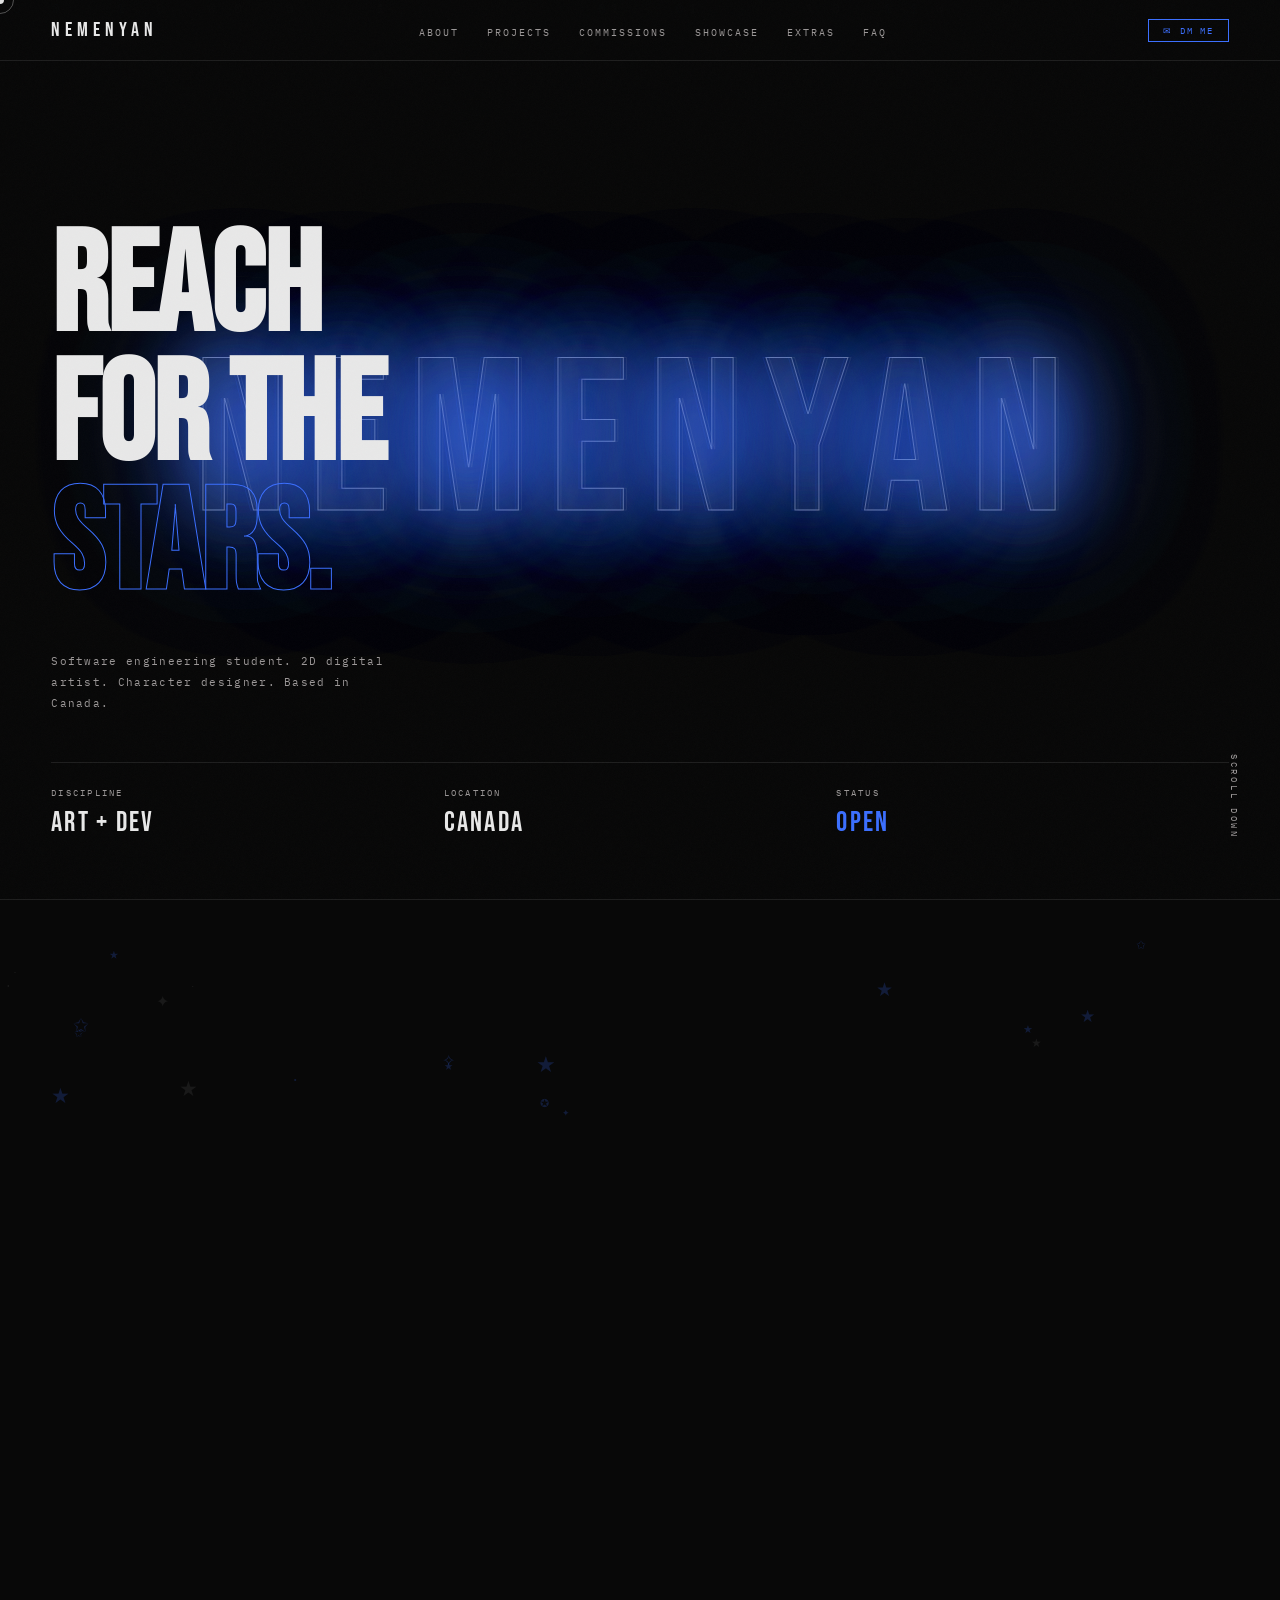
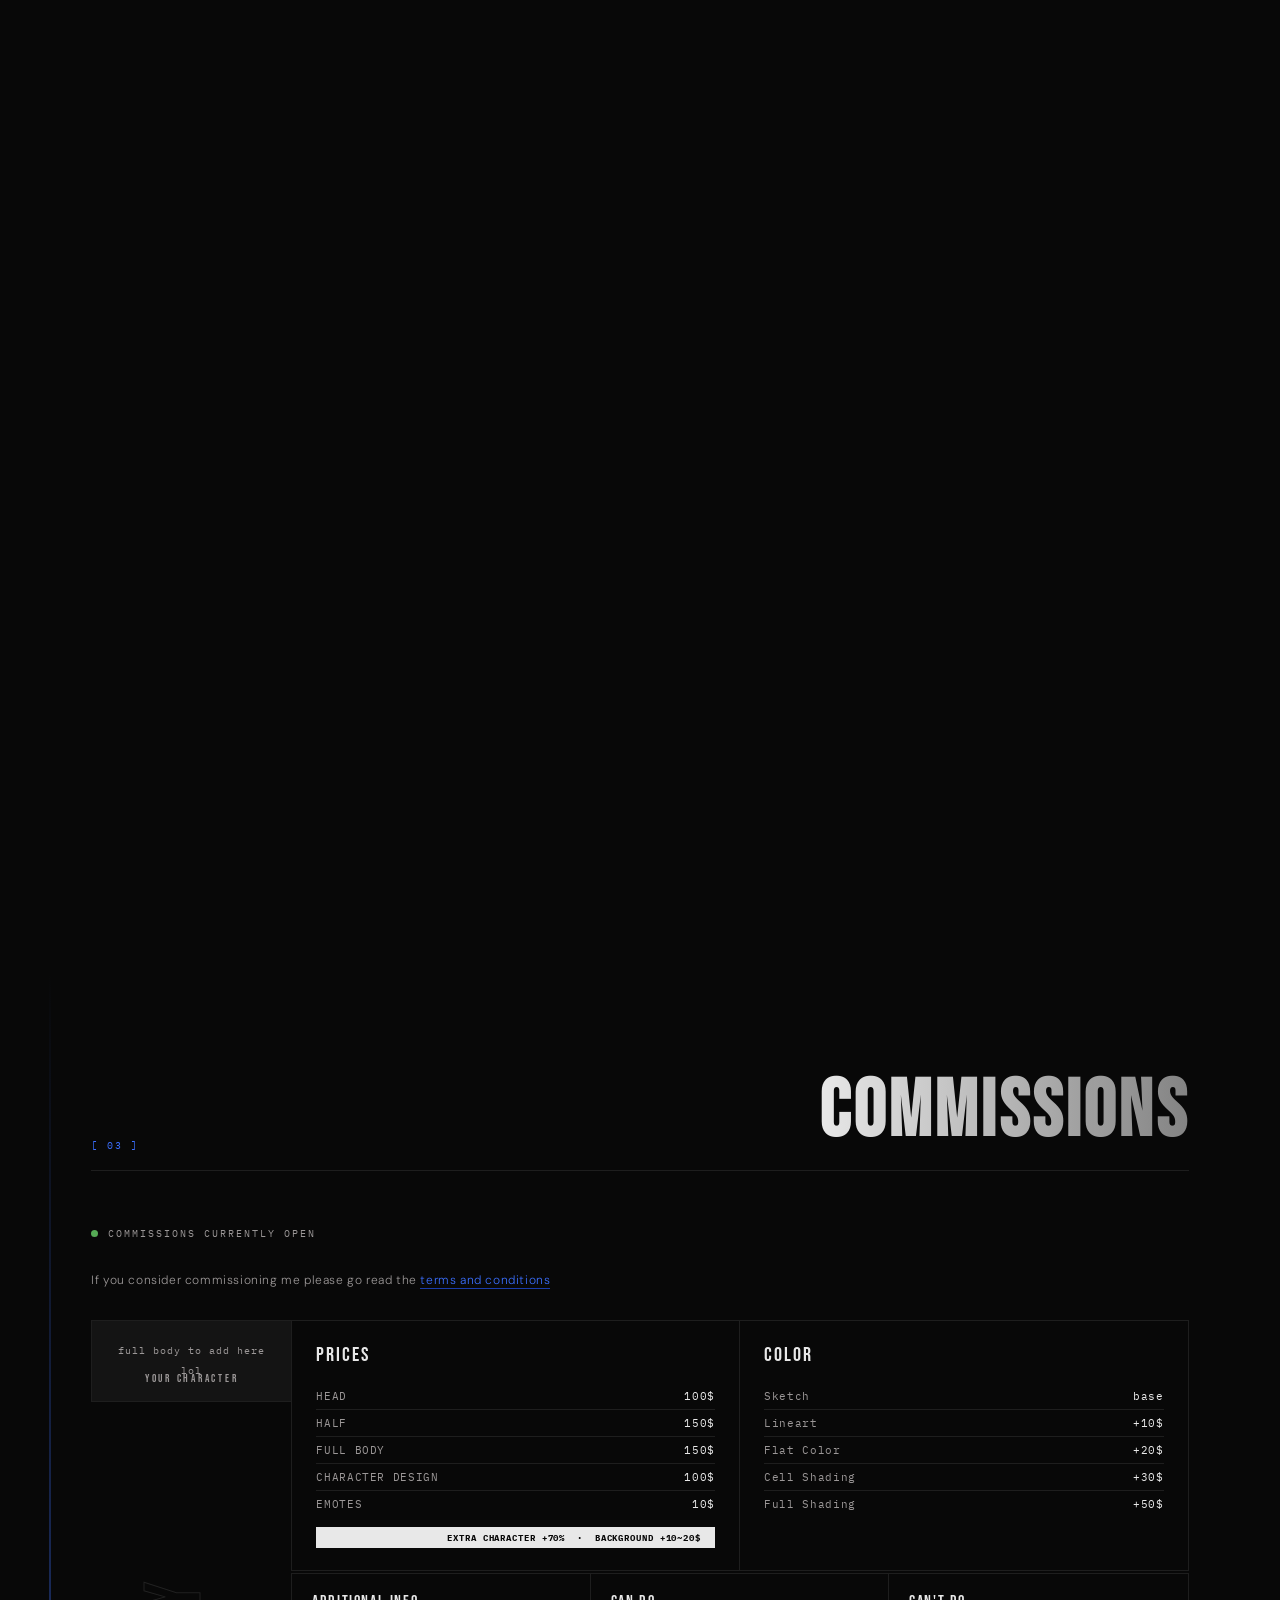
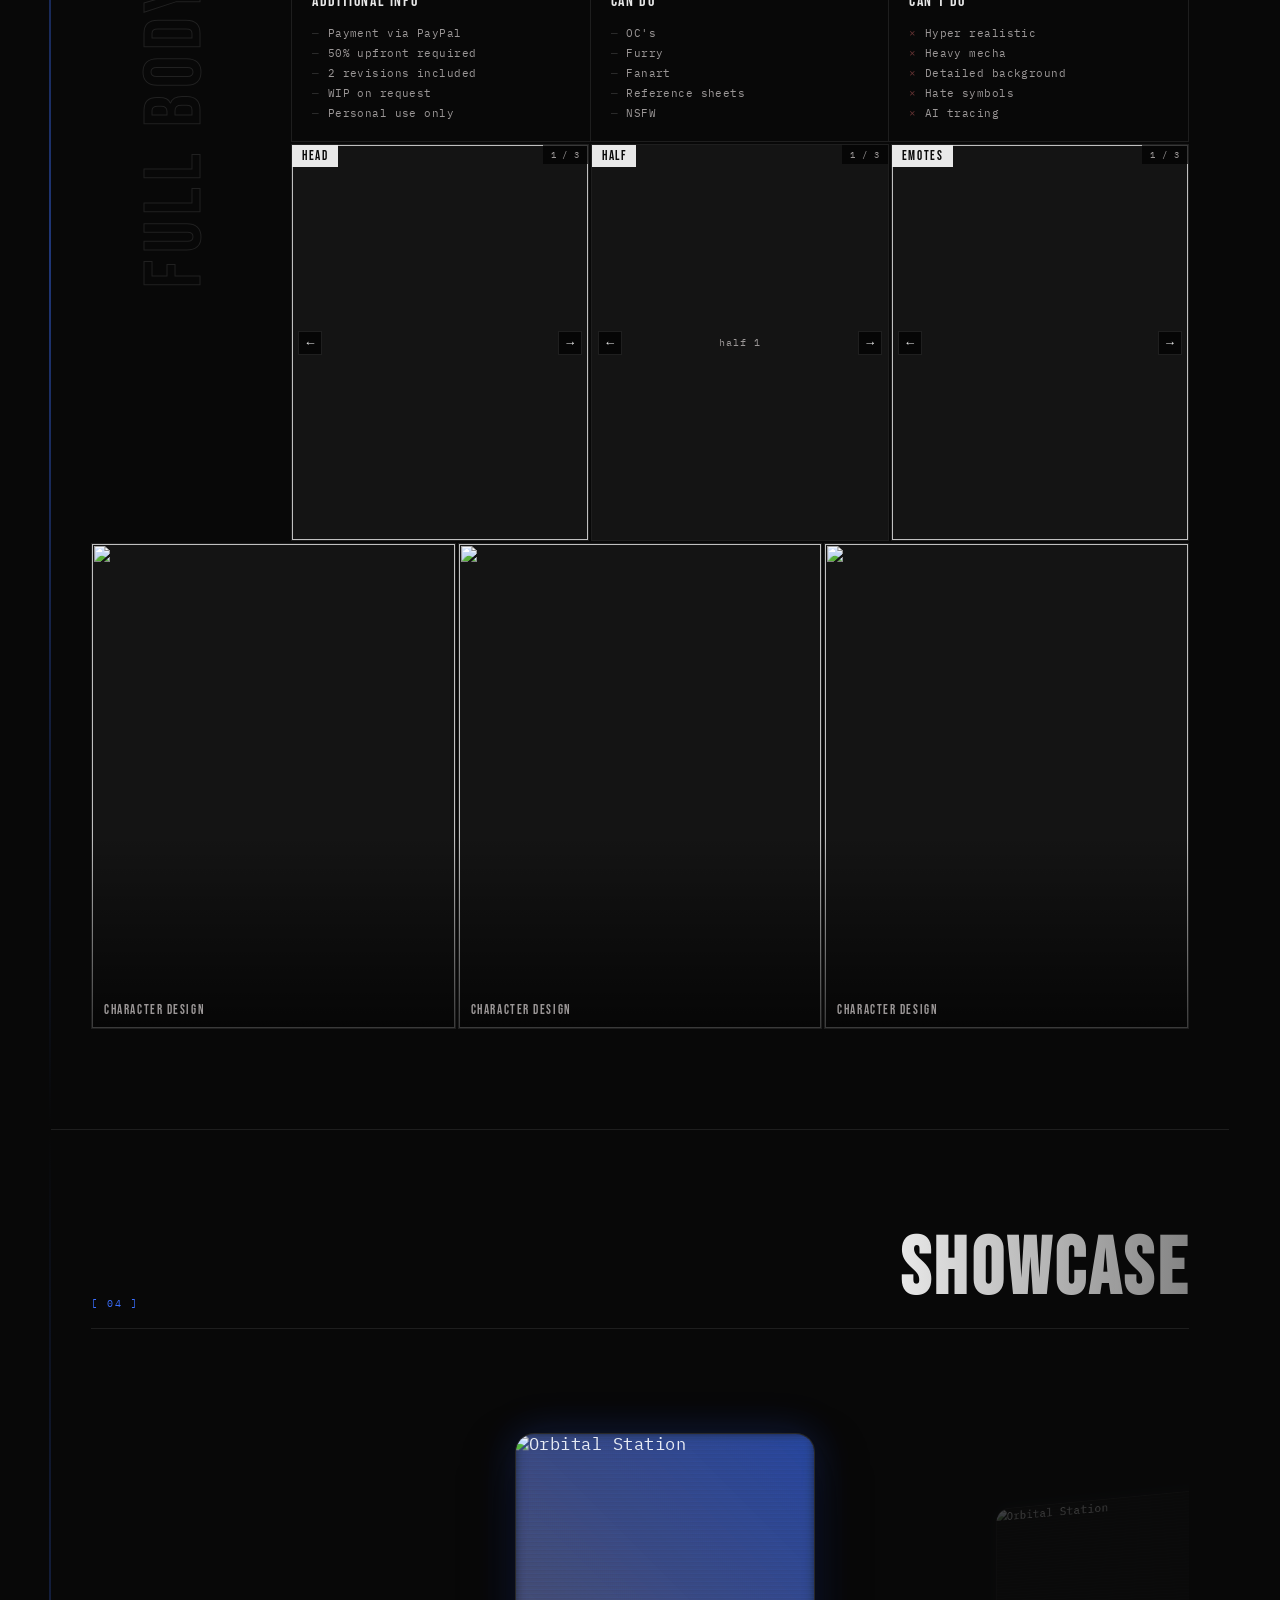
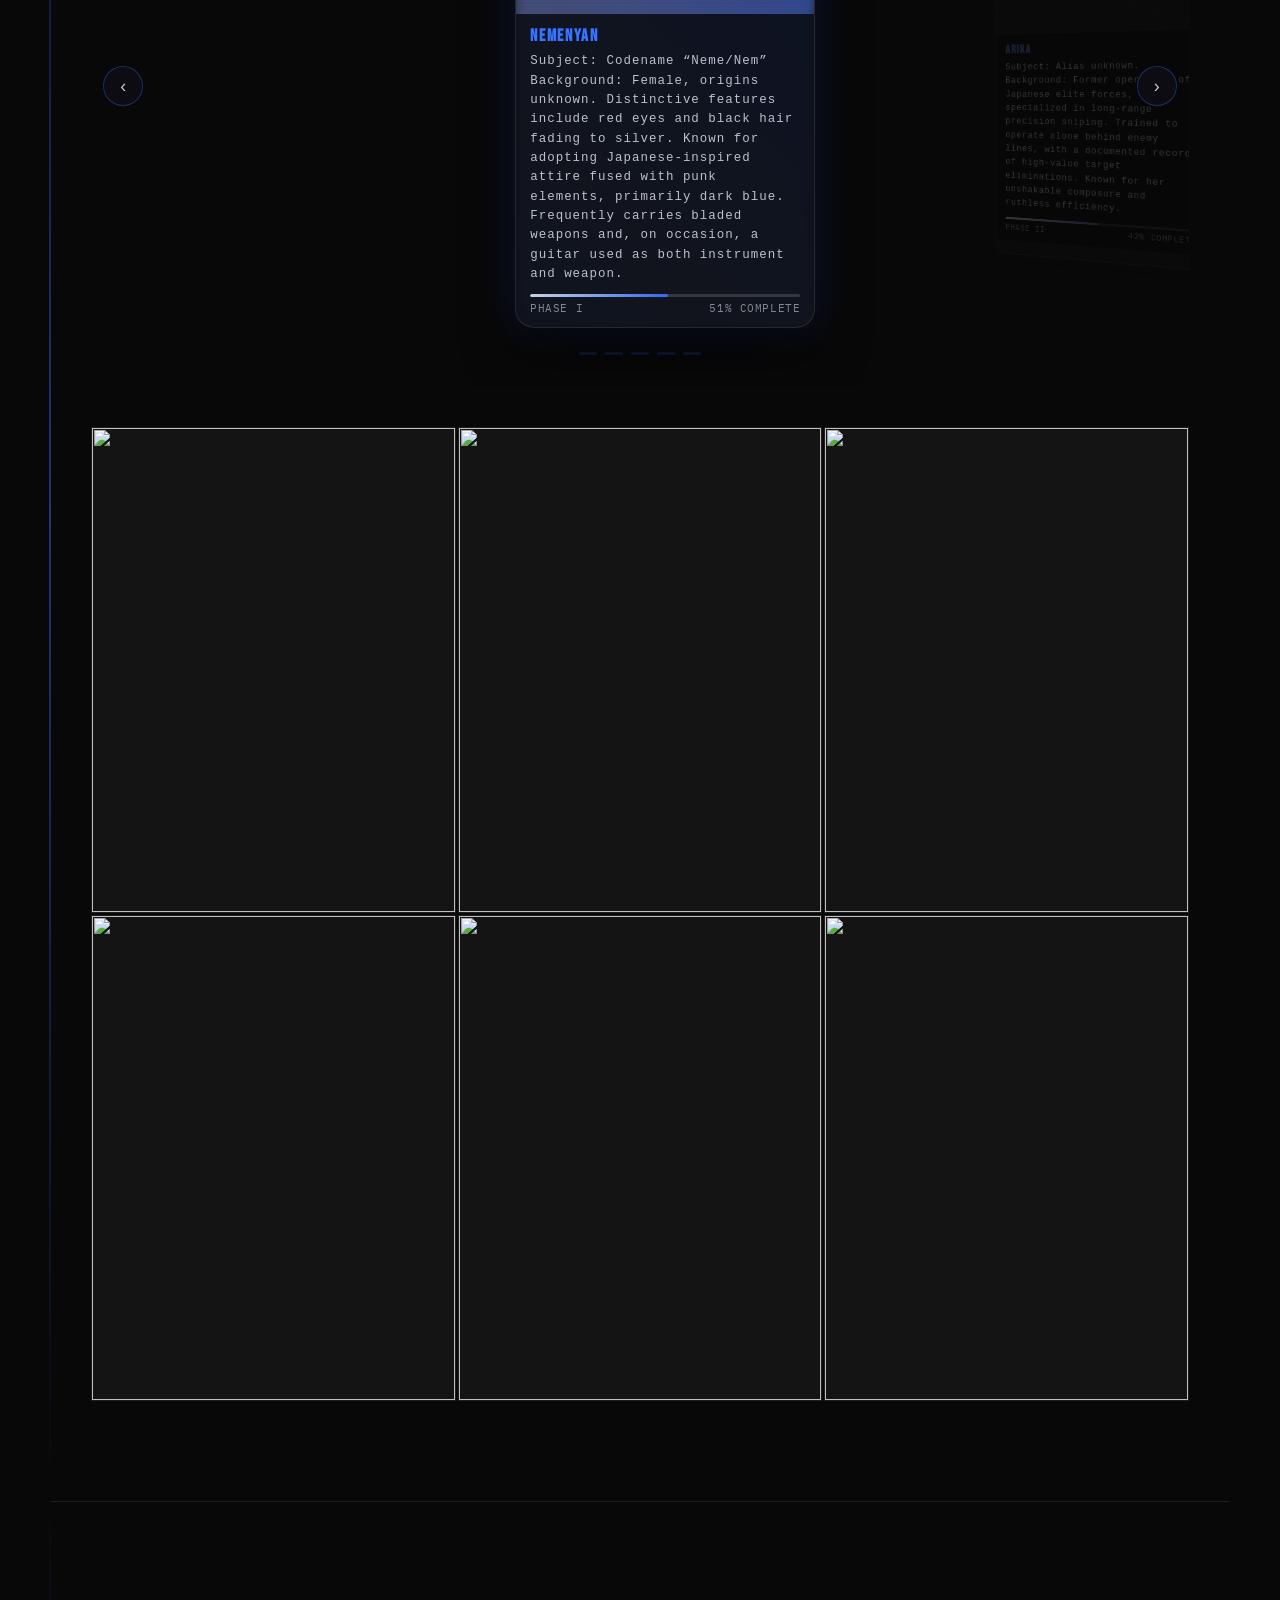
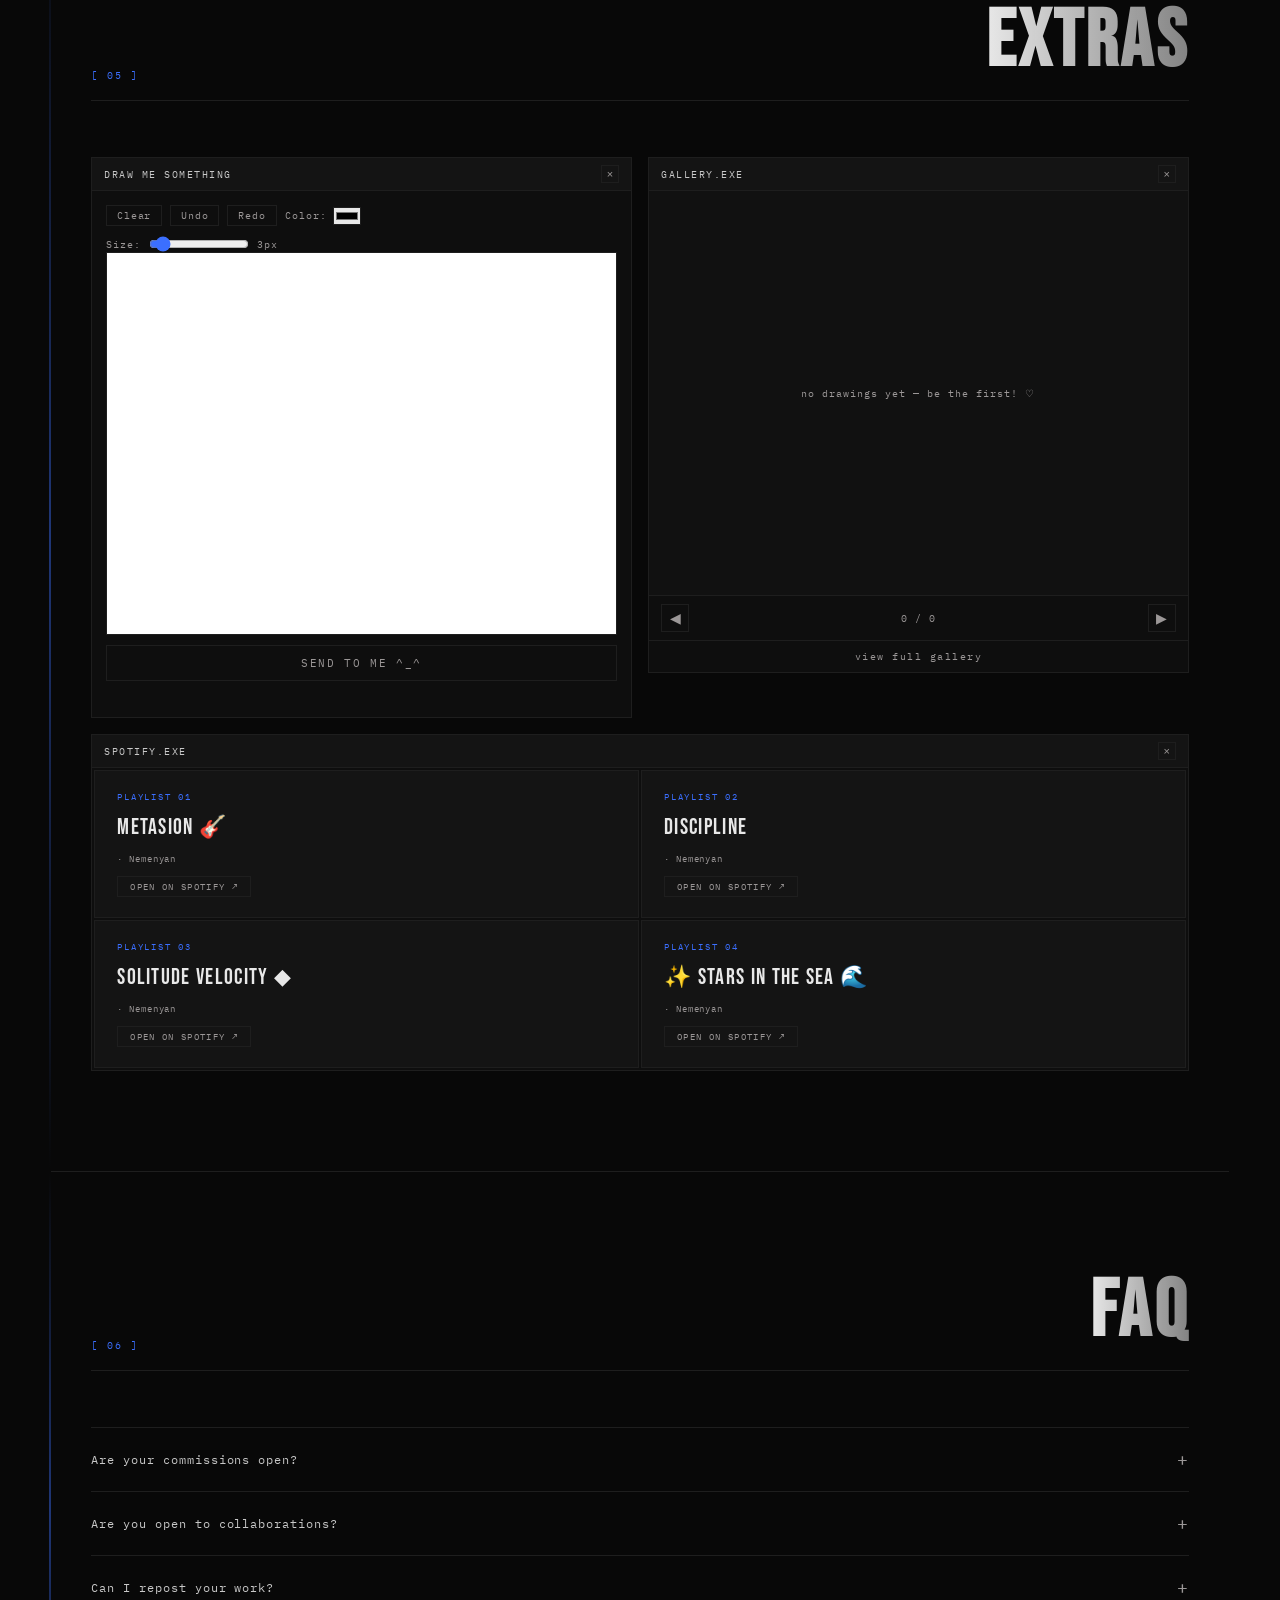
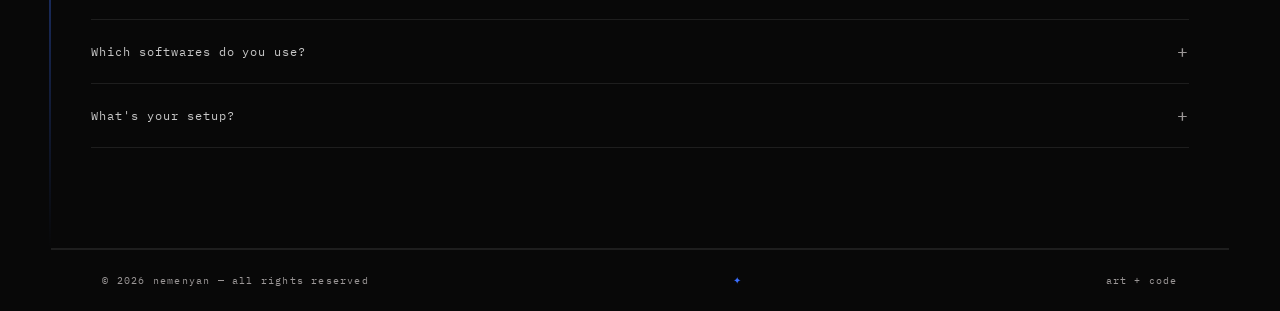
==== commit 9f0e1dc0: "AAAAAAAAAAAAAAAAAAA" ====
--- a/index.html
+++ b/index.html
@@ -69,21 +69,25 @@
     <div class="dm-body">
       <p>Feel free to reach out for commissions, collabs, or just to say hi ♡</p>
       <div class="dm-platforms">
+
         <div class="dm-row">
           <span class="dm-row-label">Instagram</span>
           <span class="dm-row-handle">@nemenyan</span>
           <a href="https://instagram.com/nemenyan" target="_blank" class="dm-row-btn">Open ↗</a>
         </div>
-        <div class="dm-row">
-          <span class="dm-row-label">GitHub</span>
-          <span class="dm-row-handle">@nemenyan</span>
-          <a href="https://github.com/nemenyan" target="_blank" class="dm-row-btn">Open ↗</a>
-        </div>
-        <div class="dm-row">
+        
+        <div class="dm-row"> <!--might remove it for privacy idk yet-->
           <span class="dm-row-label">LinkedIn</span>
           <span class="dm-row-handle">nemenyan</span>
           <a href="https://www.linkedin.com/in/sarah-kim-san-hamiaux-162b77322/" target="_blank" class="dm-row-btn">Open ↗</a>
         </div>
+
+        <div class="dm-row"> <!--should create a personal nemenyan email for privacy if linkedln removed-->
+          <span class="dm-row-label">Email</span>
+          <span class="dm-row-handle">kimsan.hamiaux@icloud.com</span>
+          <a href="mailto:kimsan.hamiaux@icloud.com" class="dm-row-btn">Open ↗</a>
+        </div>
+
       </div>
     </div>
   </div>
@@ -125,27 +129,45 @@
     <div class="tnc-content">
       <div class="tnc-section">
         <div class="tnc-section-head">Payment</div>
-        <p>50% upfront required before work begins. Final payment due before delivery. PayPal only. No refunds after sketch approval.</p>
+        <p>
+          50% upfront required before work begins. 
+          Final payment due before delivery. PayPal only. No refunds after sketch approval.
+        </p>
       </div>
       <div class="tnc-section">
         <div class="tnc-section-head">Usage Rights</div>
-        <p>Commissioned work is for personal use only. Commercial use requires a separate agreement and pricing. You may repost with proper credit.</p>
+        <p>
+          Commissioned work is for personal use only. 
+          Commercial use requires a separate agreement and pricing. You may repost with proper credit.
+        </p>
       </div>
       <div class="tnc-section">
         <div class="tnc-section-head">Revisions</div>
-        <p>2 minor revisions included at no cost. Major changes or full redesigns after sketch approval will incur additional fees.</p>
+        <p>
+          2 minor revisions included at no cost. Major changes or full redesigns 
+          after sketch approval will incur additional fees.
+        </p>
       </div>
       <div class="tnc-section">
         <div class="tnc-section-head">Timeframe</div>
-        <p>Delivery time varies between 1–4 weeks. I'll keep you updated. Rush orders available at +50% of the base price.</p>
+        <p>
+          Delivery time varies between 1–4 weeks depending availabilities. 
+          I'll keep you updated. Rush orders available at +50% of the base price.
+        </p>
       </div>
       <div class="tnc-section">
         <div class="tnc-section-head">Artist Rights</div>
-        <p>I retain the right to post finished commissions in my portfolio unless you request otherwise. A confidentiality fee applies for private work.</p>
+        <p>
+          I retain the right to post finished commissions in my portfolio unless you request otherwise, 
+          commissions watermark will be putted on the artwork if posted.
+        </p>
       </div>
       <div class="tnc-section">
         <div class="tnc-section-head">Cancellations</div>
-        <p>If you cancel after the sketch is complete, the upfront fee is non-refundable. I reserve the right to refuse any commission without explanation.</p>
+        <p>
+          If you cancel after the sketch is complete, the upfront fee is non-refundable. 
+          I reserve the right to refuse any commission without explanation.
+        </p>
       </div>
     </div>
     <div class="tnc-progress-wrap"><div class="tnc-progress-bar" id="tncBar"></div></div>
@@ -210,8 +232,15 @@
     </div>
     <div>
       <div class="about-name">Hi, I'm nemenyan!</div>
-      <p class="about-body">A software engineering student with a passion for creating aesthetically pleasing websites, games, and illustrations. Anything really that lets me use creativity.</p>
-      <p class="about-body">Alongside my studies, I enjoy creating 2D digital art as a creative outlet. On this site, you can find information about my commissions, personal projects, original characters, and frequently asked questions.</p>
+      <p class="about-body">
+        A software engineering student with a passion for creating aesthetically pleasing websites, games, and illustrations. 
+        Anything really that lets me use creativity.
+      </p>
+      <p class="about-body">
+        Alongside my studies, I enjoy creating 2D digital art as a creative outlet. 
+        On this site, you can find information about my commissions, personal projects, 
+        original characters, and frequently asked questions.
+      </p>
       <p class="about-body">Feel free to reach out if you'd like to get in touch or collaborate.</p>
       <div class="about-loc">
         <svg width="12" height="12" viewBox="0 0 24 24" fill="none" stroke="currentColor" stroke-width="1.5"><path d="M12 2C8.13 2 5 5.13 5 9c0 5.25 7 13 7 13s7-7.75 7-13c0-3.87-3.13-7-7-7z"/><circle cx="12" cy="9" r="2"/></svg>
@@ -273,33 +302,96 @@
     </div>
 
     <div class="proj-list">
+
       <div class="proj-card">
-        <div class="proj-bar"><span class="proj-num">001</span><div class="proj-title">Aquapoly — Aquadash</div><span class="proj-arrow">›</span></div>
+        <div class="proj-bar">
+          <span class="proj-num">001</span>
+          <div class="proj-title">Aquapoly — Aquadash</div>
+          <span class="proj-arrow">›</span>
+        </div>
         <div class="proj-drawer">
           <span class="proj-status">Ongoing</span>
-          <div class="proj-meta"><span class="proj-meta-tag">Game Dev</span><span class="proj-meta-tag">Python</span><span class="proj-meta-tag">Original Assets</span></div>
-          <p class="proj-desc">An ongoing indie game project combining board game mechanics with fast-paced arcade gameplay. Built with custom assets and original character design. Add more details here.</p>
-          <div class="proj-links"><a href="#" class="proj-github-link"><svg width="12" height="12" viewBox="0 0 24 24" fill="currentColor"><path d="M12 0C5.37 0 0 5.37 0 12c0 5.31 3.44 9.8 8.21 11.39.6.11.82-.26.82-.58v-2.03c-3.34.72-4.04-1.61-4.04-1.61-.55-1.39-1.34-1.76-1.34-1.76-1.09-.74.08-.73.08-.73 1.21.09 1.84 1.24 1.84 1.24 1.07 1.84 2.81 1.31 3.49 1 .11-.78.42-1.31.76-1.61-2.67-.3-5.47-1.33-5.47-5.93 0-1.31.47-2.38 1.24-3.22-.13-.3-.54-1.52.12-3.18 0 0 1.01-.32 3.3 1.23a11.5 11.5 0 013-.4c1.02.01 2.04.14 3 .4 2.28-1.55 3.29-1.23 3.29-1.23.66 1.66.25 2.88.12 3.18.77.84 1.24 1.91 1.24 3.22 0 4.61-2.81 5.63-5.48 5.92.43.37.81 1.1.81 2.22v3.29c0 .32.22.69.83.58C20.57 21.8 24 17.31 24 12 24 5.37 18.63 0 12 0z"/></svg>View on GitHub →</a></div>
-        </div>
-      </div>
+          <div class="proj-meta">
+            <span class="proj-meta-tag">Hydroponic</span>
+            <span class="proj-meta-tag">Python</span>
+            <span class="proj-meta-tag">Angular</span>
+          </div>
+          <p class="proj-desc">
+            An open-source hydroponic control system developed by Aquapoly 
+            students to promote accessible, autonomous food production. 
+            It enables real-time monitoring (pH, EC, temperature, oxygen levels) and automated 
+            control of nutrient systems through a simple, intuitive dashboard.
+            I worked on the login/authentication system and its frontend design.
+          </p>
+          <div class="proj-links">
+            <a href="https://github.com/Aquapoly/Aquadash" class="proj-github-link">
+              <svg width="12" height="12" viewBox="0 0 24 24" fill="currentColor">
+                <path d="M12 0C5.37 0 0 5.37 0 12c0 5.31 3.44 9.8 8.21 11.39.6.11.82-.26.82-.58v-2.03c-3.34.72-4.04-1.61-4.04-1.61-.55-1.39-1.34-1.76-1.34-1.76-1.09-.74.08-.73.08-.73 1.21.09 1.84 1.24 1.84 1.24 1.07 1.84 2.81 1.31 3.49 1 .11-.78.42-1.31.76-1.61-2.67-.3-5.47-1.33-5.47-5.93 0-1.31.47-2.38 1.24-3.22-.13-.3-.54-1.52.12-3.18 0 0 1.01-.32 3.3 1.23a11.5 11.5 0 013-.4c1.02.01 2.04.14 3 .4 2.28-1.55 3.29-1.23 3.29-1.23.66 1.66.25 2.88.12 3.18.77.84 1.24 1.91 1.24 3.22 0 4.61-2.81 5.63-5.48 5.92.43.37.81 1.1.81 2.22v3.29c0 .32.22.69.83.58C20.57 21.8 24 17.31 24 12 24 5.37 18.63 0 12 0z"/>
+              </svg>View on GitHub →
+            </a>
+          </div>
+        </div>
+      </div>
+
       <div class="proj-card">
-        <div class="proj-bar"><span class="proj-num">002</span><div class="proj-title">Visual Novel — Project Aiko</div><span class="proj-arrow">›</span></div>
+        <div class="proj-bar">
+          <span class="proj-num">002</span>
+          <div class="proj-title">Visual Novel — Project Aiko</div>
+          <span class="proj-arrow">›</span>
+        </div>
         <div class="proj-drawer">
-          <span class="proj-status">Ongoing</span>
-          <div class="proj-meta"><span class="proj-meta-tag">Ren'Py</span><span class="proj-meta-tag">Narrative Design</span><span class="proj-meta-tag">2D Art</span></div>
-          <p class="proj-desc">Players interact with Aiko, a quiet and isolated girl, guiding her through a fragile balance between light growth, recovery and darkness. A psychological single-choice visual novel with branching paths and multiple endings.</p>
-          <div class="proj-links"><a href="#" class="proj-github-link"><svg width="12" height="12" viewBox="0 0 24 24" fill="currentColor"><path d="M12 0C5.37 0 0 5.37 0 12c0 5.31 3.44 9.8 8.21 11.39.6.11.82-.26.82-.58v-2.03c-3.34.72-4.04-1.61-4.04-1.61-.55-1.39-1.34-1.76-1.34-1.76-1.09-.74.08-.73.08-.73 1.21.09 1.84 1.24 1.84 1.24 1.07 1.84 2.81 1.31 3.49 1 .11-.78.42-1.31.76-1.61-2.67-.3-5.47-1.33-5.47-5.93 0-1.31.47-2.38 1.24-3.22-.13-.3-.54-1.52.12-3.18 0 0 1.01-.32 3.3 1.23a11.5 11.5 0 013-.4c1.02.01 2.04.14 3 .4 2.28-1.55 3.29-1.23 3.29-1.23.66 1.66.25 2.88.12 3.18.77.84 1.24 1.91 1.24 3.22 0 4.61-2.81 5.63-5.48 5.92.43.37.81 1.1.81 2.22v3.29c0 .32.22.69.83.58C20.57 21.8 24 17.31 24 12 24 5.37 18.63 0 12 0z"/></svg>View on GitHub →</a></div>
-        </div>
-      </div>
+          <span class="proj-img"><img src="https://pbs.twimg.com/media/G42uSWVWYAEP7YI?format=jpg&name=medium" alt="Character" style="width:50%; height:50%; object-fit:cover; display:block;"></span>
+          <div class="proj-meta">
+            <span class="proj-meta-tag">Ren'Py</span>
+            <span class="proj-meta-tag">Narrative Design</span>
+            <span class="proj-meta-tag">2D Art</span>
+          </div>
+          <p class="proj-desc">
+            Players interact with Aiko, a quiet and isolated girl, guiding her through a fragile balance between light growth, 
+            recovery and darkness. A psychological single-choice visual novel with branching paths and multiple endings.
+          </p>
+          <div class="proj-links">
+            <a href="https://github.com/nemenyan/Project-Aiko" class="proj-github-link">
+              <svg width="12" height="12" viewBox="0 0 24 24" fill="currentColor">
+                <path d="M12 0C5.37 0 0 5.37 0 12c0 5.31 3.44 9.8 8.21 11.39.6.11.82-.26.82-.58v-2.03c-3.34.72-4.04-1.61-4.04-1.61-.55-1.39-1.34-1.76-1.34-1.76-1.09-.74.08-.73.08-.73 1.21.09 1.84 1.24 1.84 1.24 1.07 1.84 2.81 1.31 3.49 1 .11-.78.42-1.31.76-1.61-2.67-.3-5.47-1.33-5.47-5.93 0-1.31.47-2.38 1.24-3.22-.13-.3-.54-1.52.12-3.18 0 0 1.01-.32 3.3 1.23a11.5 11.5 0 013-.4c1.02.01 2.04.14 3 .4 2.28-1.55 3.29-1.23 3.29-1.23.66 1.66.25 2.88.12 3.18.77.84 1.24 1.91 1.24 3.22 0 4.61-2.81 5.63-5.48 5.92.43.37.81 1.1.81 2.22v3.29c0 .32.22.69.83.58C20.57 21.8 24 17.31 24 12 24 5.37 18.63 0 12 0z"/>
+              </svg>View on GitHub →
+            </a>
+          </div>
+        </div>
+      </div>
+
       <div class="proj-card">
-        <div class="proj-bar"><span class="proj-num">003</span><div class="proj-title">Hell Girl Fan Made Website</div><span class="proj-arrow">›</span></div>
+        <div class="proj-bar">
+          <span class="proj-num">003</span>
+          <div class="proj-title">Old Portfolio Website</div>
+          <span class="proj-arrow">›</span>
+        </div>
         <div class="proj-drawer">
           <span class="proj-status">Complete</span>
-          <div class="proj-meta"><span class="proj-meta-tag">HTML/CSS/JS</span><span class="proj-meta-tag">Fan Project</span><span class="proj-meta-tag">UI Design</span></div>
-          <p class="proj-desc">A web-based interactive project inspired by Hell Girl (Jigoku Shoujo). A dark, immersive world through multiple interactive interfaces, all styled like a phone app.</p>
-          <div class="proj-links"><a href="#" class="proj-github-link"><svg width="12" height="12" viewBox="0 0 24 24" fill="currentColor"><path d="M12 0C5.37 0 0 5.37 0 12c0 5.31 3.44 9.8 8.21 11.39.6.11.82-.26.82-.58v-2.03c-3.34.72-4.04-1.61-4.04-1.61-.55-1.39-1.34-1.76-1.34-1.76-1.09-.74.08-.73.08-.73 1.21.09 1.84 1.24 1.84 1.24 1.07 1.84 2.81 1.31 3.49 1 .11-.78.42-1.31.76-1.61-2.67-.3-5.47-1.33-5.47-5.93 0-1.31.47-2.38 1.24-3.22-.13-.3-.54-1.52.12-3.18 0 0 1.01-.32 3.3 1.23a11.5 11.5 0 013-.4c1.02.01 2.04.14 3 .4 2.28-1.55 3.29-1.23 3.29-1.23.66 1.66.25 2.88.12 3.18.77.84 1.24 1.91 1.24 3.22 0 4.61-2.81 5.63-5.48 5.92.43.37.81 1.1.81 2.22v3.29c0 .32.22.69.83.58C20.57 21.8 24 17.31 24 12 24 5.37 18.63 0 12 0z"/></svg>View on GitHub →</a></div>
-        </div>
-      </div>
+          <div class="proj-meta">
+            <span class="proj-meta-tag">HTML/CSS/JS</span>
+            <span class="proj-meta-tag">Portfolio</span>
+            <span class="proj-meta-tag">UI Design</span>
+          </div>
+          <p class="proj-desc">
+            My old portfolio website built with HTML, CSS, and JavaScript. 
+            It features a custom cursor, interactive project cards, and a responsive design.
+            This was my first attempt at creating a personal website to showcase my art and projects. 
+            This website is an updated and improved version of that original site, with a more cohesive design and better user experience.
+          </p>
+          <div class="proj-links">
+            <a href="https://nemenyan.github.io/mainWebsite/" target="_blank" class="dm-row-btn">Access the site ↗</a>
+          </div>
+  
+          <div class="proj-links">
+            <a href="https://github.com/nemenyan/mainWebsite" class="proj-github-link">
+              <svg width="12" height="12" viewBox="0 0 24 24" fill="currentColor">
+                <path d="M12 0C5.37 0 0 5.37 0 12c0 5.31 3.44 9.8 8.21 11.39.6.11.82-.26.82-.58v-2.03c-3.34.72-4.04-1.61-4.04-1.61-.55-1.39-1.34-1.76-1.34-1.76-1.09-.74.08-.73.08-.73 1.21.09 1.84 1.24 1.84 1.24 1.07 1.84 2.81 1.31 3.49 1 .11-.78.42-1.31.76-1.61-2.67-.3-5.47-1.33-5.47-5.93 0-1.31.47-2.38 1.24-3.22-.13-.3-.54-1.52.12-3.18 0 0 １．０１－．３２ ３．３ １．２３ａ１１．５ １１．５ ０ ０１３－．４ｃ１．０２．０１ ２．０４．１４ ３ ，４ ２．２８－１．５５ ３．２９－１．２３ ３．２９－１．２３．６６ １．６６．２５ ２．８８．１２ ３．１８．７７．８４ １．２４ １．９１ １．２４ ３．２２ ０ ４．６１－２．８１ ５．６３－５．４８ ５．９２．４３．３７．８１ １．１．８１ ２．２２ｖ３．２９ｃ０ ，３２．２２，６９．８３，５８Ｃ２０．５７ ，８ ，２４ ，１７，３１ ，２４ ，１２ ，２４ ，５，３７ ，１８，６３ ，０ ，１２ ，０ｚ"/></svg>View on GitHub →
+            </a>
+          </div>
+        </div>
+      </div>
+
     </div>
   </div>
 </div>
@@ -313,7 +405,7 @@
     <div class="comm-fullbody-text">FULL BODY</div>
     <div class="comm-layout">
       <div class="comm-char">
-        <div class="comm-char-placeholder">drop your<br>full body<br>character<br>art here</div>
+        <div class="comm-char-placeholder">full body to add here lol</div>
         <div class="comm-char-label">YOUR CHARACTER</div>
       </div>
       <div class="comm-content">
@@ -399,10 +491,10 @@
             <div class="strip-slides">
               <div class="strip-slide">
                 <!-- Replace src with your 1st emotes example -->
-                <div class="strip-empty">emote 1</div>
+                <img src="https://i.postimg.cc/rwQn5FM1/1.png" alt="">
               </div>
               <div class="strip-slide">
-                <div class="strip-empty">emote 2</div>
+                <img src="https://i.postimg.cc/76CWH8v2/10.png" alt="">
               </div>
               <div class="strip-slide">
                 <div class="strip-empty">emote 3</div>
@@ -444,27 +536,190 @@
   <!-- 3D Carousel -->
   <div class="showcase-carousel-wrap">
     <div class="showcase-track" id="scTrack">
+      
       <div class="showcase-card">
-        <div class="sc-placeholder">artwork 1</div>
+        <!--<div class="sc-placeholder">artwork 1</div>-->
         <!-- Replace with: <img src="art1.jpg" class="sc-img"> -->
-        <div class="sc-info"><div class="sc-title">Artwork Title</div><div class="sc-type">ILLUSTRATION</div></div>
-      </div>
+        <div class="card-image-container">
+          <img src="https://i.postimg.cc/tg77bF0v/nemen-yan-card.png" alt="Orbital Station" class="card-image">
+        </div>
+
+        <div class="sc-placeholder">
+          <h3 class="card-title text-xl font-bold text-amber-400" data-text="nemenyan">Nemenyan</h3>
+          <p class="card-description">
+            Subject: Codename “Neme/Nem” <br>
+            Background: Female, origins unknown. Distinctive features include red eyes and black hair fading to silver. 
+            Known for adopting Japanese-inspired attire fused with punk elements, primarily dark blue. 
+            Frequently carries bladed weapons and, on occasion, a guitar used as both instrument and weapon.
+          </p> 
+
+          <div class="card-progress">
+            <div class="progress-value" style="width:51%"></div>
+          </div>
+
+          <div class="card-stats">
+            <span>PHASE I</span>
+            <span>51% COMPLETE</span>
+          </div>
+        </div>
+
+        <div class="sc-info">
+          <div class="sc-title">Nemenyan</div><div class="sc-type">INFOS</div>
+        
+          <div class="tech-details">
+            <div class="tech-tag">height: 5'7</div>
+            <div class="tech-tag">age: 21</div>
+            <div class="tech-tag">status: mascot</div>
+            <div class="tech-tag">Threat Assessment: Professional assassin with a record of silent, high-precision kills. Displays agility and unpredictability; reports suggest an aquatic-themed combat style.</div>
+          </div>
+
+        </div> 
+
+      </div>
+
       <div class="showcase-card">
-        <div class="sc-placeholder">artwork 2</div>
-        <div class="sc-info"><div class="sc-title">Artwork Title</div><div class="sc-type">CHARACTER DESIGN</div></div>
-      </div>
+        <div class="card-image-container">
+          <img src="https://i.postimg.cc/kGWBZ9rn/arika-card.png" alt="Orbital Station" class="card-image">
+        </div>
+
+        <div class="sc-placeholder">
+          <h3 class="card-title text-xl font-bold text-amber-400" data-text="arika">Arika</h3>
+          <p class="card-description">
+            Subject: Alias unknown. <br>
+            Background: Former operative of Japanese elite forces, specialized in 
+            long-range precision sniping. Trained to operate alone behind enemy 
+            lines, with a documented record of high-value target eliminations.
+             Known for her unshakable composure and ruthless efficiency.
+          </p> 
+          <div class="card-progress">
+            <div class="progress-value" style="width:51%"></div>
+          </div>
+
+          <div class="card-stats">
+                <span>PHASE II</span>
+                <span>42% COMPLETE</span>
+          </div>
+        </div>
+
+        <div class="sc-info">
+          <div class="sc-title">Arika</div><div class="sc-type">INFOS</div>
+          
+          <div class="tech-details">
+            <div class="tech-tag">height: 5'8</div>
+            <div class="tech-tag">status: fugitive</div>
+            <div class="tech-tag">age: 22</div>
+            <div class="tech-tag">Threat Assessment: Extremely dangerous. Exhibits near-superhuman patience and accuracy; capable of waiting days in position for a single confirmed kill. Psychological profile indicates a cold, detached personality with no hesitation under pressure.</div>                             
+          </div>
+
+        </div> 
+      </div>
+
       <div class="showcase-card">
-        <div class="sc-placeholder">artwork 3</div>
-        <div class="sc-info"><div class="sc-title">Artwork Title</div><div class="sc-type">FAN ART</div></div>
-      </div>
+        <div class="card-image-container">
+          <img src="https://i.postimg.cc/sfWQ1PMt/isterya-card.png" alt="Orbital Station" class="card-image">
+        </div>
+        <div class="sc-placeholder">
+          <h3 class="card-title text-xl font-bold text-amber-400" data-text="arika">Arika</h3>
+          <p class="card-description">
+            Subject: Alias “Isterya.” <br>
+            Background: Female, mixed heritage (Vietnamese mother, American father).
+            Orphaned young and taken into military custody at age 6, where she underwent
+            intensive combat training. Later abducted by Japanese forces. 
+            Successfully escaped captivity two years later.
+          </p> 
+          <div class="card-progress">
+            <div class="progress-value" style="width:51%"></div>
+          </div>
+              <div class="card-stats">
+              <span>PHASE III</span>
+              <span>65% COMPLETE</span>
+            </div>
+          </div>
+        <div class="sc-info">
+          <div class="sc-title">Isterya</div><div class="sc-type">INFOS</div>
+          
+          <div class="tech-details">
+            <div class="tech-tag">height: 5'5</div>
+            <div class="tech-tag">age: 20</div>
+            <div class="tech-tag">status: fugitive</div>
+            <div class="tech-tag">Threat Assessment: Classified as a living military weapon. Exhibits unknown but extreme physical and tactical capabilities. Strength level unverified; considered highly dangerous with potential for mass-scale damage.</div> 
+          </div>
+
+        </div>
+      </div>
+
       <div class="showcase-card">
-        <div class="sc-placeholder">artwork 4</div>
-        <div class="sc-info"><div class="sc-title">Artwork Title</div><div class="sc-type">ILLUSTRATION</div></div>
-      </div>
+        <div class="card-image-container">
+          <img src="https://i.postimg.cc/MKbnmWb5/nemesis-card.png" alt="Orbital Station" class="card-image">
+        </div>
+
+        <div class="sc-placeholder">
+          <h3 class="card-title text-xl font-bold text-amber-400" data-text="nemesis">Nemesis</h3>
+          <p class="card-description">
+            Subject: Unknown female, alias unconfirmed. <br>
+            Background: Former orphan, abducted and raised in a covert 
+            laboratory conducting human experimentation. 
+            Subject was genetically altered, presenting permanent cranial horns.                       
+          </p> 
+
+          <div class="card-progress">
+            <div class="progress-value" style="width:51%"></div>
+          </div>
+
+          <div class="card-stats">
+            <span>PHASE IV</span>
+            <span>89% COMPLETE</span>
+          </div>
+        </div>
+        
+        <div class="sc-info">
+          <div class="sc-title">Nemesis</div><div class="sc-type">INFOS</div>
+        
+          <div class="tech-details">
+            <div class="tech-tag">height: 5'9</div>
+            <div class="tech-tag">age: 25</div>
+            <div class="tech-tag">status: fugitive</div>
+            <div class="tech-tag">Threat Assessment: Highly dangerous, exhibits exceptional combat ability and resourcefulness. Motivated by vengeance against former captors; targets connected to the lab have already been eliminated.</div>
+          </div>
+
+        </div> 
+      </div>
+
       <div class="showcase-card">
-        <div class="sc-placeholder">artwork 5</div>
-        <div class="sc-info"><div class="sc-title">Artwork Title</div><div class="sc-type">COMMISSION</div></div>
-      </div>
+        <div class="card-image-container">
+          <img src="https://i.postimg.cc/2yN5nJ1g/card.png" alt="Orbital Station" class="card-image">
+        </div>
+
+        <div class="sc-placeholder">
+          <h3 class="card-title text-xl font-bold text-amber-400" data-text="Aiko">Aiko</h3>
+          <p class="card-description">
+            Unknown information about this character. <br>
+            ????                      
+          </p> 
+
+          <div class="card-progress">
+            <div class="progress-value" style="width:51%"></div>
+          </div>
+
+          <div class="card-stats">
+            <span>PHASE V</span>
+            <span>10% COMPLETE</span>
+          </div>
+        </div>
+
+        <div class="sc-info">
+          <div class="sc-title">AIKO</div><div class="sc-type">INFOS</div>
+        
+        <div class="tech-details">
+          <div class="tech-tag">height: ???</div>
+          <div class="tech-tag">age: ???</div>
+          <div class="tech-tag">status: ???</div>
+          <div class="tech-tag">Threat Assessment: ???</div>
+        </div>
+
+        </div>
+      </div>
+
     </div>
     <button class="sc-btn sc-prev-btn" id="scPrev">&#8249;</button>
     <button class="sc-btn sc-next-btn" id="scNext">&#8250;</button>
@@ -474,29 +729,29 @@
   <!-- 6-slot picture grid below -->
   <div class="gallery-grid" style="margin-top:40px;">
     <div class="gallery-item">
-      <div class="gallery-placeholder">artwork 1</div>
-      <!-- Replace with: <img src="art.jpg" style="width:100%;height:100%;object-fit:cover;"> -->
-      <div class="gallery-overlay">VIEW</div>
+      <img src="https://pbs.twimg.com/media/G3UaX7iXEAArdW9?format=jpg&name=large" >
+      <!-- Replace with: <img src="art.jpg"> -->
+      <div class="gallery-overlay"><img src="https://pbs.twimg.com/media/G3UaX7iXEAArdW9?format=jpg&name=large"></div>
     </div>
     <div class="gallery-item">
-      <div class="gallery-placeholder">artwork 2</div>
-      <div class="gallery-overlay">VIEW</div>
+      <img src="https://i.postimg.cc/QdwNNDwn/2025-12-21.png" >
+      <div class="gallery-overlay"><img src="https://i.postimg.cc/QdwNNDwn/2025-12-21.png"></div>
     </div>
     <div class="gallery-item">
-      <div class="gallery-placeholder">artwork 3</div>
-      <div class="gallery-overlay">VIEW</div>
+      <img src="https://i.postimg.cc/63zD3LTQ/2025-10-16.png" >
+      <div class="gallery-overlay"><img src="https://i.postimg.cc/63zD3LTQ/2025-10-16.png"></div>
     </div>
     <div class="gallery-item">
-      <div class="gallery-placeholder">artwork 4</div>
-      <div class="gallery-overlay">VIEW</div>
+      <img src="https://i.postimg.cc/KvCCRYc1/2025-10-31.png" >
+      <div class="gallery-overlay"><img src="https://i.postimg.cc/KvCCRYc1/2025-10-31.png"></div>
     </div>
     <div class="gallery-item">
-      <div class="gallery-placeholder">artwork 5</div>
-      <div class="gallery-overlay">VIEW</div>
+      <img src="https://i.postimg.cc/rpjhCyTz/2025-9-30.png" >
+      <div class="gallery-overlay"><img src="https://i.postimg.cc/rpjhCyTz/2025-9-30.png"></div>
     </div>
     <div class="gallery-item">
-      <div class="gallery-placeholder">artwork 6</div>
-      <div class="gallery-overlay">VIEW</div>
+      <img src="https://i.postimg.cc/VvrD8jCB/4444.png" >
+      <div class="gallery-overlay"><img src="https://i.postimg.cc/VvrD8jCB/4444.png"></div>
     </div>
   </div>
 </div>
@@ -544,25 +799,25 @@
             <div class="sp-box-num">PLAYLIST 01</div>
             <div class="sp-box-name">Metasion 🎸</div>
             <div class="sp-box-handle">· Nemenyan</div>
-            <a href="#" class="sp-box-link" target="_blank">Open on Spotify ↗</a>
+            <a href="https://open.spotify.com/embed/playlist/41om8rOnBGCEO7Zh6flGtc?utm_source=generator&theme=0" class="sp-box-link" target="_blank">Open on Spotify ↗</a>
           </div>
           <div class="sp-box">
             <div class="sp-box-num">PLAYLIST 02</div>
             <div class="sp-box-name">Discipline</div>
             <div class="sp-box-handle">· Nemenyan</div>
-            <a href="#" class="sp-box-link" target="_blank">Open on Spotify ↗</a>
+            <a href="https://open.spotify.com/embed/playlist/4NzdZQUF6uYmjWxqcuafRT?utm_source=generator&theme=0" class="sp-box-link" target="_blank">Open on Spotify ↗</a>
           </div>
           <div class="sp-box">
             <div class="sp-box-num">PLAYLIST 03</div>
             <div class="sp-box-name">Solitude Velocity ◆</div>
             <div class="sp-box-handle">· Nemenyan</div>
-            <a href="#" class="sp-box-link" target="_blank">Open on Spotify ↗</a>
+            <a href="https://open.spotify.com/embed/playlist/3oIQqoMZJ0e2qvz4NMsFgC?utm_source=generator&theme=0" class="sp-box-link" target="_blank">Open on Spotify ↗</a>
           </div>
           <div class="sp-box">
             <div class="sp-box-num">PLAYLIST 04</div>
             <div class="sp-box-name">✨ Stars in the Sea 🌊</div>
             <div class="sp-box-handle">· Nemenyan</div>
-            <a href="#" class="sp-box-link" target="_blank">Open on Spotify ↗</a>
+            <a href="https://open.spotify.com/embed/playlist/6O14hNAihmWiPAW11PgllY?utm_source=generator&theme=0" class="sp-box-link" target="_blank">Open on Spotify ↗</a>
           </div>
         </div>
       </div>
--- a/ongletsCSS/projects.css
+++ b/ongletsCSS/projects.css
@@ -97,6 +97,7 @@
 .proj-status { font-size:9px; letter-spacing:.15em; color:var(--blue); border:1px solid var(--blue2); padding:4px 10px; white-space:nowrap; text-transform:uppercase; display:inline-block; margin-bottom:14px; }
 .proj-meta { display:flex; gap:12px; flex-wrap:wrap; margin-bottom:14px; }
 .proj-meta-tag { font-size:9px; letter-spacing:.12em; color:var(--dim); border:1px solid var(--dim2); padding:3px 9px; text-transform:uppercase; }
+.proj-img{ width:50%; height:50%; object-fit:cover; display:block; }
 .proj-links { display:flex; gap:20px; }
 .proj-link { font-size:9px; color:var(--dim); letter-spacing:.15em; text-transform:uppercase; text-decoration:none; transition:color .2s; display:inline-flex; align-items:center; gap:6px; }
 .proj-link:hover { color:var(--blue); }
--- a/ongletsCSS/showcase.css
+++ b/ongletsCSS/showcase.css
@@ -1,7 +1,17 @@
 
 /* SHOWCASE */
 .gallery-grid { display:grid; grid-template-columns:repeat(3,1fr); gap:2px; }
-.gallery-item { aspect-ratio:3/4; background:var(--bg3); border:1px solid var(--border); position:relative; overflow:hidden; cursor:none; }
+.gallery-item { 
+  aspect-ratio:3/4; 
+  background:var(--bg3); 
+  border:1px solid var(--border); 
+  position:relative; 
+  overflow:hidden; 
+  cursor:none; 
+  width:100%;
+  height:100%;
+  object-fit:cover;
+}
 .gallery-item img { width:100%; height:100%; object-fit:cover; display:block; }
 .gallery-overlay { position:absolute; inset:0; background:rgba(0,0,0,.72); display:flex; align-items:center; justify-content:center; font-size:10px; letter-spacing:.3em; color:var(--blue); opacity:0; transition:opacity .3s; }
 .gallery-item:hover .gallery-overlay { opacity:1; }
@@ -15,12 +25,18 @@
   display:flex; transition:transform 0.75s cubic-bezier(0.21,0.61,0.35,1); transform-style:preserve-3d;
 }
 .showcase-card {
-  min-width:260px; max-width:260px; margin:0 18px;
-  border-radius:4px; overflow:hidden;
+  min-width:300px; 
+  max-width:320px; 
+  margin:0 25px;
+  border-radius: 1.2rem; 
+  overflow:hidden;
   border:1px solid rgba(255,255,255,0.08);
   box-shadow:0 15px 30px rgba(0,0,0,0.5), 0 0 20px rgba(59,111,255,0.08);
   transition:all 0.6s cubic-bezier(0.21,0.61,0.35,1);
-  transform-origin:center center; position:relative; cursor:none; background:var(--bg3);
+  transform-origin:center center; 
+  position:relative; 
+  cursor:none; 
+  background:var(--bg3);
 }
 .showcase-card:not(.sc-active) {
   transform:scale(0.78) rotateY(35deg) translateZ(-100px); opacity:0.4; filter:brightness(0.6) saturate(0.5);
@@ -46,13 +62,131 @@
 }
 .sc-img { width:100%; aspect-ratio:3/4; object-fit:cover; display:block; }
 .sc-placeholder { width:100%; aspect-ratio:3/4; background:var(--bg2); display:flex; align-items:center; justify-content:center; color:var(--dim); font-size:10px; letter-spacing:.1em; }
+
+/* ── SHOWCASE CARD CONTENT ── */
+.showcase-card .card-image-container {
+  position: relative;
+  width: 100%;
+  height: 180px;
+  overflow: hidden;
+}
+
+.showcase-card .card-image {
+  width: 100%;
+  height: 100%;
+  object-fit: fill;
+  transition: transform 1.5s ease;
+}
+
+.showcase-card.sc-active .card-image {
+  transform: scale(1.05);
+}
+
+/* Scanline overlay sur l'image */
+.showcase-card .card-image-container::before {
+  content: "";
+  position: absolute;
+  inset: 0;
+  background: repeating-linear-gradient(
+    0deg,
+    rgba(59, 111, 255, 0.04) 0px,
+    rgba(59, 111, 255, 0.04) 1px,
+    transparent 1px,
+    transparent 4px
+  );
+  pointer-events: none;
+  z-index: 5;
+}
+
+.showcase-card .sc-placeholder {
+  padding: 12px 14px;
+  background: rgba(8, 8, 8, 0.88);
+  aspect-ratio: unset;
+  width: 100%;
+  box-sizing: border-box;
+  display: block;
+  height: auto;
+}
+
+.showcase-card .card-title {
+  font-family: 'Bebas Neue', sans-serif;
+  font-size: 17px;
+  letter-spacing: .1em;
+  color: #3b6fff;
+  margin-bottom: 6px;
+  display: block;
+}
+
+.showcase-card .card-description {
+  font-size: 0.78rem;
+  line-height: 1.55;
+  color: rgba(241, 245, 249, 0.75);
+  font-weight: 300;
+  text-align: left;
+}
+
+.showcase-card .card-progress {
+  height: 3px;
+  background: rgba(248, 248, 248, 0.15);
+  margin-top: 10px;
+  border-radius: 4px;
+  overflow: hidden;
+  position: relative;
+}
+
+.showcase-card .progress-value {
+  position: absolute;
+  height: 100%;
+  background: linear-gradient(90deg, rgba(234, 242, 255, 0.8), rgba(59, 111, 255, 0.8));
+  border-radius: 4px;
+}
+
+.showcase-card .card-stats {
+  display: flex;
+  justify-content: space-between;
+  margin-top: 4px;
+  font-size: 0.7rem;
+  color: rgba(241, 245, 249, 0.5);
+  letter-spacing: .05em;
+}
+
+
 .sc-info {
-  position:absolute; bottom:0; left:0; right:0;
-  background:rgba(8,8,8,0.88); backdrop-filter:blur(10px);
-  transform:translateY(100%); transition:transform 0.4s cubic-bezier(0.21,0.61,0.35,1);
-  padding:14px 16px; border-top:1px solid rgba(59,111,255,0.2); z-index:5;
-}
-.showcase-card.sc-active:hover .sc-info { transform:translateY(0); }
+  position:absolute; 
+  bottom:0; 
+  left:0; right:0;
+  background:rgba(8,8,8,0.88); 
+  backdrop-filter:blur(10px);
+  transform:translateY(100%); 
+  transition:transform 0.4s cubic-bezier(0.21,0.61,0.35,1);
+  padding:14px 16px; 
+  border-top:1px solid rgba(59,111,255,0.2); 
+  z-index:5;
+}
+
+.tech-tag {
+  font-size: 0.7rem;
+  padding: 4px 8px;
+  background: rgba(135, 139, 171, 0.425);
+  border: 1px solid rgba(4, 3, 27, 0.3);
+  border-radius: 4px;
+  color: #e4e1e9;
+}
+
+.tech-details {
+  margin-top: 10px;
+  display: flex;
+  flex-wrap: wrap;
+  gap: 6px;
+
+  opacity: 0;
+  transform: translateY(10px);
+  transition: all 0.3s ease;
+}
+.showcase-card.sc-active:hover .sc-info {
+  transform: translateY(0);
+}
+.showcase-card.sc-active:hover  .tech-details{ opacity: 1; transform:translateY(0); }
 .sc-title { font-family:'Bebas Neue',sans-serif; font-size:17px; letter-spacing:.1em; color:var(--white); margin-bottom:3px; }
 .sc-type { font-size:9px; color:var(--blue); letter-spacing:.2em; text-transform:uppercase; }
 .sc-btn {
@@ -119,4 +253,7 @@
     #fff, #3b6fff, #1a3caa, #fff, #8ab4ff, #3b6fff, #fff
   );
 }
-@keyframes tagSpin { to { --btn-angle:360deg; } }+@keyframes tagSpin { to { --btn-angle:360deg; } }
+
+
+
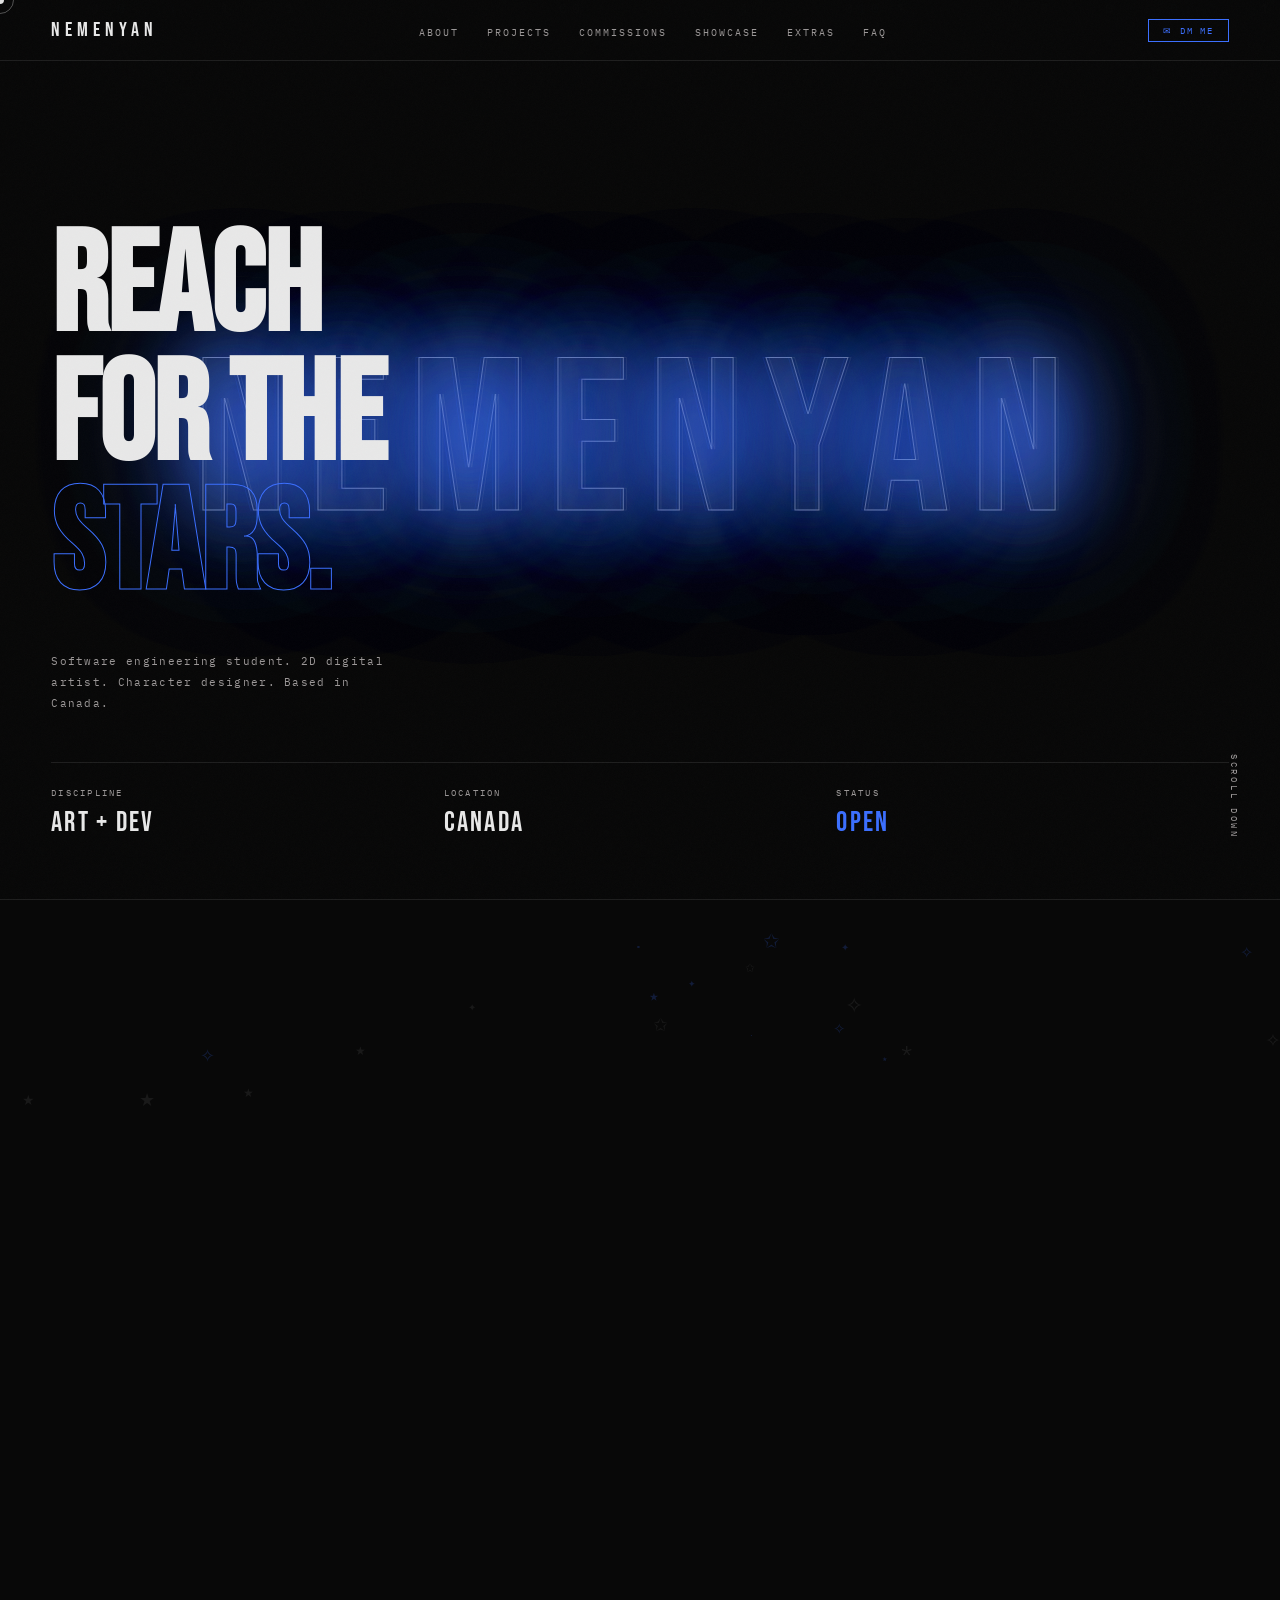
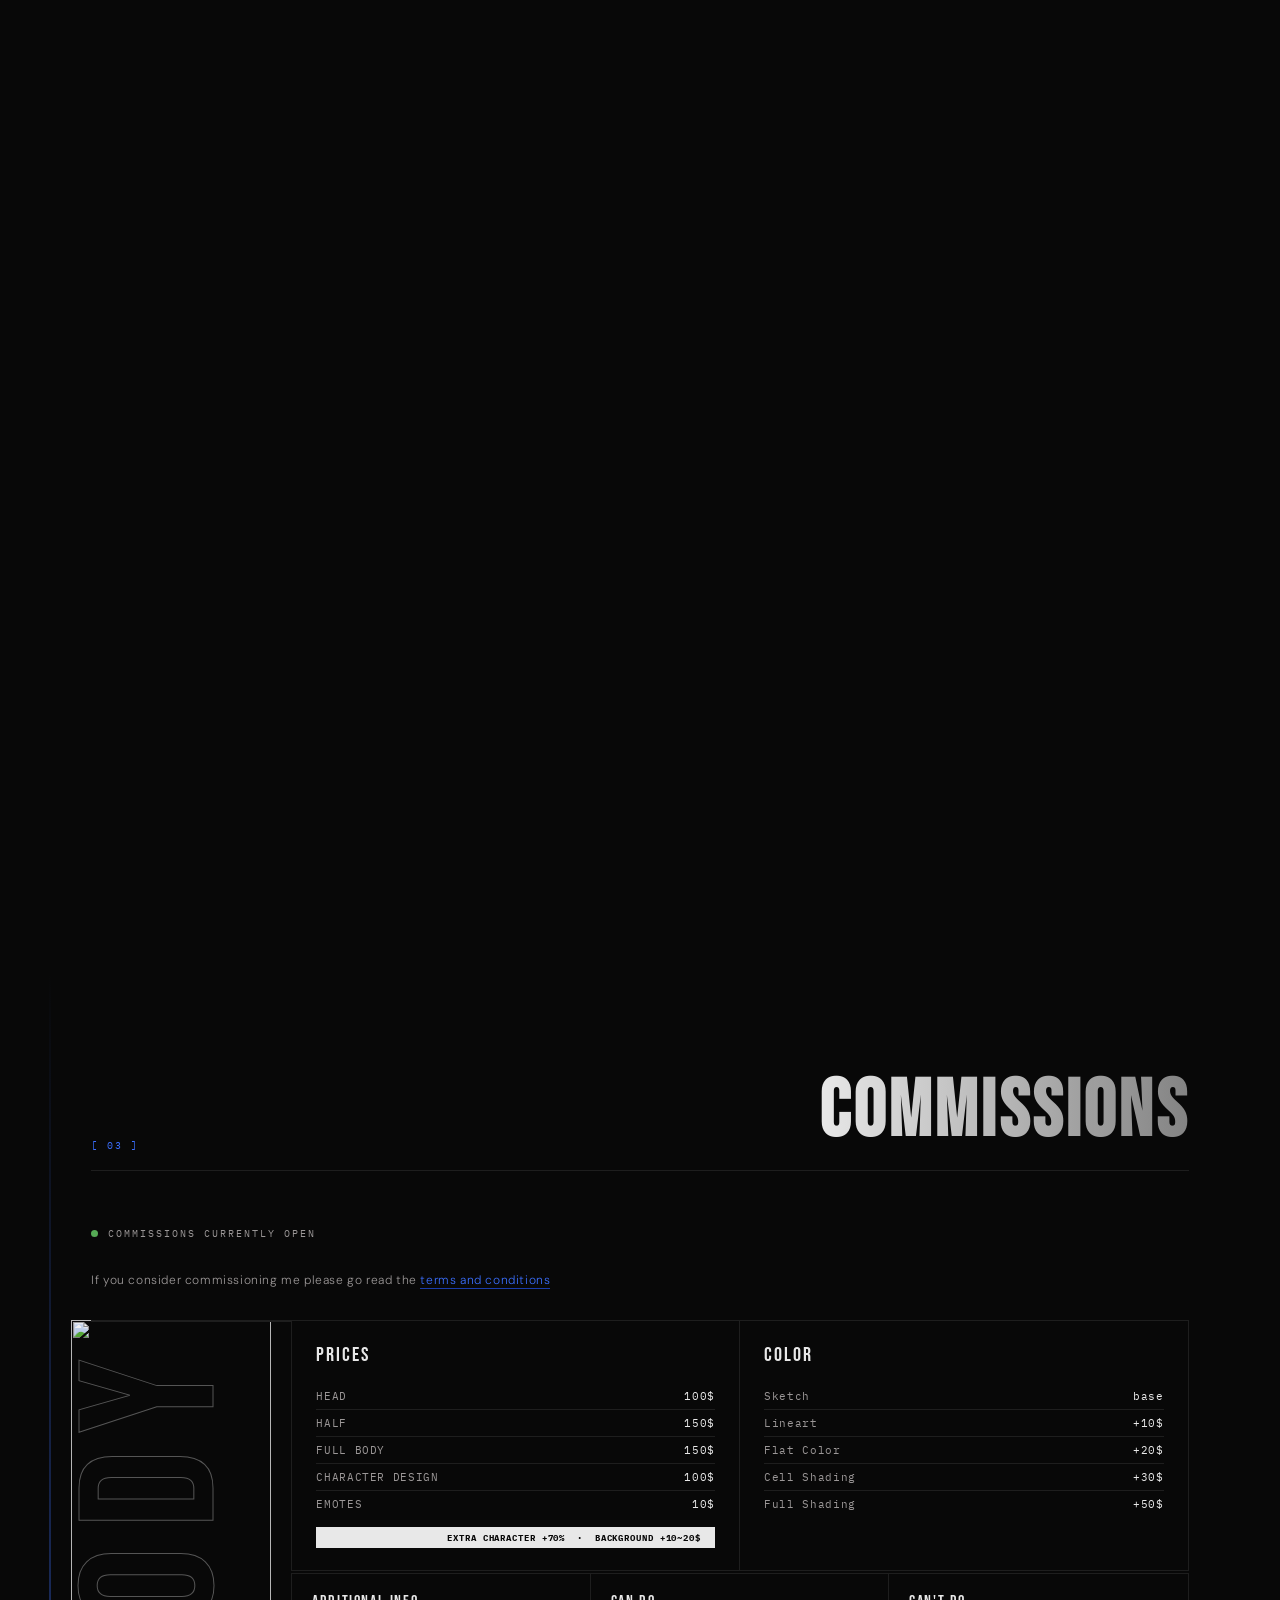
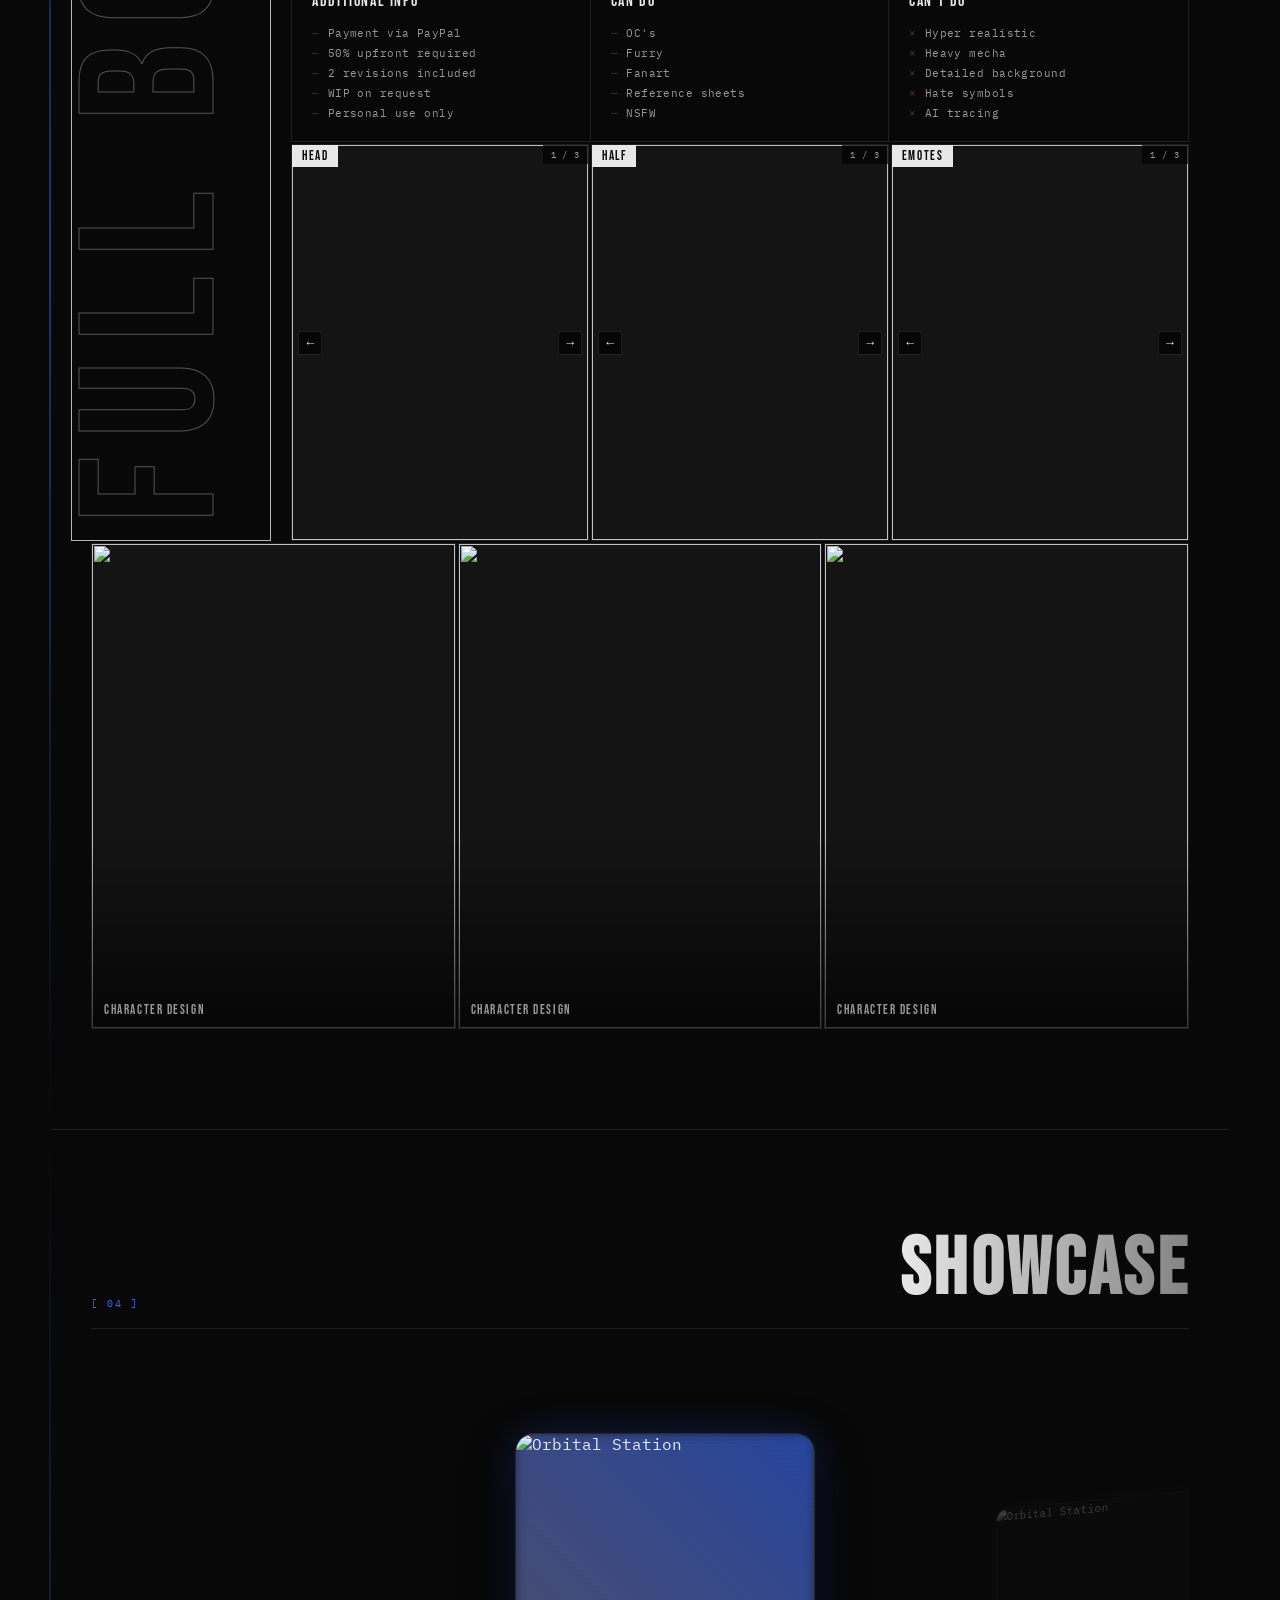
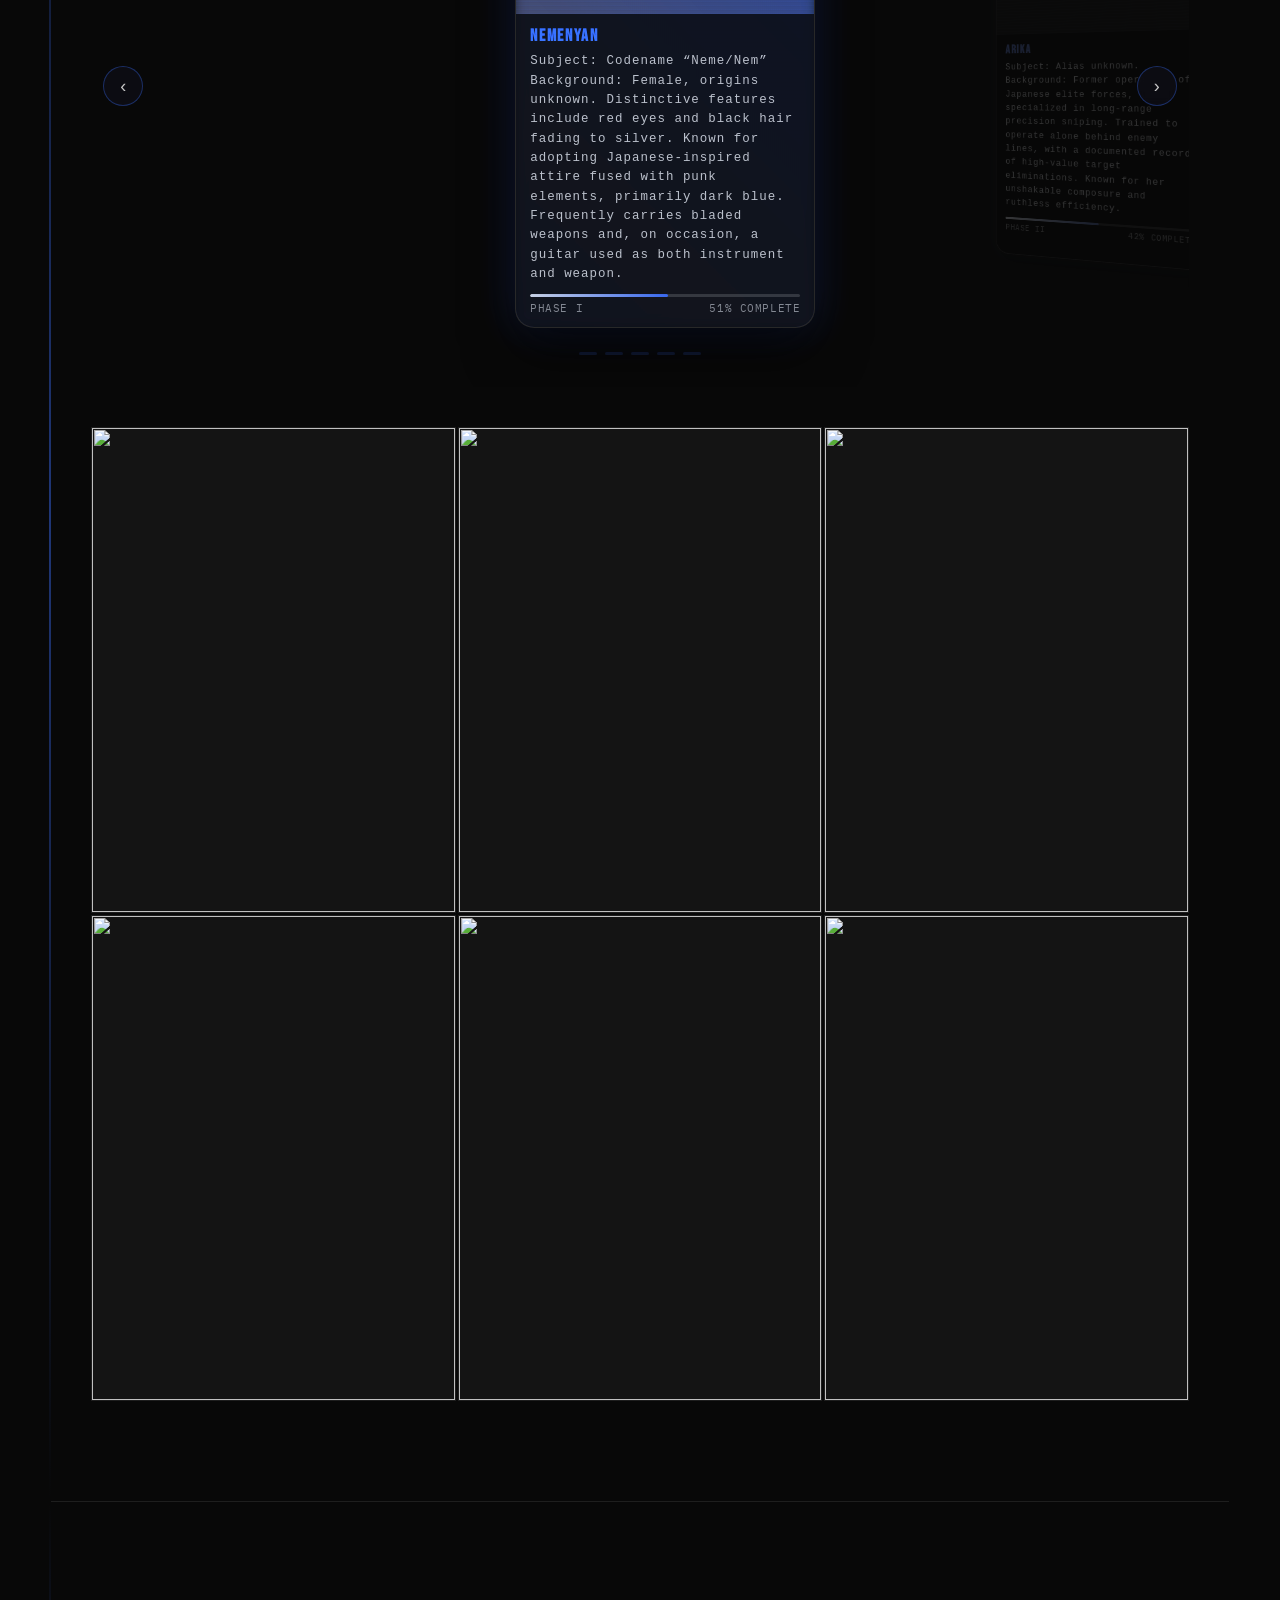
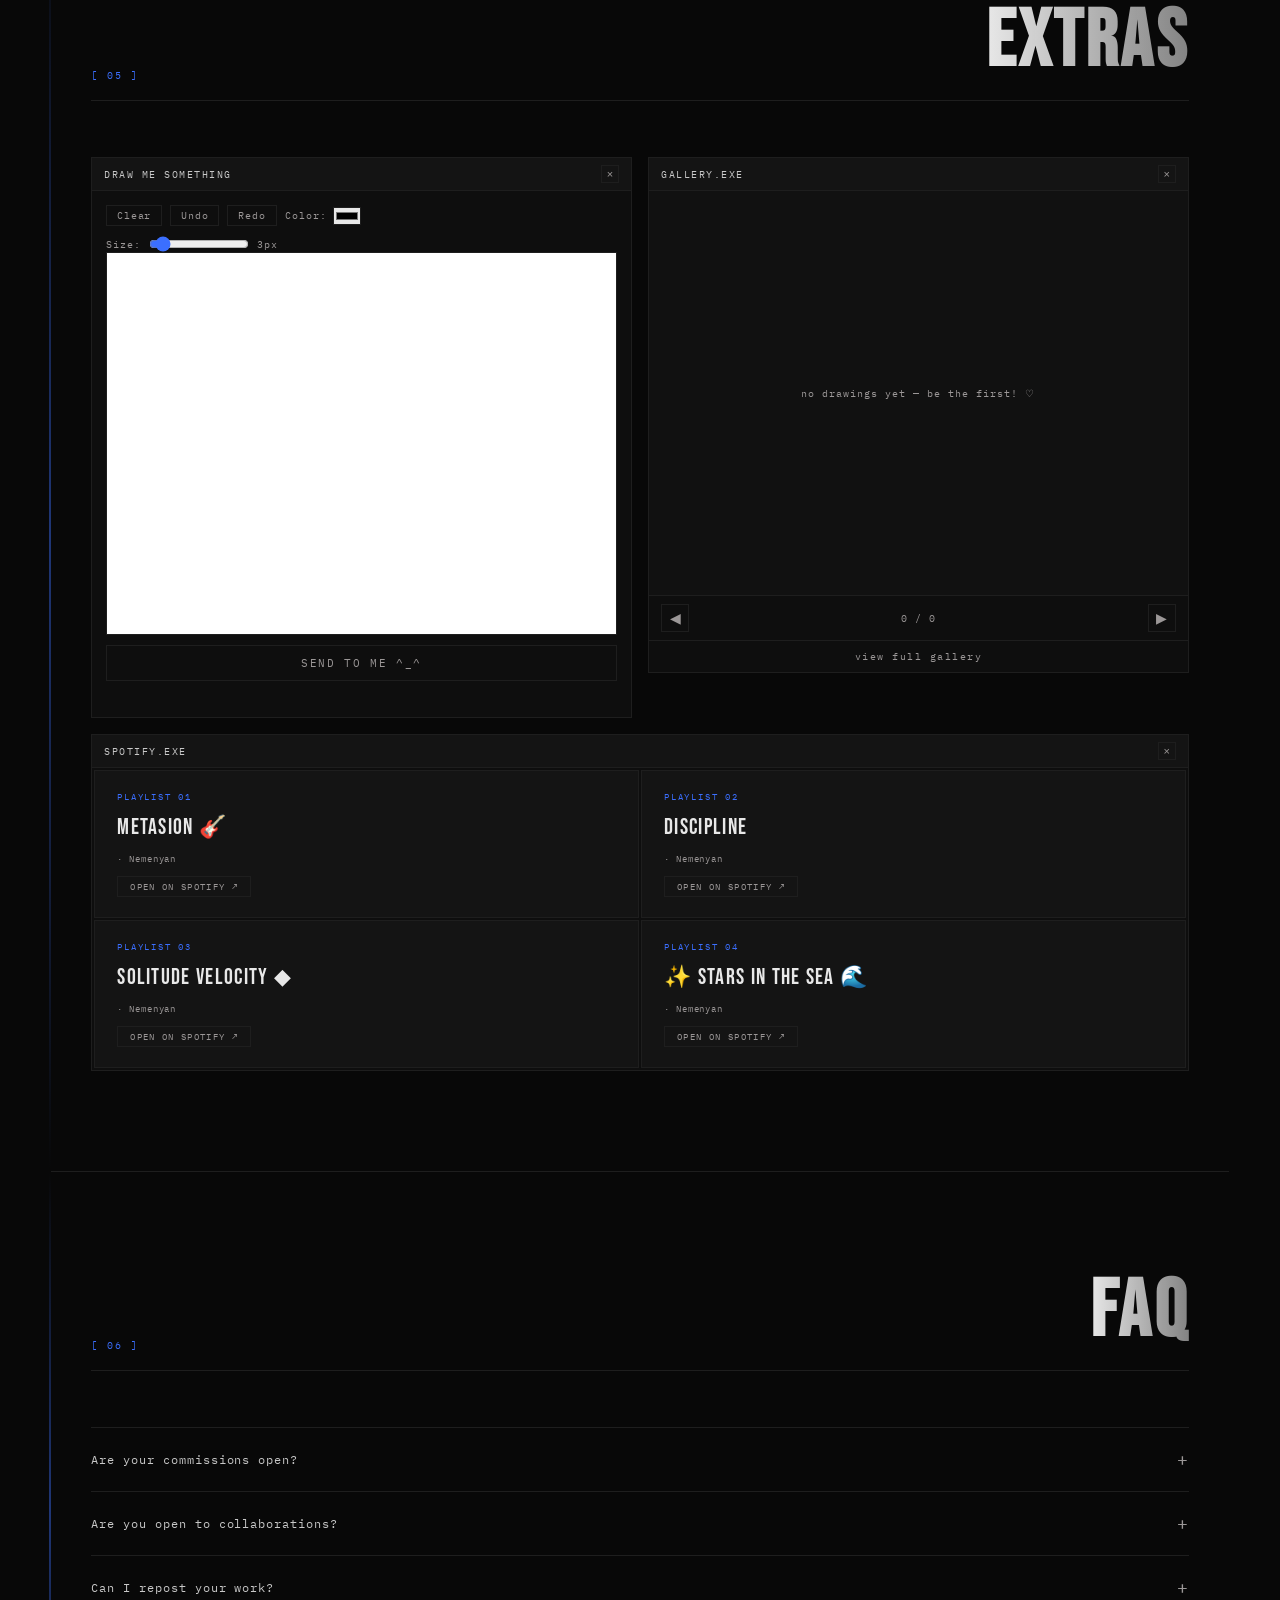
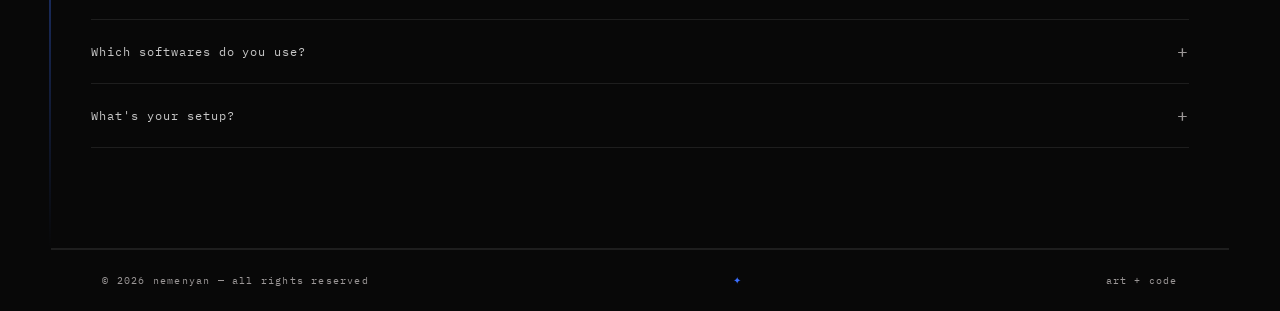
==== commit c39f83f4: "fixing more bugs and adding pics" ====
--- a/index.html
+++ b/index.html
@@ -84,8 +84,8 @@
 
         <div class="dm-row"> <!--should create a personal nemenyan email for privacy if linkedln removed-->
           <span class="dm-row-label">Email</span>
-          <span class="dm-row-handle">kimsan.hamiaux@icloud.com</span>
-          <a href="mailto:kimsan.hamiaux@icloud.com" class="dm-row-btn">Open ↗</a>
+          <span class="dm-row-handle">nemenyan@gmail.com</span>
+          <a href="mailto:nemenyan@gmail.com" class="dm-row-btn">Open ↗</a>
         </div>
 
       </div>
@@ -253,7 +253,7 @@
         <a href="https://instagram.com/nemenyan" target="_blank" class="soc-btn soc-blue" title="Instagram">
           <svg width="15" height="15" viewBox="0 0 24 24" fill="none" stroke="currentColor" stroke-width="1.8"><rect x="2" y="2" width="20" height="20" rx="5"/><circle cx="12" cy="12" r="4"/><circle cx="17.5" cy="6.5" r="1" fill="currentColor" stroke="none"/></svg>
         </a>
-        <a href="https://www.linkedin.com/in/sarah-kim-san-hamiaux-162b77322/" target="_blank" class="soc-btn soc-blue" title="LinkedIn">
+        <a href="hhhttps://www.linkedin.com/in/sarah-kim-san-hamiaux-162b77322/" target="_blank" class="soc-btn soc-blue" title="LinkedIn">
           <svg width="15" height="15" viewBox="0 0 24 24" fill="currentColor"><path d="M20.45 20.45h-3.55v-5.57c0-1.33-.03-3.04-1.85-3.04-1.85 0-2.13 1.45-2.13 2.94v5.67H9.37V9h3.41v1.56h.05c.47-.9 1.63-1.85 3.36-1.85 3.59 0 4.26 2.37 4.26 5.44v6.3zM5.34 7.43a2.06 2.06 0 110-4.12 2.06 2.06 0 010 4.12zm1.78 13.02H3.56V9h3.56v11.45zM22.22 0H1.77C.79 0 0 .77 0 1.72v20.56C0 23.23.79 24 1.77 24h20.45c.98 0 1.78-.77 1.78-1.72V1.72C24 .77 23.2 0 22.22 0z"/></svg>
         </a>
         <a href="https://youtube.com/@nemenyan" target="_blank" class="soc-btn soc-blue" title="YouTube">
@@ -403,10 +403,13 @@
   <p class="comm-notice">If you consider commissioning me please go read the <a href="#" class="tnc-link" id="tncLink">terms and conditions</a></p>
   <div class="comm-wrap">
     <div class="comm-fullbody-text">FULL BODY</div>
+    <img src="https://i.postimg.cc/7PS4T7FV/Screenshot-2026-03-23-024600-removebg-preview.png" alt="" class="comm-fullbody-img">
+   
+
+    
     <div class="comm-layout">
       <div class="comm-char">
-        <div class="comm-char-placeholder">full body to add here lol</div>
-        <div class="comm-char-label">YOUR CHARACTER</div>
+        
       </div>
       <div class="comm-content">
         <div class="comm-table">
@@ -452,10 +455,10 @@
                 <img src="https://pbs.twimg.com/media/G436Ma3WkAACVs6?format=jpg&name=large" alt="">
               </div>
               <div class="strip-slide">
-                <img src="https://i.postimg.cc/GpXFDr8q/image.png" alt="">
+                <img src="https://i.postimg.cc/T196DJ5h/nemenyan-ce977f47-316a-468c-a169-4a806dc487a1-(1).jpg" alt="">
               </div>
               <div class="strip-slide">
-                <img src="https://i.postimg.cc/SRCYgpR0/image.png" alt="">
+                <img src="https://i.postimg.cc/TPDv96WM/nemenyan-467bd386-3671-4b28-b4a8-1ed4a8deaffd.jpg" alt="">
               </div>
             </div>
             <div class="strip-nav">
@@ -470,13 +473,14 @@
             <div class="strip-slides">
               <div class="strip-slide">
                 <!-- Replace src with your 1st half example -->
-                <div class="strip-empty">half 1</div>
+                <img src="https://i.postimg.cc/Pq2Y2gG6/G-l-Jb04b-QAQAYKa.jpg" alt="">
+                
               </div>
               <div class="strip-slide">
-                <div class="strip-empty">half 2</div>
+                <img src="https://i.postimg.cc/yNk8Ct3C/nemenyan-2025-22-03.webp" alt="">
               </div>
               <div class="strip-slide">
-                <div class="strip-empty">half 3</div>
+                <img src="https://i.postimg.cc/661z9GmP/GRd-CYRW4AEd3xh.jpg" alt="">
               </div>
             </div>
             <div class="strip-nav">
@@ -494,10 +498,10 @@
                 <img src="https://i.postimg.cc/rwQn5FM1/1.png" alt="">
               </div>
               <div class="strip-slide">
-                <img src="https://i.postimg.cc/76CWH8v2/10.png" alt="">
+                <img src="https://i.postimg.cc/pTF4DY4z/984984.png" alt="">
               </div>
               <div class="strip-slide">
-                <div class="strip-empty">emote 3</div>
+                <img src="https://i.postimg.cc/76CWH8v2/10.png" alt="">
               </div>
             </div>
             <div class="strip-nav">
@@ -511,7 +515,7 @@
   </div>
  
   <!-- CHARACTER DESIGN slots — full width below the comm-layout -->
-  <div class="char-design-slots">
+   <div class="char-design-slots">
     <div class="char-slot">
       <!-- Replace with: <img src="chardesign1.png" style="width:100%;height:100%;object-fit:cover;"> -->
       <img src="https://cdnb.artstation.com/p/assets/images/images/069/342/973/large/nemenyan-bf9fdf58-4e2f-47d8-abb2-49fbcfa4ca18.jpg?1699911524" style="width:100%;height:100%;object-fit:cover;">
@@ -835,7 +839,7 @@
         <span class="faq-icon">+</span>
       </div>
     <div class="faq-a">
-      For commissions work, DM me on Instagram or Discord @nemenyan with your request and I'll get back to you as soon as possible.
+      For commissions work, DM me on Instagram or my personal email nemenyan@gmail.com with your request and I'll get back to you as soon as possible.
     </div>
     </div>
     
--- a/ongletsCSS/commissions.css
+++ b/ongletsCSS/commissions.css
@@ -63,4 +63,36 @@
 .strip-btn { background:rgba(0,0,0,.7); border:1px solid rgba(255,255,255,.1); color:#e8e8e8; width:24px; height:24px; font-size:13px; display:flex; align-items:center; justify-content:center; transition:background .2s; pointer-events:all; flex-shrink:0; }
 .strip-btn:hover { background:rgba(59,111,255,.5); }
 .strip-placeholder { width:100%; height:100%; display:flex; align-items:center; justify-content:center; color:var(--dim); font-size:10px; letter-spacing:.1em; }
-.binary { font-size:9px; color:var(--dim2); letter-spacing:.04em; line-height:1.7; text-align:right; margin:18px 0 0; word-break:break-all; user-select:none; }+.binary { font-size:9px; color:var(--dim2); letter-spacing:.04em; line-height:1.7; text-align:right; margin:18px 0 0; word-break:break-all; user-select:none; }
+/* FULL BODY background container */
+.comm-wrap {
+  position: relative;
+}
+.comm-fullbody-text {
+  position: absolute;
+  left: 5vw;
+  top: 50%;
+  transform: translateX(-50%) translateY(-50%) rotate(-90deg);
+  font-family: 'Bebas Neue', sans-serif;
+  font-size: clamp(78px, 15vw, 240px);
+  color: transparent;
+  -webkit-text-stroke: 1px rgba(255, 255, 255, 0.315);
+  white-space: nowrap;
+  user-select: none;
+  letter-spacing: .1em;
+  pointer-events: none;
+  z-index: 0;
+}
+
+.comm-fullbody-img {
+  position: absolute;
+  top: 0;
+  left: -20px;        /* stays just left of the layout */
+  width: 200px;        /* fixed column width */
+  height: 100%;        /* matches the height of comm-wrap */
+  object-fit:cover;
+  object-position: top;
+  pointer-events: none;
+  z-index: 0;
+  opacity: 0.95;
+}
--- a/ongletsCSS/showcase.css
+++ b/ongletsCSS/showcase.css
@@ -74,12 +74,8 @@
 .showcase-card .card-image {
   width: 100%;
   height: 100%;
-  object-fit: fill;
+  object-fit: cover;
   transition: transform 1.5s ease;
-}
-
-.showcase-card.sc-active .card-image {
-  transform: scale(1.05);
 }
 
 /* Scanline overlay sur l'image */
@@ -106,7 +102,16 @@
   box-sizing: border-box;
   display: block;
   height: auto;
-}
+  flex-direction: column;
+  flex: 1;          
+  overflow: hidden; 
+}
+
+.showcase-card {
+  display: flex;
+  flex-direction: column;
+}
+
 
 .showcase-card .card-title {
   font-family: 'Bebas Neue', sans-serif;
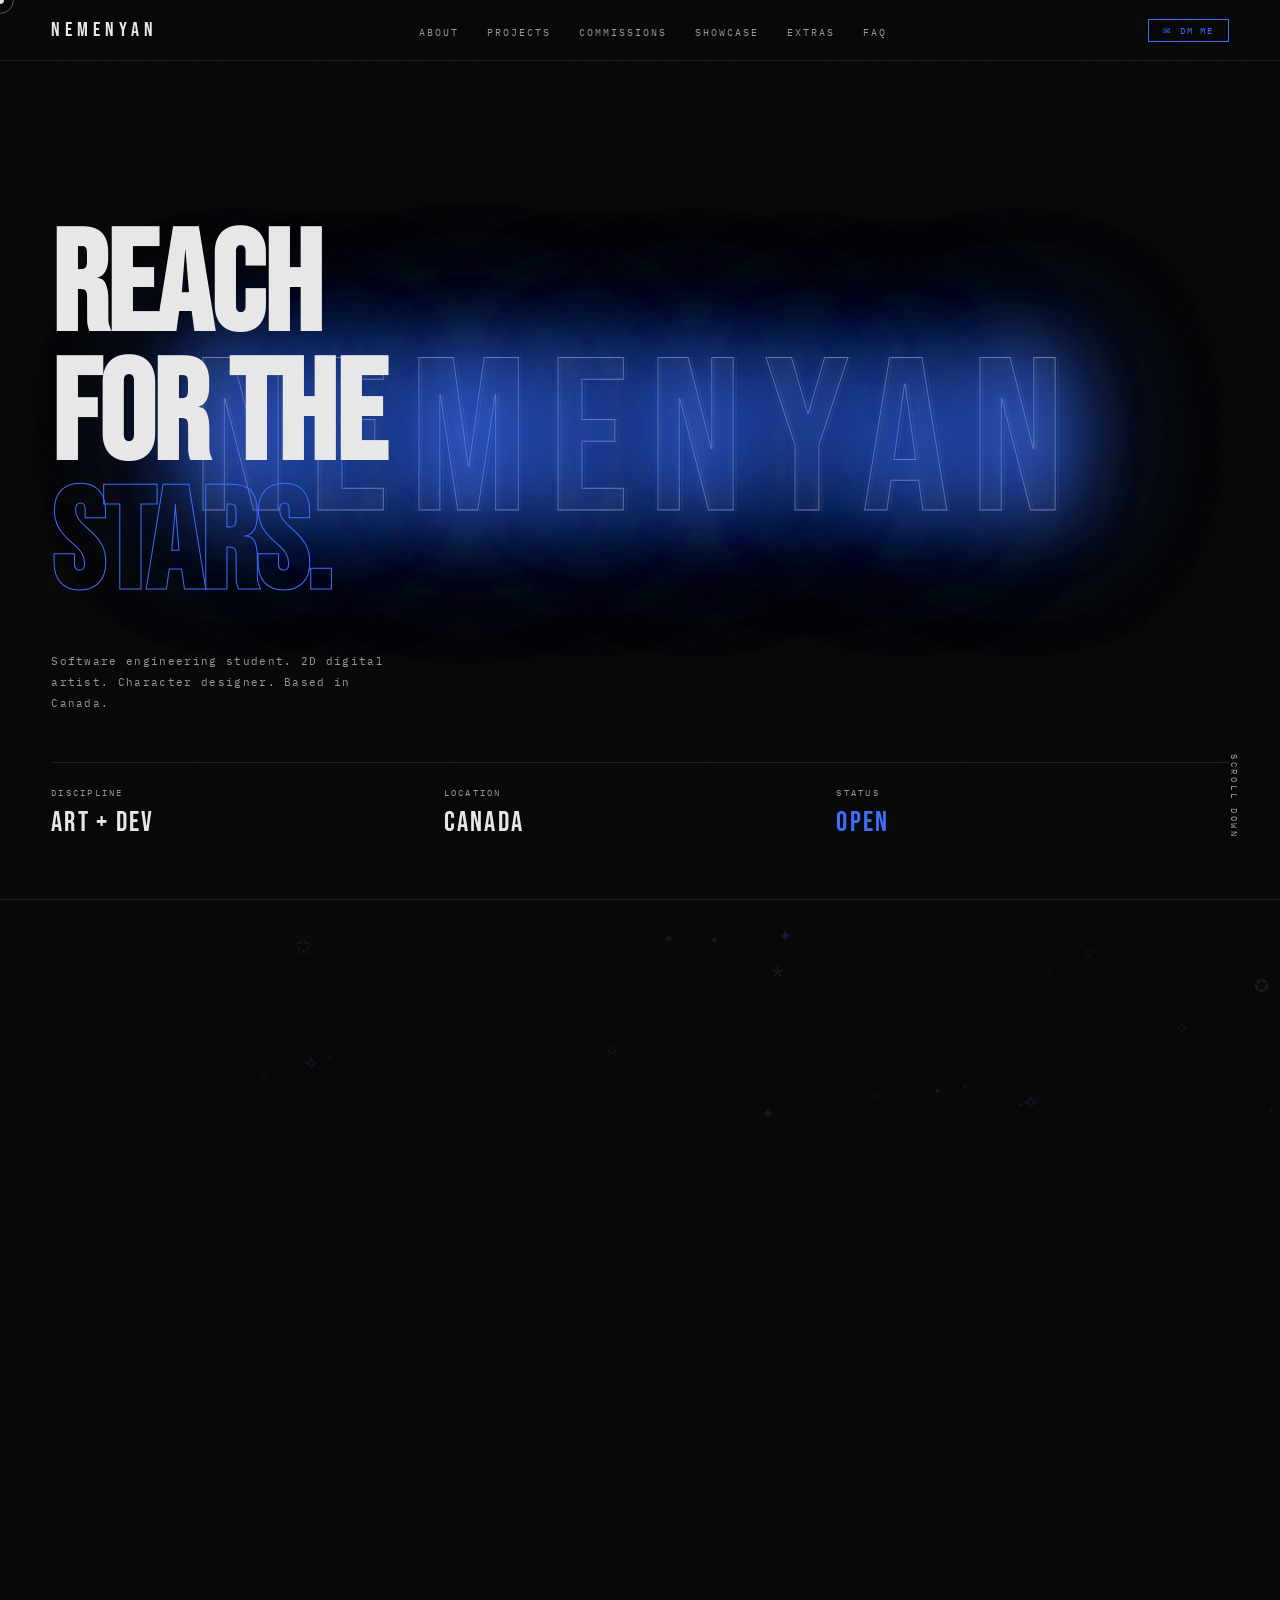
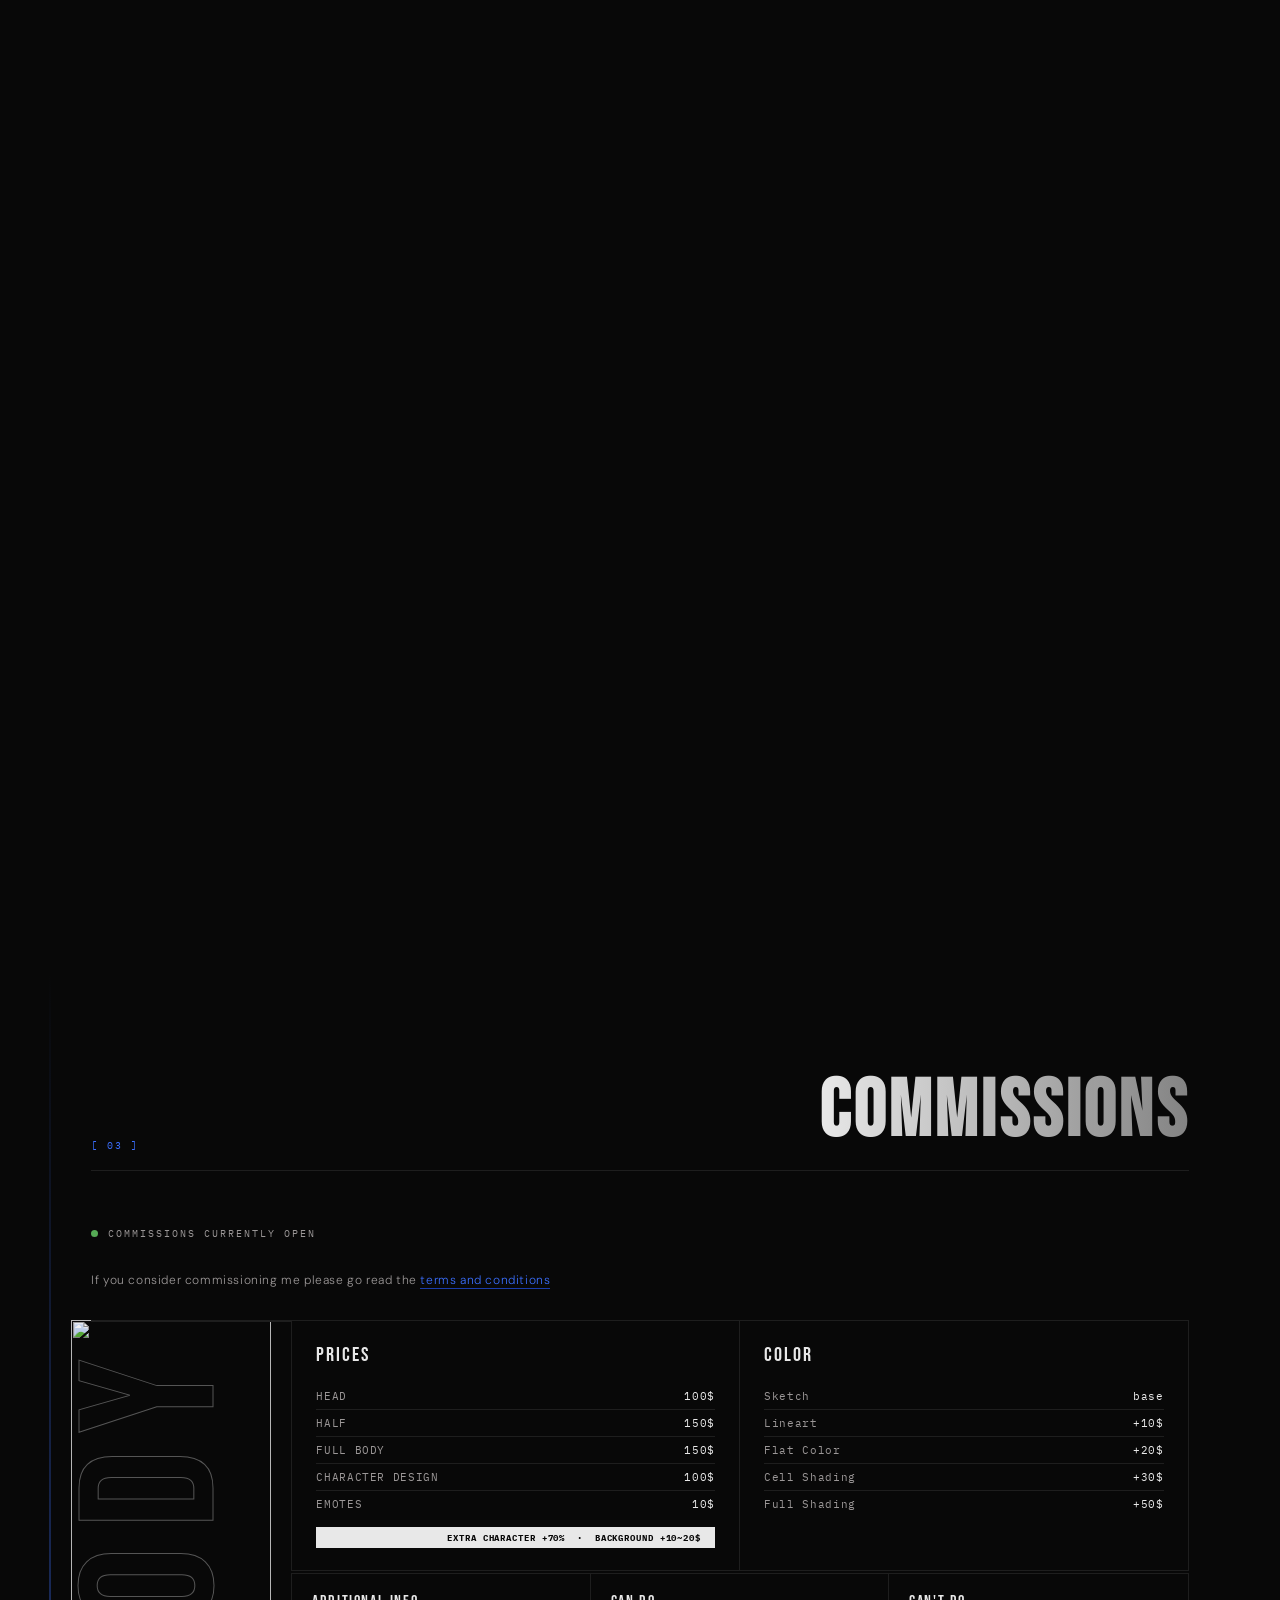
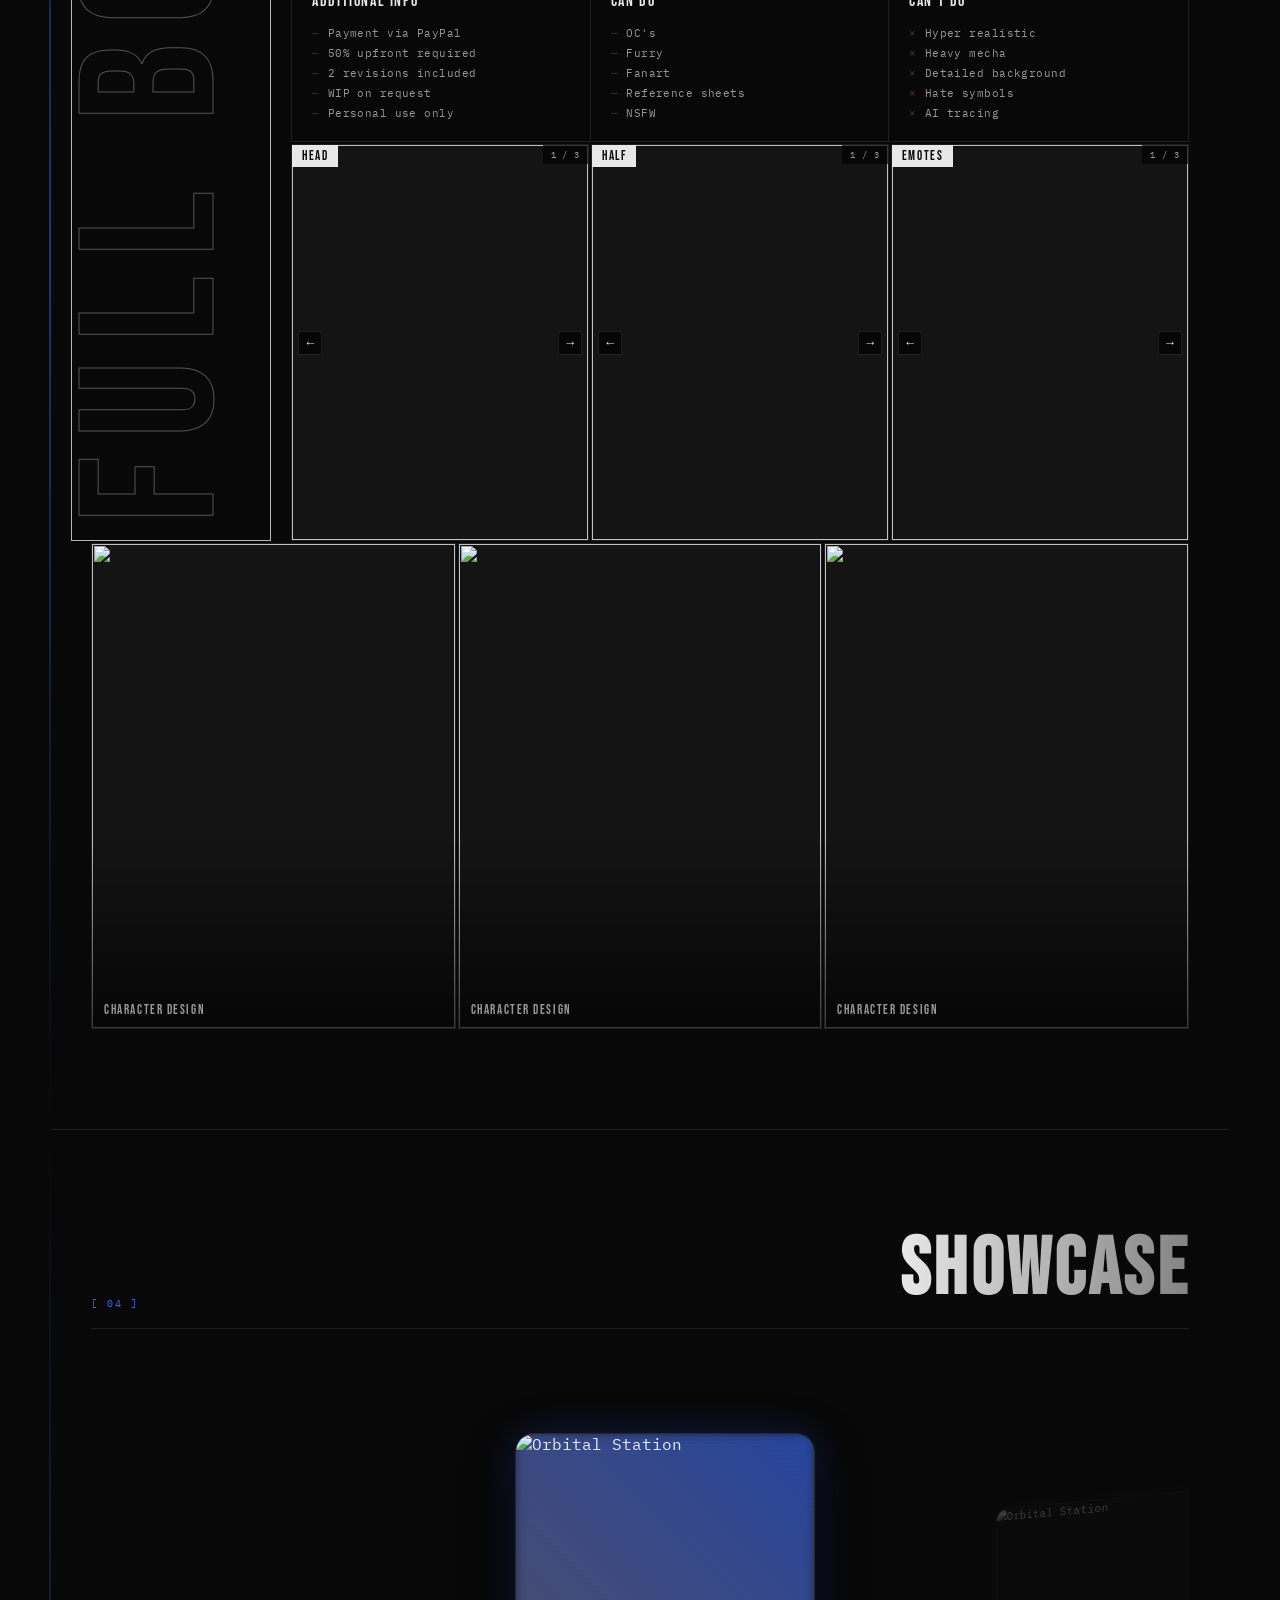
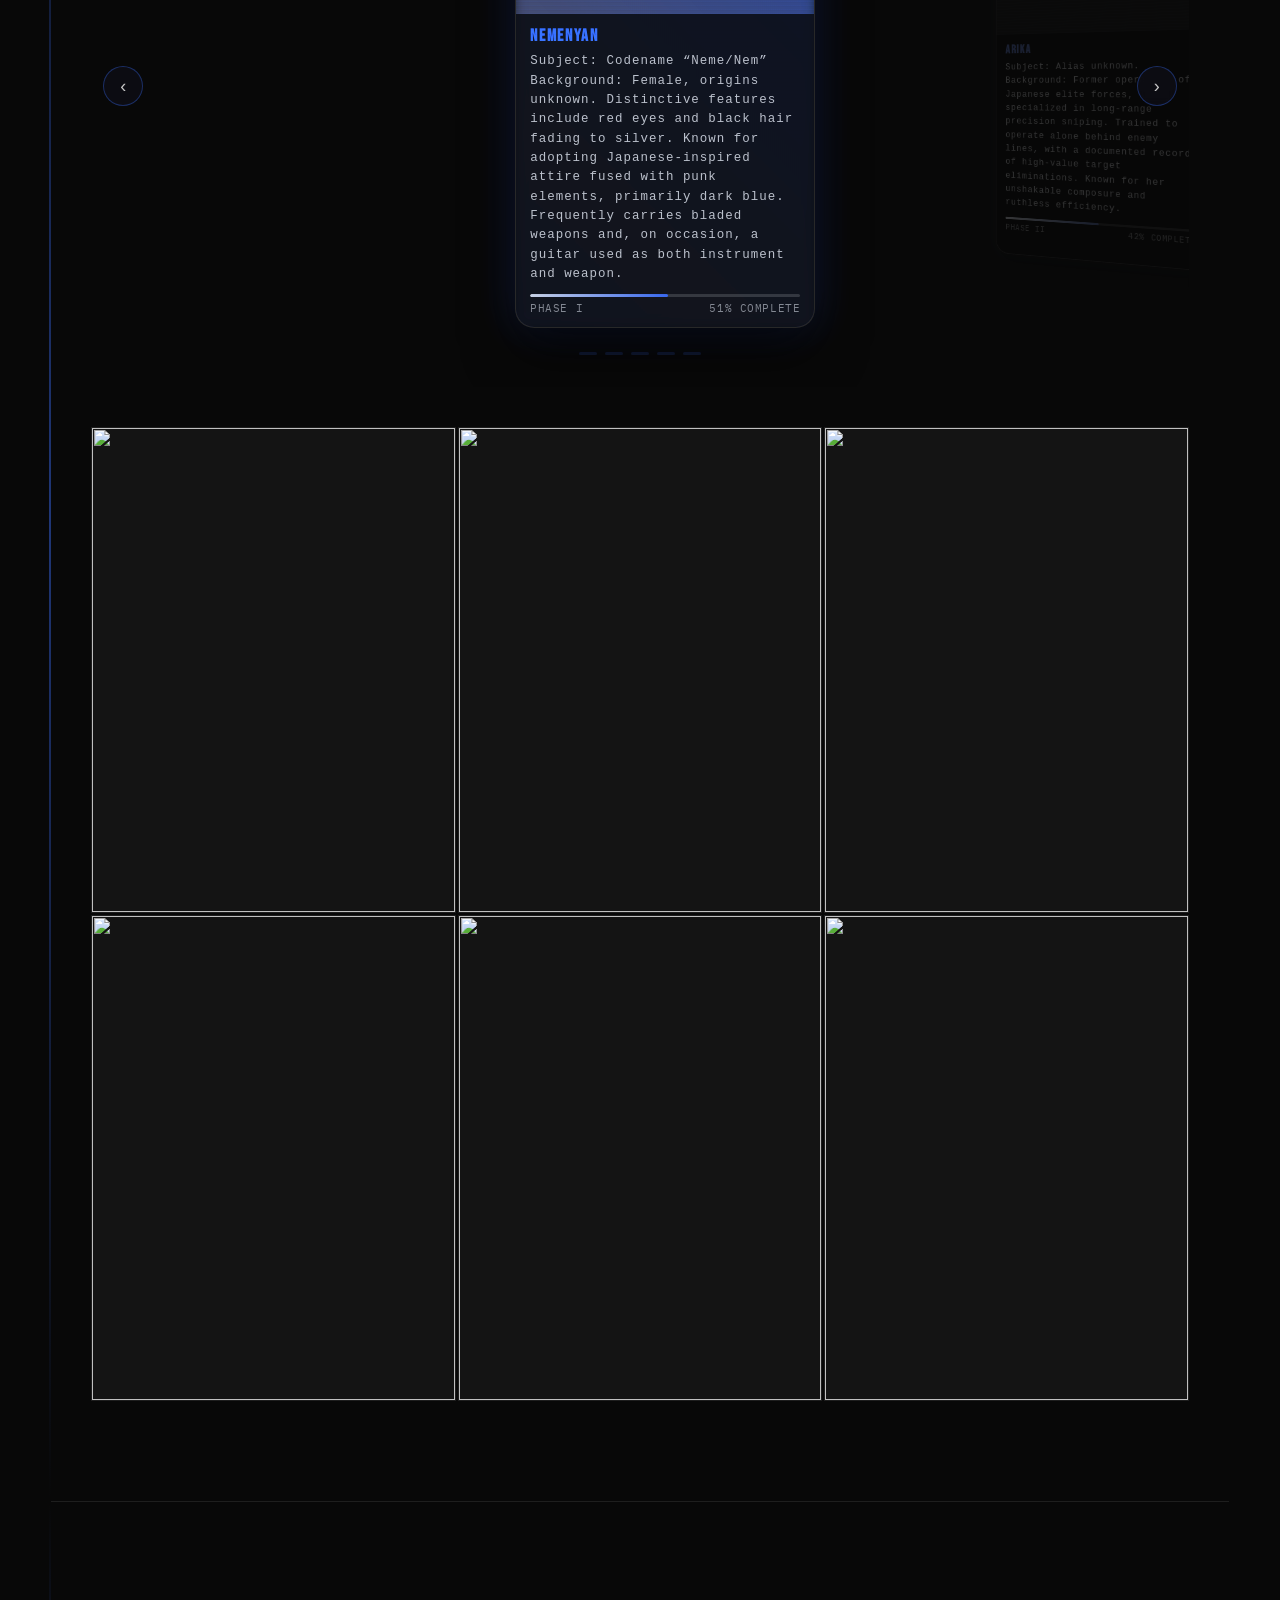
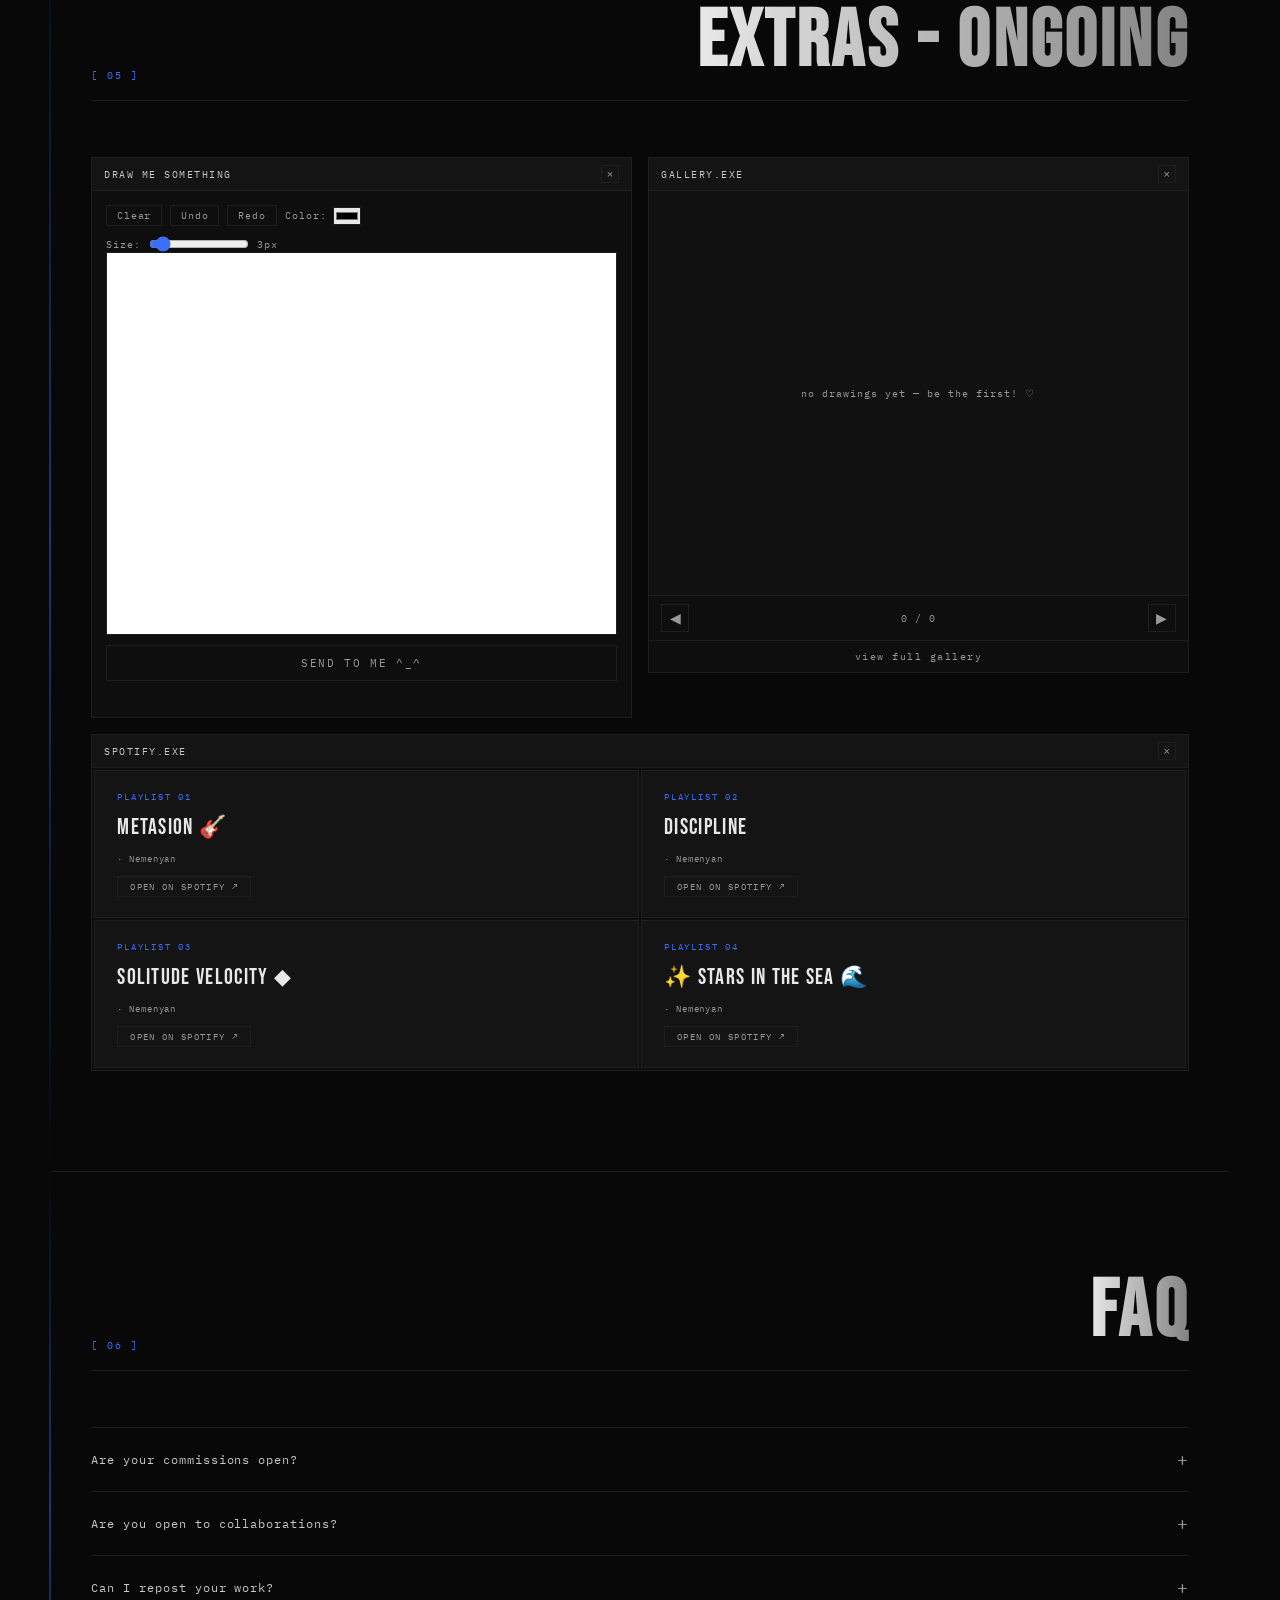
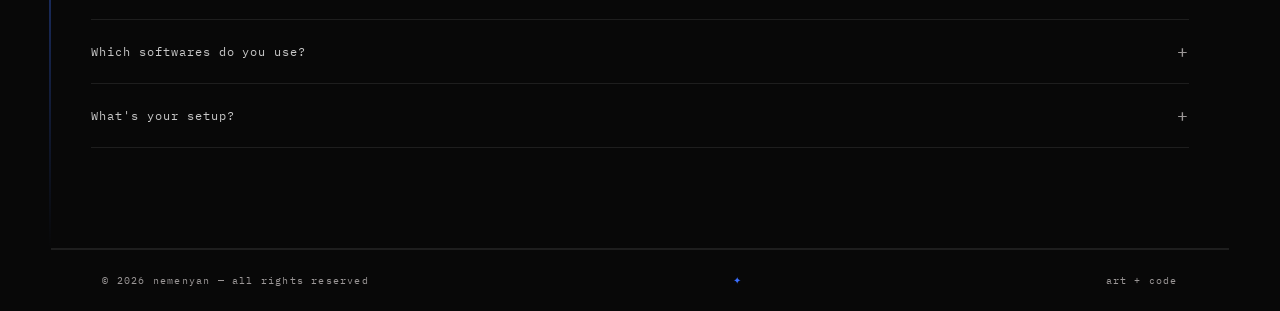
==== commit b0feff7e: "wait" ====
--- a/index.html
+++ b/index.html
@@ -762,7 +762,7 @@
 
 <!-- EXTRAS -->
 <div class="section-wrap" id="extras">
-  <div class="s-head"><span class="s-num">[ 05 ]</span><h2 class="s-title">EXTRAS</h2></div>
+  <div class="s-head"><span class="s-num">[ 05 ]</span><h2 class="s-title">EXTRAS - ONGOING </h2></div>
   <div class="extras-desktop">
 
     <!-- DRAW -->
